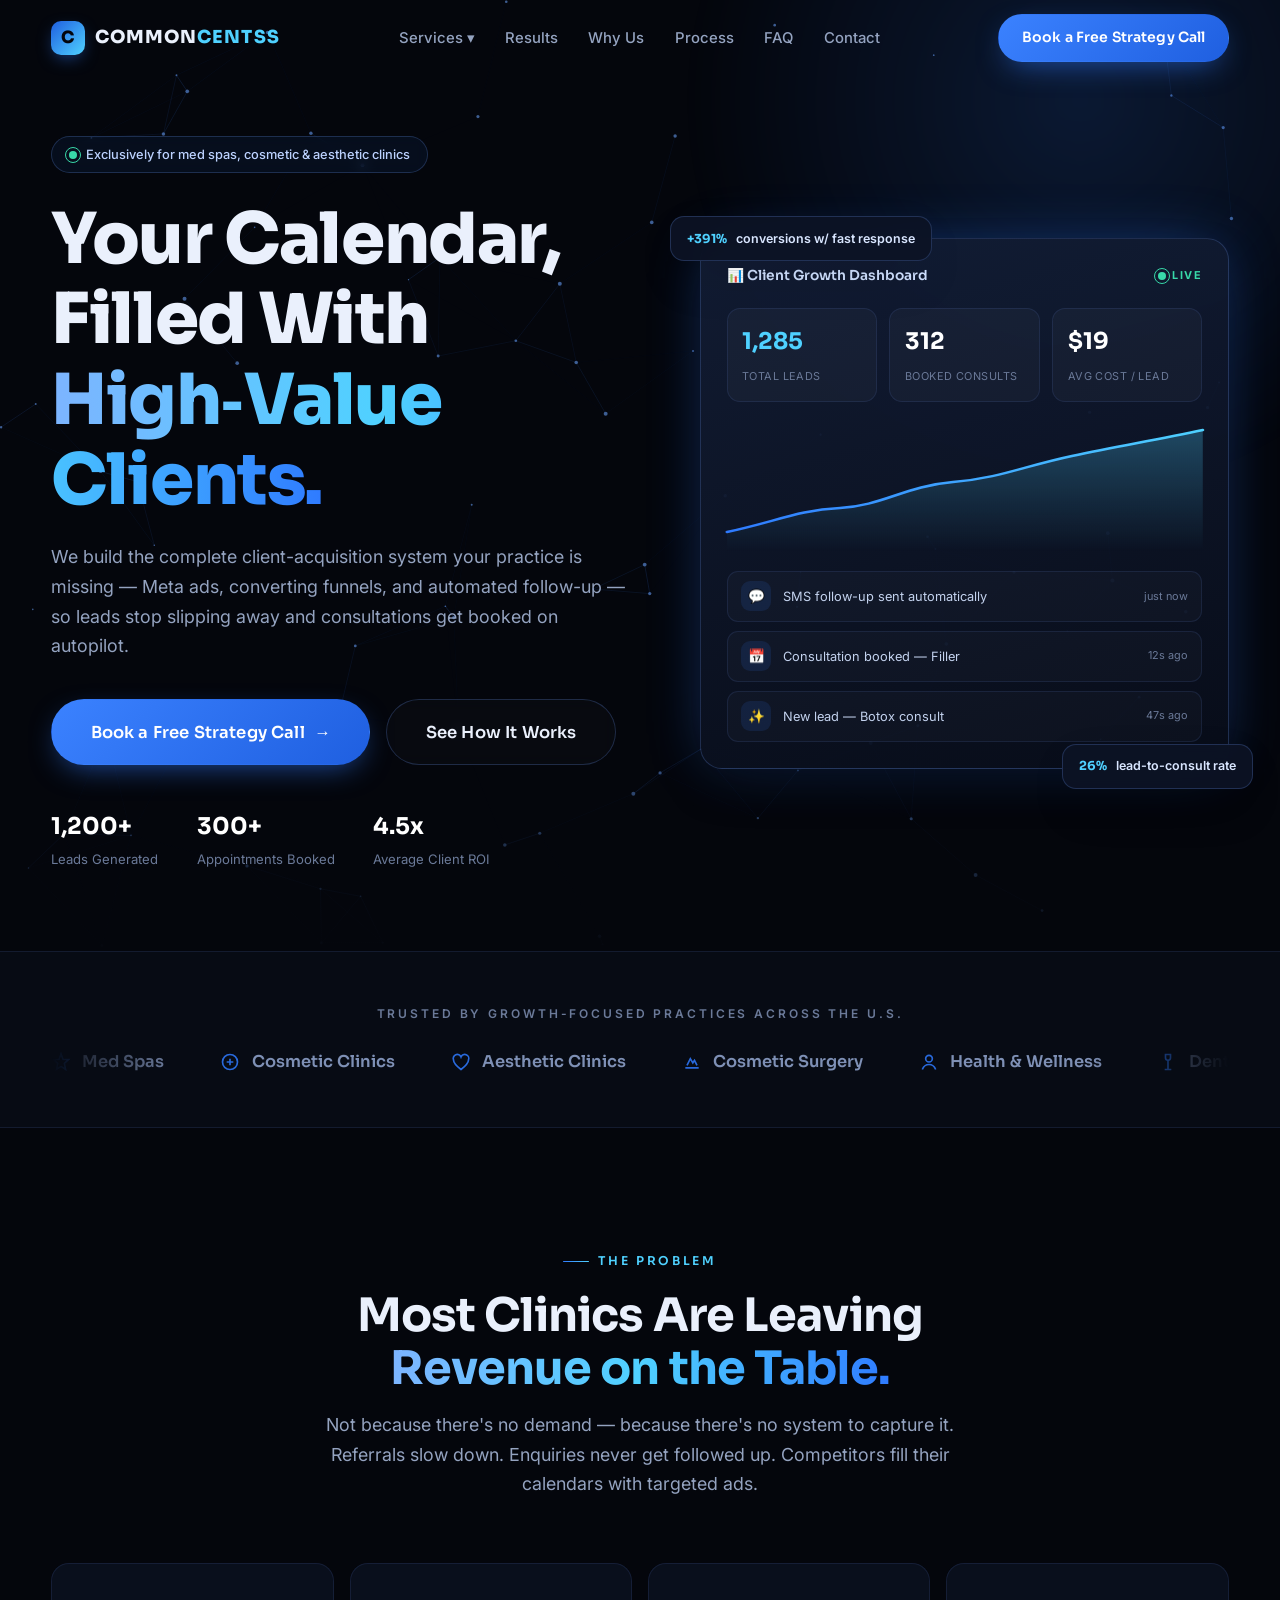
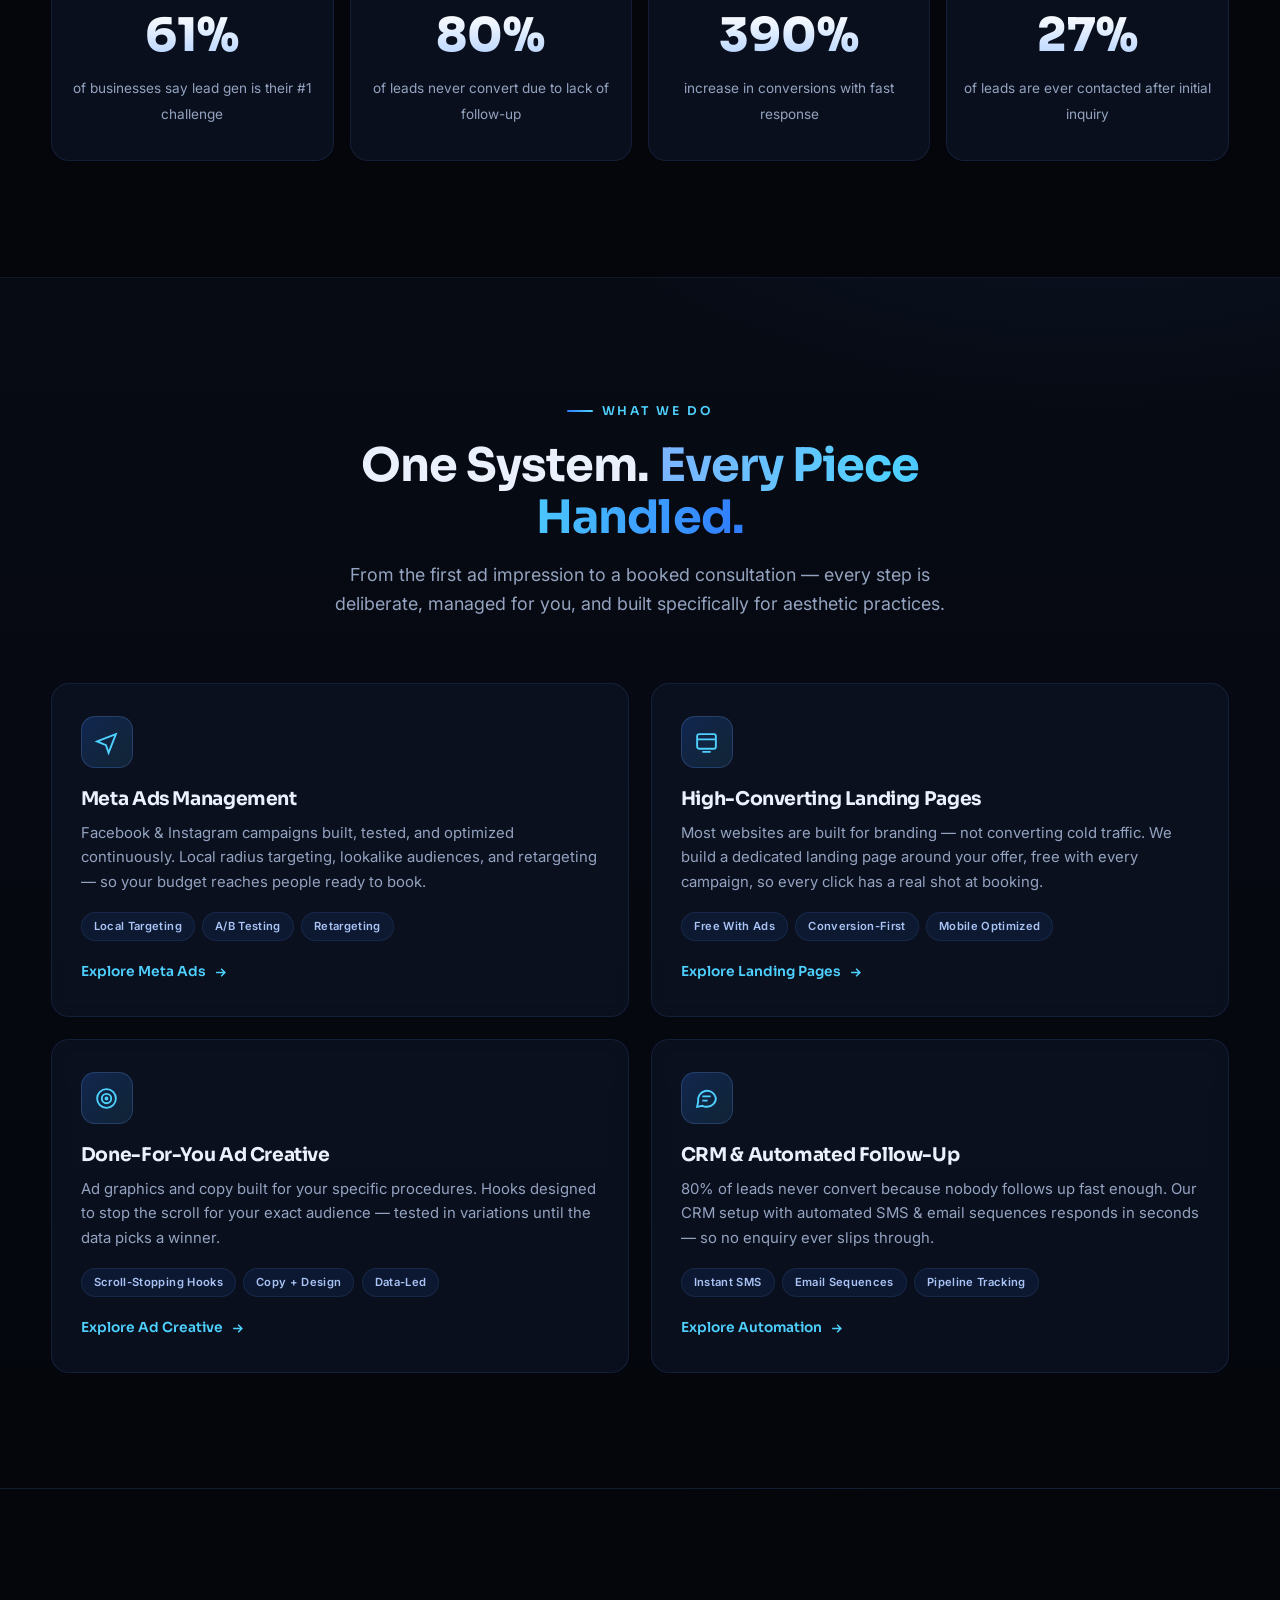
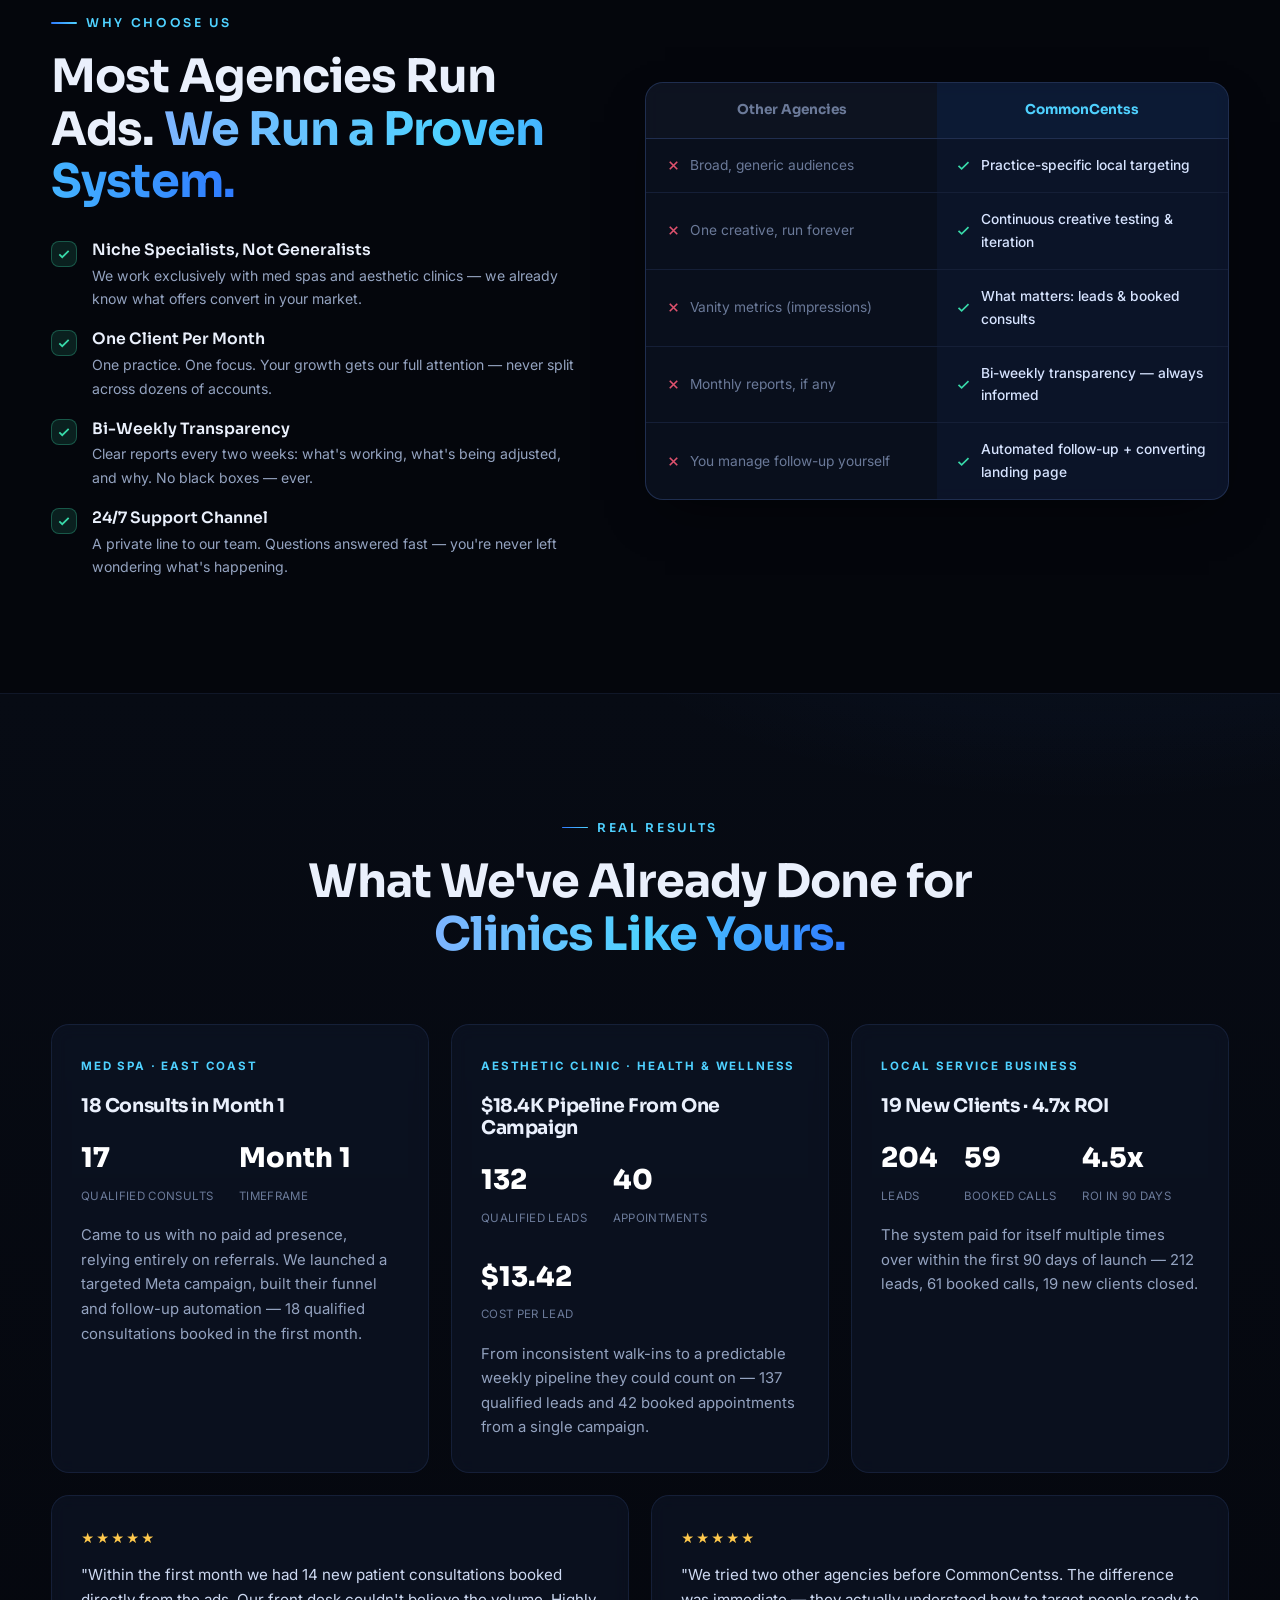
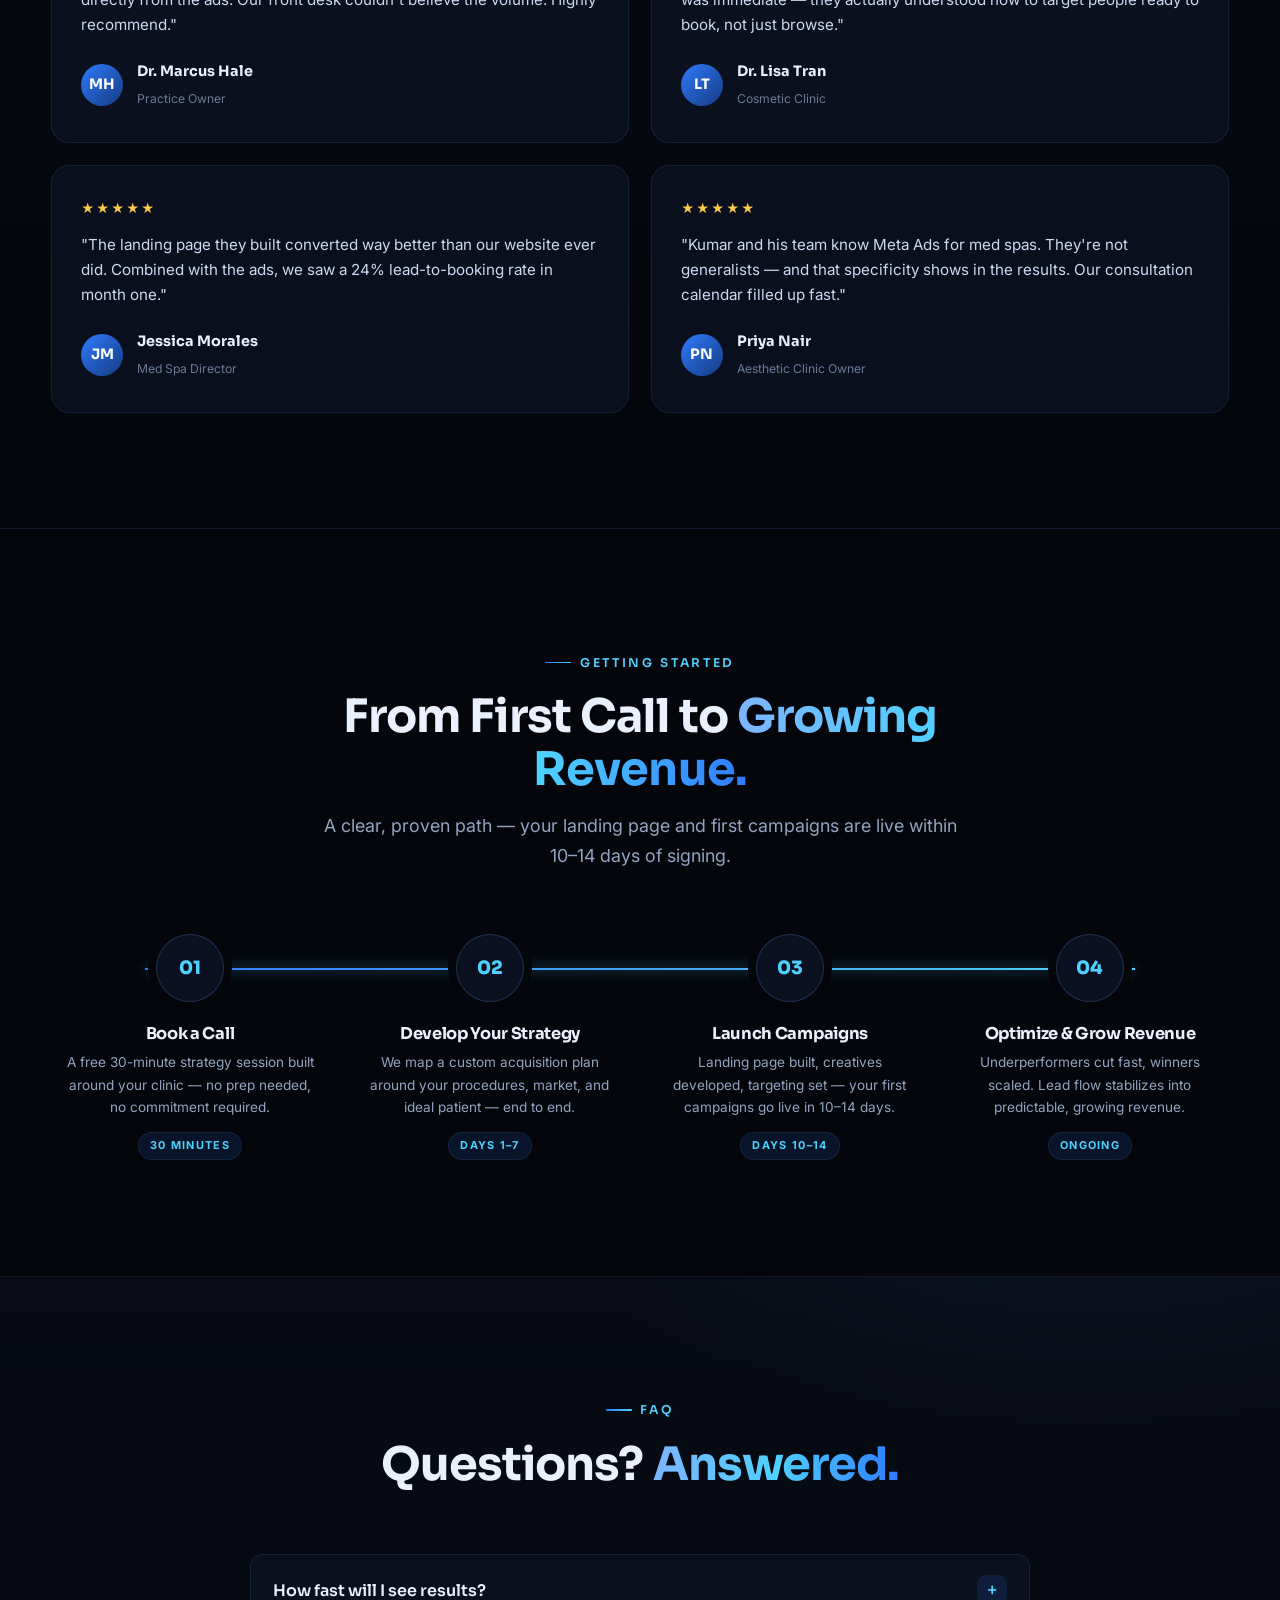
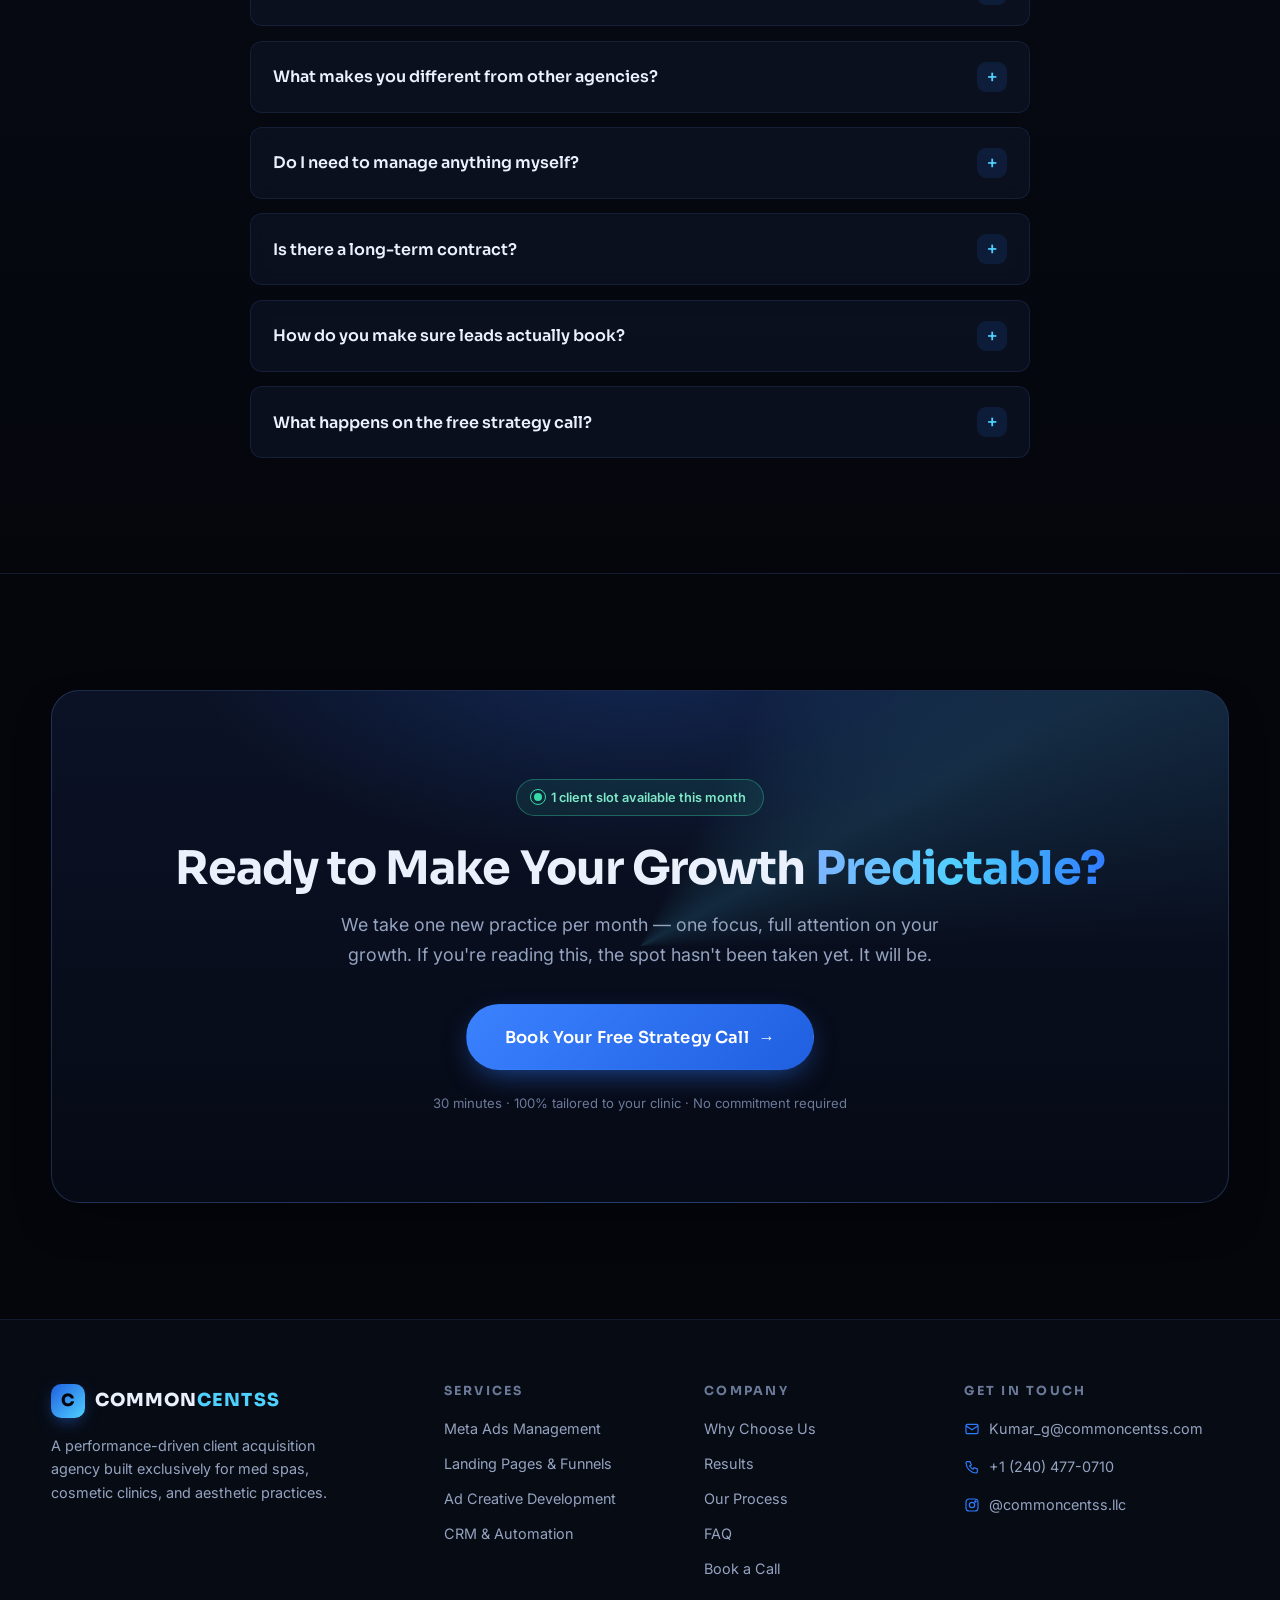
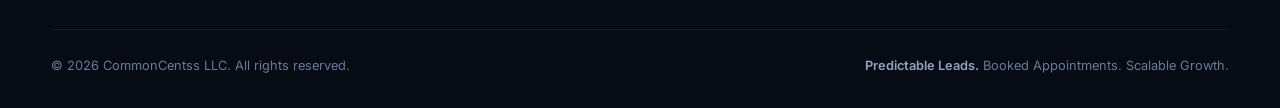
==== index.html @ 87baf68e "Build CommonCentss agency website — dark premium multi-page static site - Home page: interactive par" ====
<!DOCTYPE html>
<html lang="en">
<head>
  <meta charset="UTF-8" />
  <meta name="viewport" content="width=device-width, initial-scale=1.0" />
  <title>CommonCentss — Meta Ads &amp; Growth Systems for Med Spas, Cosmetic &amp; Aesthetic Clinics</title>
  <meta name="description" content="CommonCentss is a performance-driven client acquisition agency for med spas, cosmetic clinics, and aesthetic practices. Predictable leads. Booked appointments. Scalable growth." />
  <link rel="preconnect" href="https://fonts.googleapis.com" />
  <link rel="preconnect" href="https://fonts.gstatic.com" crossorigin />
  <link href="https://fonts.googleapis.com/css2?family=Inter:wght@400;500;600&family=Sora:wght@600;700;800&display=swap" rel="stylesheet" />
  <link rel="stylesheet" href="css/style.css" />
  <link rel="icon" href="data:image/svg+xml,<svg xmlns='http://www.w3.org/2000/svg' viewBox='0 0 100 100'><rect width='100' height='100' rx='24' fill='%231f5fe0'/><text x='50' y='68' font-size='55' font-family='Arial' font-weight='bold' fill='white' text-anchor='middle'>C</text></svg>" />
  <noscript><style>.reveal{opacity:1 !important;transform:none !important}</style></noscript>
</head>
<body>

  <div class="scroll-progress" aria-hidden="true"></div>

  <!-- ============ NAV ============ -->
  <header class="nav">
    <div class="container nav-inner">
      <a href="index.html" class="logo" aria-label="CommonCentss home">
        <span class="logo-mark">C</span>
        <span>COMMON<b>CENTSS</b></span>
      </a>
      <nav aria-label="Primary">
        <ul class="nav-links">
          <li class="dropdown">
            <a href="#services">Services ▾</a>
            <div class="dropdown-menu">
              <a href="services/meta-ads.html">Meta Ads Management<small>Facebook &amp; Instagram, fully managed</small></a>
              <a href="services/landing-pages.html">Landing Pages &amp; Funnels<small>Built to convert cold traffic</small></a>
              <a href="services/ad-creative.html">Ad Creative Development<small>Scroll-stopping visuals &amp; copy</small></a>
              <a href="services/crm-automation.html">CRM &amp; Follow-Up Automation<small>No lead left behind</small></a>
            </div>
          </li>
          <li><a href="#results">Results</a></li>
          <li><a href="#why-us">Why Us</a></li>
          <li><a href="#process">Process</a></li>
          <li><a href="#faq">FAQ</a></li>
          <li><a href="contact.html">Contact</a></li>
        </ul>
      </nav>
      <div class="nav-cta">
        <a href="contact.html" class="btn btn-primary">Book a Free Strategy Call</a>
      </div>
      <button class="nav-toggle" aria-label="Menu" aria-expanded="false">
        <span></span><span></span><span></span>
      </button>
    </div>
  </header>

  <main>

    <!-- ============ HERO ============ -->
    <section class="hero band-deep">
      <canvas id="hero-canvas" aria-hidden="true"></canvas>
      <div class="hero-glow" aria-hidden="true"></div>
      <div class="container hero-grid">
        <div>
          <div class="hero-badge reveal">
            <span class="pulse-dot"></span>
            Exclusively for med spas, cosmetic &amp; aesthetic clinics
          </div>
          <h1 class="display reveal" style="--rd:.08s">
            Your Calendar, Filled With <span class="grad-text">High&#8209;Value Clients.</span>
          </h1>
          <p class="lead reveal" style="--rd:.16s">
            We build the complete client-acquisition system your practice is missing — Meta ads,
            converting funnels, and automated follow-up — so leads stop slipping away and
            consultations get booked on autopilot.
          </p>
          <div class="hero-ctas reveal" style="--rd:.24s">
            <a href="contact.html" class="btn btn-primary btn-lg">Book a Free Strategy Call <span class="btn-arrow">→</span></a>
            <a href="#services" class="btn btn-ghost btn-lg">See How It Works</a>
          </div>
          <div class="hero-mini-stats reveal" style="--rd:.32s">
            <div><strong data-count="1200" data-suffix="+">0</strong><span>Leads Generated</span></div>
            <div><strong data-count="300" data-suffix="+">0</strong><span>Appointments Booked</span></div>
            <div><strong data-count="4.5" data-decimals="1" data-suffix="x">0</strong><span>Average Client ROI</span></div>
          </div>
        </div>

        <!-- Interactive live dashboard -->
        <div class="hero-visual reveal-right reveal" style="--rd:.2s">
          <div class="float-chip chip-tl"><b>+391%</b> conversions w/ fast response</div>
          <div class="float-chip chip-br"><b>26%</b> lead-to-consult rate</div>
          <div class="dash-card" data-tilt="7">
            <div class="dash-head">
              <span class="dash-title">📊 Client Growth Dashboard</span>
              <span class="dash-live"><span class="pulse-dot"></span>LIVE</span>
            </div>
            <div class="dash-metrics">
              <div class="dash-metric accent"><b id="dash-leads" data-base="1284">1,284</b><span>TOTAL LEADS</span></div>
              <div class="dash-metric"><b>312</b><span>BOOKED CONSULTS</span></div>
              <div class="dash-metric"><b>$19</b><span>AVG COST / LEAD</span></div>
            </div>
            <div class="dash-chart" aria-hidden="true">
              <svg viewBox="0 0 400 130" preserveAspectRatio="none">
                <defs>
                  <linearGradient id="chartGrad" x1="0" y1="0" x2="1" y2="0">
                    <stop offset="0%" stop-color="#2f7bff" />
                    <stop offset="100%" stop-color="#4fd1ff" />
                  </linearGradient>
                  <linearGradient id="chartFill" x1="0" y1="0" x2="0" y2="1">
                    <stop offset="0%" stop-color="rgba(79,209,255,0.28)" />
                    <stop offset="100%" stop-color="rgba(79,209,255,0)" />
                  </linearGradient>
                </defs>
                <path class="chart-fill" d="M0,110 C40,100 60,88 95,86 C130,84 150,64 190,60 C230,56 250,44 290,34 C330,24 360,18 400,8 L400,130 L0,130 Z" />
                <path class="chart-line" d="M0,110 C40,100 60,88 95,86 C130,84 150,64 190,60 C230,56 250,44 290,34 C330,24 360,18 400,8" />
              </svg>
            </div>
            <div class="dash-feed" id="lead-feed" aria-label="Live lead activity"></div>
          </div>
        </div>
      </div>
    </section>

    <!-- ============ TRUST STRIP ============ -->
    <section class="trust" aria-label="Who we serve">
      <div class="container">
        <p class="trust-label">Trusted by growth-focused practices across the U.S.</p>
        <div class="marquee">
          <div class="marquee-track">
            <!-- set duplicated for seamless loop -->
            <span class="marquee-item"><svg viewBox="0 0 24 24" fill="none" stroke="currentColor" stroke-width="2"><path d="M12 2l2.4 6.9L21 9l-5 4.6L17.5 21 12 17.3 6.5 21 8 13.6 3 9l6.6-.1z"/></svg>Med Spas</span>
            <span class="marquee-item"><svg viewBox="0 0 24 24" fill="none" stroke="currentColor" stroke-width="2"><circle cx="12" cy="12" r="9"/><path d="M8 12h8M12 8v8"/></svg>Cosmetic Clinics</span>
            <span class="marquee-item"><svg viewBox="0 0 24 24" fill="none" stroke="currentColor" stroke-width="2"><path d="M12 21C7 17 3 13.5 3 9.5A4.5 4.5 0 0 1 12 6a4.5 4.5 0 0 1 9 3.5c0 4-4 7.5-9 11.5z"/></svg>Aesthetic Clinics</span>
            <span class="marquee-item"><svg viewBox="0 0 24 24" fill="none" stroke="currentColor" stroke-width="2"><path d="M4 19h16M6 16l4-8 3 5 2-3 3 6"/></svg>Cosmetic Surgery</span>
            <span class="marquee-item"><svg viewBox="0 0 24 24" fill="none" stroke="currentColor" stroke-width="2"><circle cx="12" cy="8" r="4"/><path d="M4 21c1.5-4 5-6 8-6s6.5 2 8 6"/></svg>Health &amp; Wellness</span>
            <span class="marquee-item"><svg viewBox="0 0 24 24" fill="none" stroke="currentColor" stroke-width="2"><path d="M9 3h6v4a3 3 0 0 1-6 0zM12 10v11M8 21h8"/></svg>Dental &amp; Smile Studios</span>
            <span class="marquee-item"><svg viewBox="0 0 24 24" fill="none" stroke="currentColor" stroke-width="2"><path d="M12 2l2.4 6.9L21 9l-5 4.6L17.5 21 12 17.3 6.5 21 8 13.6 3 9l6.6-.1z"/></svg>Med Spas</span>
            <span class="marquee-item"><svg viewBox="0 0 24 24" fill="none" stroke="currentColor" stroke-width="2"><circle cx="12" cy="12" r="9"/><path d="M8 12h8M12 8v8"/></svg>Cosmetic Clinics</span>
            <span class="marquee-item"><svg viewBox="0 0 24 24" fill="none" stroke="currentColor" stroke-width="2"><path d="M12 21C7 17 3 13.5 3 9.5A4.5 4.5 0 0 1 12 6a4.5 4.5 0 0 1 9 3.5c0 4-4 7.5-9 11.5z"/></svg>Aesthetic Clinics</span>
            <span class="marquee-item"><svg viewBox="0 0 24 24" fill="none" stroke="currentColor" stroke-width="2"><path d="M4 19h16M6 16l4-8 3 5 2-3 3 6"/></svg>Cosmetic Surgery</span>
            <span class="marquee-item"><svg viewBox="0 0 24 24" fill="none" stroke="currentColor" stroke-width="2"><circle cx="12" cy="8" r="4"/><path d="M4 21c1.5-4 5-6 8-6s6.5 2 8 6"/></svg>Health &amp; Wellness</span>
            <span class="marquee-item"><svg viewBox="0 0 24 24" fill="none" stroke="currentColor" stroke-width="2"><path d="M9 3h6v4a3 3 0 0 1-6 0zM12 10v11M8 21h8"/></svg>Dental &amp; Smile Studios</span>
          </div>
        </div>
      </div>
    </section>

    <!-- ============ PROBLEM / INDUSTRY DATA ============ -->
    <section class="band-deep">
      <div class="container">
        <div class="section-head center reveal">
          <span class="eyebrow">The Problem</span>
          <h2 class="h2">Most Clinics Are Leaving <span class="grad-text">Revenue on the Table.</span></h2>
          <p class="lead">Not because there's no demand — because there's no system to capture it. Referrals slow down. Enquiries never get followed up. Competitors fill their calendars with targeted ads.</p>
        </div>
        <div class="stats-band">
          <div class="stat-cell reveal"><b data-count="61" data-suffix="%">0</b><span>of businesses say lead gen is their #1 challenge</span></div>
          <div class="stat-cell reveal" style="--rd:.08s"><b data-count="80" data-suffix="%">0</b><span>of leads never convert due to lack of follow-up</span></div>
          <div class="stat-cell reveal" style="--rd:.16s"><b data-count="391" data-suffix="%">0</b><span>increase in conversions with fast response</span></div>
          <div class="stat-cell reveal" style="--rd:.24s"><b data-count="27" data-suffix="%">0</b><span>of leads are ever contacted after initial inquiry</span></div>
        </div>
      </div>
    </section>

    <!-- ============ SERVICES ============ -->
    <section id="services" class="band-raise">
      <div class="container">
        <div class="section-head center reveal">
          <span class="eyebrow">What We Do</span>
          <h2 class="h2">One System. <span class="grad-text">Every Piece Handled.</span></h2>
          <p class="lead">From the first ad impression to a booked consultation — every step is deliberate, managed for you, and built specifically for aesthetic practices.</p>
        </div>
        <div class="grid-2">
          <a href="services/meta-ads.html" class="card card-3d reveal" data-tilt="5">
            <div class="card-ico"><svg viewBox="0 0 24 24" fill="none" stroke="currentColor" stroke-width="1.8"><path d="M3 11l18-7-7 18-2.5-7.5z"/></svg></div>
            <h3>Meta Ads Management</h3>
            <p>Facebook &amp; Instagram campaigns built, tested, and optimized continuously. Local radius targeting, lookalike audiences, and retargeting — so your budget reaches people ready to book.</p>
            <div class="service-tags"><span class="tag">Local Targeting</span><span class="tag">A/B Testing</span><span class="tag">Retargeting</span></div>
            <span class="card-link">Explore Meta Ads <svg viewBox="0 0 24 24" fill="none" stroke="currentColor" stroke-width="2.4"><path d="M5 12h14M13 6l6 6-6 6"/></svg></span>
          </a>
          <a href="services/landing-pages.html" class="card card-3d reveal" style="--rd:.08s" data-tilt="5">
            <div class="card-ico"><svg viewBox="0 0 24 24" fill="none" stroke="currentColor" stroke-width="1.8"><rect x="3" y="4" width="18" height="14" rx="2"/><path d="M3 9h18M8 21h8"/></svg></div>
            <h3>High-Converting Landing Pages</h3>
            <p>Most websites are built for branding — not converting cold traffic. We build a dedicated landing page around your offer, free with every campaign, so every click has a real shot at booking.</p>
            <div class="service-tags"><span class="tag">Free With Ads</span><span class="tag">Conversion-First</span><span class="tag">Mobile Optimized</span></div>
            <span class="card-link">Explore Landing Pages <svg viewBox="0 0 24 24" fill="none" stroke="currentColor" stroke-width="2.4"><path d="M5 12h14M13 6l6 6-6 6"/></svg></span>
          </a>
          <a href="services/ad-creative.html" class="card card-3d reveal" style="--rd:.12s" data-tilt="5">
            <div class="card-ico"><svg viewBox="0 0 24 24" fill="none" stroke="currentColor" stroke-width="1.8"><circle cx="12" cy="12" r="9"/><circle cx="12" cy="12" r="4.5"/><circle cx="12" cy="12" r="1"/></svg></div>
            <h3>Done-For-You Ad Creative</h3>
            <p>Ad graphics and copy built for your specific procedures. Hooks designed to stop the scroll for your exact audience — tested in variations until the data picks a winner.</p>
            <div class="service-tags"><span class="tag">Scroll-Stopping Hooks</span><span class="tag">Copy + Design</span><span class="tag">Data-Led</span></div>
            <span class="card-link">Explore Ad Creative <svg viewBox="0 0 24 24" fill="none" stroke="currentColor" stroke-width="2.4"><path d="M5 12h14M13 6l6 6-6 6"/></svg></span>
          </a>
          <a href="services/crm-automation.html" class="card card-3d reveal" style="--rd:.16s" data-tilt="5">
            <div class="card-ico"><svg viewBox="0 0 24 24" fill="none" stroke="currentColor" stroke-width="1.8"><path d="M21 11.5a8.4 8.4 0 0 1-9 8.4 8.6 8.6 0 0 1-3.9-.9L3 20l1-4.9A8.4 8.4 0 1 1 21 11.5z"/><path d="M8 10h8M8 14h5"/></svg></div>
            <h3>CRM &amp; Automated Follow-Up</h3>
            <p>80% of leads never convert because nobody follows up fast enough. Our CRM setup with automated SMS &amp; email sequences responds in seconds — so no enquiry ever slips through.</p>
            <div class="service-tags"><span class="tag">Instant SMS</span><span class="tag">Email Sequences</span><span class="tag">Pipeline Tracking</span></div>
            <span class="card-link">Explore Automation <svg viewBox="0 0 24 24" fill="none" stroke="currentColor" stroke-width="2.4"><path d="M5 12h14M13 6l6 6-6 6"/></svg></span>
          </a>
        </div>
      </div>
    </section>

    <!-- ============ WHY CHOOSE US ============ -->
    <section id="why-us" class="band-deep">
      <div class="container why-grid">
        <div class="reveal reveal-left">
          <span class="eyebrow">Why Choose Us</span>
          <h2 class="h2">Most Agencies Run Ads. <span class="grad-text">We Run a Proven System.</span></h2>
          <ul class="check-list">
            <li>
              <span class="check"><svg viewBox="0 0 24 24" fill="none" stroke="currentColor" stroke-width="3"><path d="M4 12.5l5 5L20 6.5"/></svg></span>
              <div><b>Niche Specialists, Not Generalists</b><p>We work exclusively with med spas and aesthetic clinics — we already know what offers convert in your market.</p></div>
            </li>
            <li>
              <span class="check"><svg viewBox="0 0 24 24" fill="none" stroke="currentColor" stroke-width="3"><path d="M4 12.5l5 5L20 6.5"/></svg></span>
              <div><b>One Client Per Month</b><p>One practice. One focus. Your growth gets our full attention — never split across dozens of accounts.</p></div>
            </li>
            <li>
              <span class="check"><svg viewBox="0 0 24 24" fill="none" stroke="currentColor" stroke-width="3"><path d="M4 12.5l5 5L20 6.5"/></svg></span>
              <div><b>Bi-Weekly Transparency</b><p>Clear reports every two weeks: what's working, what's being adjusted, and why. No black boxes — ever.</p></div>
            </li>
            <li>
              <span class="check"><svg viewBox="0 0 24 24" fill="none" stroke="currentColor" stroke-width="3"><path d="M4 12.5l5 5L20 6.5"/></svg></span>
              <div><b>24/7 Support Channel</b><p>A private line to our team. Questions answered fast — you're never left wondering what's happening.</p></div>
            </li>
          </ul>
        </div>
        <div class="reveal reveal-right">
          <div class="versus">
            <div class="versus-head">
              <div class="vh-them">Other Agencies</div>
              <div class="vh-us">CommonCentss</div>
            </div>
            <div class="versus-row">
              <div class="v-them"><svg viewBox="0 0 24 24" fill="none" stroke="currentColor" stroke-width="2.6"><path d="M6 6l12 12M18 6L6 18"/></svg>Broad, generic audiences</div>
              <div class="v-us"><svg viewBox="0 0 24 24" fill="none" stroke="currentColor" stroke-width="2.6"><path d="M4 12.5l5 5L20 6.5"/></svg>Practice-specific local targeting</div>
            </div>
            <div class="versus-row">
              <div class="v-them"><svg viewBox="0 0 24 24" fill="none" stroke="currentColor" stroke-width="2.6"><path d="M6 6l12 12M18 6L6 18"/></svg>One creative, run forever</div>
              <div class="v-us"><svg viewBox="0 0 24 24" fill="none" stroke="currentColor" stroke-width="2.6"><path d="M4 12.5l5 5L20 6.5"/></svg>Continuous creative testing &amp; iteration</div>
            </div>
            <div class="versus-row">
              <div class="v-them"><svg viewBox="0 0 24 24" fill="none" stroke="currentColor" stroke-width="2.6"><path d="M6 6l12 12M18 6L6 18"/></svg>Vanity metrics (impressions)</div>
              <div class="v-us"><svg viewBox="0 0 24 24" fill="none" stroke="currentColor" stroke-width="2.6"><path d="M4 12.5l5 5L20 6.5"/></svg>What matters: leads &amp; booked consults</div>
            </div>
            <div class="versus-row">
              <div class="v-them"><svg viewBox="0 0 24 24" fill="none" stroke="currentColor" stroke-width="2.6"><path d="M6 6l12 12M18 6L6 18"/></svg>Monthly reports, if any</div>
              <div class="v-us"><svg viewBox="0 0 24 24" fill="none" stroke="currentColor" stroke-width="2.6"><path d="M4 12.5l5 5L20 6.5"/></svg>Bi-weekly transparency — always informed</div>
            </div>
            <div class="versus-row">
              <div class="v-them"><svg viewBox="0 0 24 24" fill="none" stroke="currentColor" stroke-width="2.6"><path d="M6 6l12 12M18 6L6 18"/></svg>You manage follow-up yourself</div>
              <div class="v-us"><svg viewBox="0 0 24 24" fill="none" stroke="currentColor" stroke-width="2.6"><path d="M4 12.5l5 5L20 6.5"/></svg>Automated follow-up + converting landing page</div>
            </div>
          </div>
        </div>
      </div>
    </section>

    <!-- ============ RESULTS ============ -->
    <section id="results" class="band-raise">
      <div class="container">
        <div class="section-head center reveal">
          <span class="eyebrow">Real Results</span>
          <h2 class="h2">What We've Already Done for <span class="grad-text">Clinics Like Yours.</span></h2>
        </div>
        <div class="grid-3">
          <div class="card result-card reveal">
            <div class="result-top"><span class="result-kind">Med Spa · East Coast</span></div>
            <h3>18 Consults in Month 1</h3>
            <div class="result-nums">
              <div><b data-count="18">0</b><span>QUALIFIED CONSULTS</span></div>
              <div><b>Month 1</b><span>TIMEFRAME</span></div>
            </div>
            <p>Came to us with no paid ad presence, relying entirely on referrals. We launched a targeted Meta campaign, built their funnel and follow-up automation — 18 qualified consultations booked in the first month.</p>
          </div>
          <div class="card result-card reveal" style="--rd:.08s">
            <div class="result-top"><span class="result-kind">Aesthetic Clinic · Health &amp; Wellness</span></div>
            <h3>$18.4K Pipeline From One Campaign</h3>
            <div class="result-nums">
              <div><b data-count="137">0</b><span>QUALIFIED LEADS</span></div>
              <div><b data-count="42">0</b><span>APPOINTMENTS</span></div>
              <div><b>$13.42</b><span>COST PER LEAD</span></div>
            </div>
            <p>From inconsistent walk-ins to a predictable weekly pipeline they could count on — 137 qualified leads and 42 booked appointments from a single campaign.</p>
          </div>
          <div class="card result-card reveal" style="--rd:.16s">
            <div class="result-top"><span class="result-kind">Local Service Business</span></div>
            <h3>19 New Clients · 4.7x ROI</h3>
            <div class="result-nums">
              <div><b data-count="212">0</b><span>LEADS</span></div>
              <div><b data-count="61">0</b><span>BOOKED CALLS</span></div>
              <div><b data-count="4.7" data-decimals="1" data-suffix="x">0</b><span>ROI IN 90 DAYS</span></div>
            </div>
            <p>The system paid for itself multiple times over within the first 90 days of launch — 212 leads, 61 booked calls, 19 new clients closed.</p>
          </div>
        </div>

        <div class="grid-2" style="margin-top:1.4rem">
          <div class="card quote-card reveal">
            <div class="stars">★★★★★</div>
            <blockquote>"Within the first month we had 14 new patient consultations booked directly from the ads. Our front desk couldn't believe the volume. Highly recommend."</blockquote>
            <div class="quote-who"><span class="avatar">MH</span><div><b>Dr. Marcus Hale</b><span>Practice Owner</span></div></div>
          </div>
          <div class="card quote-card reveal" style="--rd:.08s">
            <div class="stars">★★★★★</div>
            <blockquote>"We tried two other agencies before CommonCentss. The difference was immediate — they actually understood how to target people ready to book, not just browse."</blockquote>
            <div class="quote-who"><span class="avatar">LT</span><div><b>Dr. Lisa Tran</b><span>Cosmetic Clinic</span></div></div>
          </div>
          <div class="card quote-card reveal" style="--rd:.12s">
            <div class="stars">★★★★★</div>
            <blockquote>"The landing page they built converted way better than our website ever did. Combined with the ads, we saw a 24% lead-to-booking rate in month one."</blockquote>
            <div class="quote-who"><span class="avatar">JM</span><div><b>Jessica Morales</b><span>Med Spa Director</span></div></div>
          </div>
          <div class="card quote-card reveal" style="--rd:.16s">
            <div class="stars">★★★★★</div>
            <blockquote>"Kumar and his team know Meta Ads for med spas. They're not generalists — and that specificity shows in the results. Our consultation calendar filled up fast."</blockquote>
            <div class="quote-who"><span class="avatar">PN</span><div><b>Priya Nair</b><span>Aesthetic Clinic Owner</span></div></div>
          </div>
        </div>
      </div>
    </section>

    <!-- ============ PROCESS ============ -->
    <section id="process" class="band-deep process">
      <div class="container">
        <div class="section-head center reveal">
          <span class="eyebrow">Getting Started</span>
          <h2 class="h2">From First Call to <span class="grad-text">Growing Revenue.</span></h2>
          <p class="lead">A clear, proven path — your landing page and first campaigns are live within 10–14 days of signing.</p>
        </div>
        <div class="process-track">
          <div class="process-line" aria-hidden="true"><span class="process-line-fill"></span></div>
          <div class="step reveal">
            <div class="step-dot">01</div>
            <h3>Book a Call</h3>
            <p>A free 30-minute strategy session built around your clinic — no prep needed, no commitment required.</p>
            <span class="step-eta">30 minutes</span>
          </div>
          <div class="step reveal" style="--rd:.1s">
            <div class="step-dot">02</div>
            <h3>Develop Your Strategy</h3>
            <p>We map a custom acquisition plan around your procedures, market, and ideal patient — end to end.</p>
            <span class="step-eta">Days 1–7</span>
          </div>
          <div class="step reveal" style="--rd:.2s">
            <div class="step-dot">03</div>
            <h3>Launch Campaigns</h3>
            <p>Landing page built, creatives developed, targeting set — your first campaigns go live in 10–14 days.</p>
            <span class="step-eta">Days 10–14</span>
          </div>
          <div class="step reveal" style="--rd:.3s">
            <div class="step-dot">04</div>
            <h3>Optimize &amp; Grow Revenue</h3>
            <p>Underperformers cut fast, winners scaled. Lead flow stabilizes into predictable, growing revenue.</p>
            <span class="step-eta">Ongoing</span>
          </div>
        </div>
      </div>
    </section>

    <!-- ============ FAQ ============ -->
    <section id="faq" class="band-raise">
      <div class="container">
        <div class="section-head center reveal">
          <span class="eyebrow">FAQ</span>
          <h2 class="h2">Questions? <span class="grad-text">Answered.</span></h2>
        </div>
        <div class="faq-list reveal">
          <div class="faq-item">
            <button class="faq-q" aria-expanded="false">How fast will I see results?<span class="faq-x">+</span></button>
            <div class="faq-a"><p>Your landing page and first campaigns are live within 10–14 days of signing. Most clients see their first qualified leads within days of launch — our east coast med spa client booked 18 consultations in their very first month.</p></div>
          </div>
          <div class="faq-item">
            <button class="faq-q" aria-expanded="false">What makes you different from other agencies?<span class="faq-x">+</span></button>
            <div class="faq-a"><p>We only work with med spas, cosmetic clinics, and aesthetic practices — and we only take one new client per month. That means practice-specific targeting, continuous creative testing, a free converting landing page, and bi-weekly transparent reporting, instead of generic audiences and vanity metrics.</p></div>
          </div>
          <div class="faq-item">
            <button class="faq-q" aria-expanded="false">Do I need to manage anything myself?<span class="faq-x">+</span></button>
            <div class="faq-a"><p>No. Everything is managed for you — campaign strategy, ad creative, targeting, landing page, and automated lead follow-up. You focus on delivering great treatments; we keep the calendar full.</p></div>
          </div>
          <div class="faq-item">
            <button class="faq-q" aria-expanded="false">Is there a long-term contract?<span class="faq-x">+</span></button>
            <div class="faq-a"><p>We ask for a 60-day minimum — enough time to gather data, optimize, and scale winners. After that, it's month-to-month. We keep clients with results, not contracts.</p></div>
          </div>
          <div class="faq-item">
            <button class="faq-q" aria-expanded="false">How do you make sure leads actually book?<span class="faq-x">+</span></button>
            <div class="faq-a"><p>Speed and system. 391% more leads convert when contacted quickly, so we pair every campaign with automated SMS and email follow-up plus a dedicated landing page built to convert — no enquiry is left waiting.</p></div>
          </div>
          <div class="faq-item">
            <button class="faq-q" aria-expanded="false">What happens on the free strategy call?<span class="faq-x">+</span></button>
            <div class="faq-a"><p>In 30 minutes we learn about your practice, identify exactly where leads are slipping through, and map a custom growth plan for your market. You walk away with clarity whether we work together or not — no commitment required.</p></div>
          </div>
        </div>
      </div>
    </section>

    <!-- ============ FINAL CTA ============ -->
    <section class="cta-final band-deep">
      <div class="container">
        <div class="cta-panel reveal">
          <span class="slot-badge"><span class="pulse-dot"></span>1 client slot available this month</span>
          <h2 class="h2">Ready to Make Your Growth <span class="grad-text">Predictable?</span></h2>
          <p class="lead">We take one new practice per month — one focus, full attention on your growth. If you're reading this, the spot hasn't been taken yet. It will be.</p>
          <a href="contact.html" class="btn btn-primary btn-lg">Book Your Free Strategy Call <span class="btn-arrow">→</span></a>
          <p class="cta-sub">30 minutes · 100% tailored to your clinic · No commitment required</p>
        </div>
      </div>
    </section>

  </main>

  <!-- ============ FOOTER ============ -->
  <footer>
    <div class="container">
      <div class="footer-grid">
        <div class="footer-brand">
          <a href="index.html" class="logo"><span class="logo-mark">C</span><span>COMMON<b>CENTSS</b></span></a>
          <p>A performance-driven client acquisition agency built exclusively for med spas, cosmetic clinics, and aesthetic practices.</p>
        </div>
        <div class="footer-col">
          <h4>Services</h4>
          <ul>
            <li><a href="services/meta-ads.html">Meta Ads Management</a></li>
            <li><a href="services/landing-pages.html">Landing Pages &amp; Funnels</a></li>
            <li><a href="services/ad-creative.html">Ad Creative Development</a></li>
            <li><a href="services/crm-automation.html">CRM &amp; Automation</a></li>
          </ul>
        </div>
        <div class="footer-col">
          <h4>Company</h4>
          <ul>
            <li><a href="index.html#why-us">Why Choose Us</a></li>
            <li><a href="index.html#results">Results</a></li>
            <li><a href="index.html#process">Our Process</a></li>
            <li><a href="index.html#faq">FAQ</a></li>
            <li><a href="contact.html">Book a Call</a></li>
          </ul>
        </div>
        <div class="footer-col">
          <h4>Get in Touch</h4>
          <ul>
            <li><a href="mailto:Kumar_g@commoncentss.com"><svg viewBox="0 0 24 24" fill="none" stroke="currentColor" stroke-width="1.8"><rect x="3" y="5" width="18" height="14" rx="2"/><path d="M3 7l9 6 9-6"/></svg>Kumar_g@commoncentss.com</a></li>
            <li><a href="tel:+12404770710"><svg viewBox="0 0 24 24" fill="none" stroke="currentColor" stroke-width="1.8"><path d="M5 4h4l2 5-2.5 1.5a11 11 0 0 0 5 5L15 13l5 2v4a2 2 0 0 1-2 2A16 16 0 0 1 3 6a2 2 0 0 1 2-2z"/></svg>+1 (240) 477-0710</a></li>
            <li><a href="https://www.instagram.com/commoncentss.llc" target="_blank" rel="noopener"><svg viewBox="0 0 24 24" fill="none" stroke="currentColor" stroke-width="1.8"><rect x="3" y="3" width="18" height="18" rx="5"/><circle cx="12" cy="12" r="4"/><circle cx="17.2" cy="6.8" r="0.9" fill="currentColor"/></svg>@commoncentss.llc</a></li>
          </ul>
        </div>
      </div>
      <div class="footer-bottom">
        <span>© <span id="year">2026</span> CommonCentss LLC. All rights reserved.</span>
        <span class="footer-tagline"><b>Predictable Leads.</b> Booked Appointments. Scalable Growth.</span>
      </div>
    </div>
  </footer>

  <button class="to-top" aria-label="Back to top"><svg viewBox="0 0 24 24" fill="none" stroke="currentColor" stroke-width="2.4"><path d="M12 19V5M5 12l7-7 7 7"/></svg></button>

  <script src="js/main.js"></script>
</body>
</html>
---- css/style.css ----
/* ============================================================
   COMMONCENTSS — Global Stylesheet
   Dark navy / black premium theme · electric blue accents
   ============================================================ */

:root {
  --bg-0: #04060c;
  --bg-1: #070b14;
  --bg-2: #0a101f;
  --bg-3: #0e1628;
  --panel: rgba(14, 22, 40, 0.6);
  --line: rgba(90, 130, 210, 0.14);
  --line-strong: rgba(90, 130, 210, 0.28);
  --blue: #2f7bff;
  --cyan: #4fd1ff;
  --blue-soft: rgba(47, 123, 255, 0.12);
  --text: #eaf0fc;
  --muted: #94a3c0;
  --muted-2: #6b7a99;
  --success: #38d9a9;
  --radius: 18px;
  --radius-sm: 12px;
  --font-head: "Sora", sans-serif;
  --font-body: "Inter", sans-serif;
  --shadow-card: 0 20px 50px -20px rgba(0, 0, 0, 0.65);
  --shadow-glow: 0 0 60px -12px rgba(47, 123, 255, 0.45);
  --ease-out: cubic-bezier(0.22, 1, 0.36, 1);
}

* { margin: 0; padding: 0; box-sizing: border-box; }

html { scroll-behavior: smooth; }

body {
  font-family: var(--font-body);
  background: var(--bg-0);
  color: var(--text);
  line-height: 1.65;
  -webkit-font-smoothing: antialiased;
  overflow-x: hidden;
}

img { max-width: 100%; display: block; }
a { color: inherit; text-decoration: none; }
ul { list-style: none; }
button { font-family: inherit; cursor: pointer; }

::selection { background: rgba(47, 123, 255, 0.35); color: #fff; }

/* ---------- Typography ---------- */
h1, h2, h3, h4 {
  font-family: var(--font-head);
  font-weight: 700;
  line-height: 1.14;
  letter-spacing: -0.02em;
}

.display {
  font-size: clamp(2.5rem, 5.6vw, 4.4rem);
  font-weight: 800;
}

.h2 { font-size: clamp(1.9rem, 3.6vw, 3rem); }
.h3 { font-size: clamp(1.2rem, 2vw, 1.5rem); }

.lead {
  font-size: clamp(1.02rem, 1.4vw, 1.2rem);
  color: var(--muted);
  max-width: 640px;
}

.grad-text {
  background: linear-gradient(92deg, #7db4ff 0%, var(--cyan) 50%, var(--blue) 100%);
  -webkit-background-clip: text;
  background-clip: text;
  -webkit-text-fill-color: transparent;
  color: transparent;
}

.eyebrow {
  display: inline-flex;
  align-items: center;
  gap: 0.55rem;
  font-family: var(--font-head);
  font-size: 0.76rem;
  font-weight: 600;
  letter-spacing: 0.22em;
  text-transform: uppercase;
  color: var(--cyan);
  margin-bottom: 1.1rem;
}

.eyebrow::before {
  content: "";
  width: 26px;
  height: 1.5px;
  background: linear-gradient(90deg, var(--blue), var(--cyan));
  border-radius: 2px;
}

/* ---------- Layout ---------- */
.container {
  width: min(1180px, 92vw);
  margin-inline: auto;
}

section { position: relative; padding: clamp(4.5rem, 9vw, 8rem) 0; }

.section-head { max-width: 720px; margin-bottom: clamp(2.5rem, 5vw, 4rem); }
.section-head.center { margin-inline: auto; text-align: center; }
.section-head.center .lead { margin-inline: auto; }
.section-head .lead { margin-top: 1rem; }

/* Alternating rhythm bands */
.band-deep { background: var(--bg-0); }
.band-raise {
  background:
    radial-gradient(900px 420px at 85% -10%, rgba(47, 123, 255, 0.07), transparent 60%),
    linear-gradient(180deg, var(--bg-1), var(--bg-0));
  border-top: 1px solid var(--line);
  border-bottom: 1px solid var(--line);
}

/* ---------- Buttons ---------- */
.btn {
  position: relative;
  display: inline-flex;
  align-items: center;
  justify-content: center;
  gap: 0.6rem;
  padding: 0.95rem 1.9rem;
  border-radius: 999px;
  font-family: var(--font-head);
  font-size: 0.95rem;
  font-weight: 600;
  letter-spacing: 0.01em;
  border: 1px solid transparent;
  transition: transform 0.35s var(--ease-out), box-shadow 0.35s var(--ease-out),
    background 0.3s ease, border-color 0.3s ease, color 0.3s ease;
  white-space: nowrap;
}

.btn-primary {
  background: linear-gradient(135deg, #3b82ff 0%, #1f5fe0 100%);
  color: #fff;
  box-shadow: 0 10px 30px -10px rgba(47, 123, 255, 0.65);
}

.btn-primary:hover {
  transform: translateY(-3px);
  box-shadow: 0 18px 44px -12px rgba(47, 123, 255, 0.8);
}

.btn-primary .btn-arrow { transition: transform 0.3s var(--ease-out); }
.btn-primary:hover .btn-arrow { transform: translateX(4px); }

.btn-ghost {
  border-color: var(--line-strong);
  color: var(--text);
  background: rgba(255, 255, 255, 0.02);
  backdrop-filter: blur(6px);
}

.btn-ghost:hover {
  border-color: rgba(79, 209, 255, 0.55);
  color: var(--cyan);
  transform: translateY(-3px);
}

.btn-lg { padding: 1.15rem 2.4rem; font-size: 1.03rem; }

/* ---------- Navbar ---------- */
.nav {
  position: fixed;
  inset: 0 0 auto 0;
  z-index: 100;
  transition: background 0.4s ease, border-color 0.4s ease, box-shadow 0.4s ease;
  border-bottom: 1px solid transparent;
}

.nav.scrolled {
  background: rgba(5, 8, 15, 0.78);
  backdrop-filter: blur(18px);
  -webkit-backdrop-filter: blur(18px);
  border-bottom-color: var(--line);
  box-shadow: 0 12px 40px -20px rgba(0, 0, 0, 0.8);
}

.nav-inner {
  display: flex;
  align-items: center;
  justify-content: space-between;
  gap: 2rem;
  height: 76px;
}

.logo {
  font-family: var(--font-head);
  font-weight: 800;
  font-size: 1.12rem;
  letter-spacing: 0.06em;
  display: inline-flex;
  align-items: center;
  gap: 0.6rem;
}

.logo-mark {
  width: 34px;
  height: 34px;
  border-radius: 10px;
  display: grid;
  place-items: center;
  background: linear-gradient(135deg, #1f5fe0, #4fd1ff);
  color: #04060c;
  font-size: 1.05rem;
  font-weight: 800;
  box-shadow: 0 6px 18px -6px rgba(47, 123, 255, 0.7);
}

.logo span b { color: var(--cyan); font-weight: 800; }

.nav-links {
  display: flex;
  align-items: center;
  gap: 1.9rem;
  font-size: 0.93rem;
  font-weight: 500;
  color: var(--muted);
}

.nav-links > li { position: relative; }

.nav-links a { transition: color 0.25s ease; padding: 0.4rem 0; display: inline-block; }
.nav-links a:hover, .nav-links a.active { color: #fff; }

/* Dropdown */
.dropdown-menu {
  position: absolute;
  top: calc(100% + 10px);
  left: 50%;
  transform: translateX(-50%) translateY(8px);
  min-width: 250px;
  background: rgba(10, 16, 31, 0.96);
  backdrop-filter: blur(20px);
  border: 1px solid var(--line-strong);
  border-radius: 14px;
  padding: 0.5rem;
  opacity: 0;
  visibility: hidden;
  transition: opacity 0.25s ease, transform 0.25s var(--ease-out), visibility 0.25s;
  box-shadow: var(--shadow-card);
}

.dropdown:hover .dropdown-menu,
.dropdown:focus-within .dropdown-menu {
  opacity: 1;
  visibility: visible;
  transform: translateX(-50%) translateY(0);
}

.dropdown-menu a {
  display: block;
  padding: 0.65rem 0.9rem !important;
  border-radius: 9px;
  font-size: 0.9rem;
}

.dropdown-menu a:hover { background: var(--blue-soft); color: var(--cyan); }
.dropdown-menu a small { display: block; color: var(--muted-2); font-size: 0.76rem; font-weight: 400; }

.nav-cta { flex-shrink: 0; }
.nav-cta .btn { padding: 0.7rem 1.4rem; font-size: 0.88rem; }

/* Mobile nav */
.nav-toggle {
  display: none;
  background: none;
  border: 0;
  width: 42px;
  height: 42px;
  position: relative;
  z-index: 110;
}

.nav-toggle span {
  display: block;
  width: 22px;
  height: 2px;
  background: #fff;
  margin: 5px auto;
  border-radius: 2px;
  transition: transform 0.3s var(--ease-out), opacity 0.3s;
}

.nav-toggle.open span:nth-child(1) { transform: translateY(7px) rotate(45deg); }
.nav-toggle.open span:nth-child(2) { opacity: 0; }
.nav-toggle.open span:nth-child(3) { transform: translateY(-7px) rotate(-45deg); }

/* ---------- Hero ---------- */
.hero {
  min-height: 100svh;
  display: flex;
  align-items: center;
  padding: 8.5rem 0 5rem;
  overflow: hidden;
}

#hero-canvas {
  position: absolute;
  inset: 0;
  width: 100%;
  height: 100%;
  pointer-events: none;
}

.hero::after {
  content: "";
  position: absolute;
  inset: auto 0 0 0;
  height: 220px;
  background: linear-gradient(180deg, transparent, var(--bg-0));
  pointer-events: none;
}

.hero-glow {
  position: absolute;
  width: 900px;
  height: 900px;
  top: -350px;
  right: -250px;
  background: radial-gradient(circle, rgba(47, 123, 255, 0.16), transparent 62%);
  filter: blur(10px);
  pointer-events: none;
}

.hero-grid {
  position: relative;
  z-index: 2;
  display: grid;
  grid-template-columns: 1.05fr 0.95fr;
  align-items: center;
  gap: clamp(2.5rem, 5vw, 5rem);
}

.hero-badge {
  display: inline-flex;
  align-items: center;
  gap: 0.55rem;
  border: 1px solid var(--line-strong);
  background: rgba(47, 123, 255, 0.07);
  border-radius: 999px;
  padding: 0.45rem 1.05rem;
  font-size: 0.8rem;
  font-weight: 500;
  color: #bcd2ff;
  margin-bottom: 1.6rem;
  backdrop-filter: blur(6px);
}

.pulse-dot {
  width: 8px;
  height: 8px;
  border-radius: 50%;
  background: var(--success);
  position: relative;
}

.pulse-dot::after {
  content: "";
  position: absolute;
  inset: -4px;
  border-radius: 50%;
  border: 1.5px solid var(--success);
  animation: pulse 1.8s ease-out infinite;
}

@keyframes pulse {
  from { transform: scale(0.6); opacity: 1; }
  to { transform: scale(1.8); opacity: 0; }
}

.hero h1 { margin-bottom: 1.4rem; }
.hero .lead { margin-bottom: 2.4rem; }

.hero-ctas { display: flex; gap: 1rem; flex-wrap: wrap; margin-bottom: 2.6rem; }

.hero-mini-stats {
  display: flex;
  gap: 2.4rem;
  flex-wrap: wrap;
}

.hero-mini-stats div strong {
  display: block;
  font-family: var(--font-head);
  font-size: 1.45rem;
  font-weight: 700;
  color: #fff;
}

.hero-mini-stats div span { font-size: 0.82rem; color: var(--muted-2); }

/* Hero visual — live lead dashboard */
.hero-visual { position: relative; perspective: 1200px; }

.dash-card {
  position: relative;
  background: linear-gradient(165deg, rgba(19, 30, 55, 0.92), rgba(8, 13, 26, 0.94));
  border: 1px solid var(--line-strong);
  border-radius: 22px;
  padding: 1.6rem;
  box-shadow: var(--shadow-card), var(--shadow-glow);
  transform-style: preserve-3d;
  transition: transform 0.25s ease-out;
  will-change: transform;
}

.dash-head {
  display: flex;
  align-items: center;
  justify-content: space-between;
  margin-bottom: 1.3rem;
}

.dash-head .dash-title {
  font-family: var(--font-head);
  font-size: 0.86rem;
  font-weight: 600;
  color: #cfe0ff;
  display: flex;
  align-items: center;
  gap: 0.5rem;
}

.dash-live {
  font-size: 0.68rem;
  font-weight: 700;
  letter-spacing: 0.14em;
  color: var(--success);
  display: inline-flex;
  align-items: center;
  gap: 0.4rem;
}

.dash-metrics {
  display: grid;
  grid-template-columns: repeat(3, 1fr);
  gap: 0.8rem;
  margin-bottom: 1.3rem;
}

.dash-metric {
  background: rgba(255, 255, 255, 0.03);
  border: 1px solid var(--line);
  border-radius: 13px;
  padding: 0.85rem 0.9rem;
}

.dash-metric b {
  display: block;
  font-family: var(--font-head);
  font-size: clamp(1.15rem, 1.8vw, 1.5rem);
  color: #fff;
}

.dash-metric span { font-size: 0.68rem; color: var(--muted-2); letter-spacing: 0.04em; }
.dash-metric.accent b { color: var(--cyan); }

.dash-chart { position: relative; height: 130px; margin-bottom: 1.15rem; }
.dash-chart svg { width: 100%; height: 100%; overflow: visible; }

.chart-line {
  fill: none;
  stroke: url(#chartGrad);
  stroke-width: 2.5;
  stroke-linecap: round;
  stroke-dasharray: 600;
  stroke-dashoffset: 600;
  animation: drawline 2.6s var(--ease-out) 0.5s forwards;
}

.chart-fill { fill: url(#chartFill); opacity: 0; animation: fadein 1.2s ease 1.6s forwards; }

@keyframes drawline { to { stroke-dashoffset: 0; } }
@keyframes fadein { to { opacity: 1; } }

.dash-feed { display: grid; gap: 0.55rem; min-height: 118px; }

.feed-item {
  display: flex;
  align-items: center;
  gap: 0.75rem;
  background: rgba(255, 255, 255, 0.025);
  border: 1px solid var(--line);
  border-radius: 11px;
  padding: 0.6rem 0.85rem;
  font-size: 0.8rem;
  color: #c3d2ee;
  opacity: 0;
  transform: translateY(8px);
  animation: feedin 0.5s var(--ease-out) forwards;
}

@keyframes feedin { to { opacity: 1; transform: translateY(0); } }

.feed-item .feed-ico {
  width: 30px;
  height: 30px;
  border-radius: 9px;
  flex-shrink: 0;
  display: grid;
  place-items: center;
  background: var(--blue-soft);
  color: var(--cyan);
  font-size: 0.85rem;
}

.feed-item small { margin-left: auto; color: var(--muted-2); font-size: 0.68rem; white-space: nowrap; }

/* floating chips around dashboard */
.float-chip {
  position: absolute;
  z-index: 3;
  background: rgba(12, 19, 36, 0.92);
  border: 1px solid var(--line-strong);
  backdrop-filter: blur(10px);
  border-radius: 14px;
  padding: 0.7rem 1rem;
  font-size: 0.78rem;
  font-weight: 600;
  color: #d9e6ff;
  box-shadow: var(--shadow-card);
  display: flex;
  align-items: center;
  gap: 0.55rem;
  animation: floaty 6s ease-in-out infinite;
}

.float-chip b { color: var(--cyan); font-family: var(--font-head); }
.chip-tl { top: -22px; left: -30px; animation-delay: 0s; }
.chip-br { bottom: -20px; right: -24px; animation-delay: -3s; }

@keyframes floaty {
  0%, 100% { transform: translateY(0); }
  50% { transform: translateY(-12px); }
}

/* ---------- Trust strip ---------- */
.trust { padding: 3.2rem 0; border-top: 1px solid var(--line); border-bottom: 1px solid var(--line); background: var(--bg-1); overflow: hidden; }

.trust-label {
  text-align: center;
  font-size: 0.75rem;
  font-weight: 600;
  letter-spacing: 0.24em;
  text-transform: uppercase;
  color: var(--muted-2);
  margin-bottom: 1.6rem;
}

.marquee { position: relative; overflow: hidden; -webkit-mask-image: linear-gradient(90deg, transparent, #000 12%, #000 88%, transparent); mask-image: linear-gradient(90deg, transparent, #000 12%, #000 88%, transparent); }

.marquee-track {
  display: flex;
  gap: 3.5rem;
  width: max-content;
  animation: marquee 30s linear infinite;
}

.marquee:hover .marquee-track { animation-play-state: paused; }

@keyframes marquee { to { transform: translateX(-50%); } }

.marquee-item {
  display: inline-flex;
  align-items: center;
  gap: 0.7rem;
  font-family: var(--font-head);
  font-size: 1.02rem;
  font-weight: 600;
  color: #7e90b5;
  white-space: nowrap;
}

.marquee-item svg { width: 20px; height: 20px; color: var(--blue); opacity: 0.85; }

/* ---------- Stats band ---------- */
.stats-band {
  display: grid;
  grid-template-columns: repeat(4, 1fr);
  gap: 1rem;
}

.stat-cell {
  text-align: center;
  padding: 2.1rem 1rem;
  border-radius: var(--radius);
  background: var(--panel);
  border: 1px solid var(--line);
  backdrop-filter: blur(8px);
  transition: transform 0.4s var(--ease-out), border-color 0.4s ease, box-shadow 0.4s ease;
}

.stat-cell:hover {
  transform: translateY(-6px);
  border-color: rgba(79, 209, 255, 0.4);
  box-shadow: var(--shadow-glow);
}

.stat-cell b {
  display: block;
  font-family: var(--font-head);
  font-size: clamp(2rem, 4vw, 2.9rem);
  font-weight: 800;
  background: linear-gradient(180deg, #fff 20%, #9cc4ff);
  -webkit-background-clip: text;
  background-clip: text;
  -webkit-text-fill-color: transparent;
}

.stat-cell span { font-size: 0.85rem; color: var(--muted); }

/* ---------- Cards / services ---------- */
.grid-2 { display: grid; grid-template-columns: repeat(2, 1fr); gap: 1.4rem; }
.grid-3 { display: grid; grid-template-columns: repeat(3, 1fr); gap: 1.4rem; }
.grid-4 { display: grid; grid-template-columns: repeat(4, 1fr); gap: 1.4rem; }

.card {
  position: relative;
  background: var(--panel);
  border: 1px solid var(--line);
  border-radius: var(--radius);
  padding: 2rem 1.8rem;
  backdrop-filter: blur(8px);
  transition: transform 0.45s var(--ease-out), border-color 0.4s ease, box-shadow 0.45s ease;
  overflow: hidden;
}

.card::before {
  content: "";
  position: absolute;
  inset: 0;
  background: radial-gradient(420px 200px at var(--mx, 50%) var(--my, 0%), rgba(79, 209, 255, 0.09), transparent 60%);
  opacity: 0;
  transition: opacity 0.4s ease;
  pointer-events: none;
}

.card:hover::before { opacity: 1; }

.card:hover {
  transform: translateY(-7px);
  border-color: rgba(79, 209, 255, 0.35);
  box-shadow: var(--shadow-card);
}

.card-3d { transform-style: preserve-3d; will-change: transform; }

.card-ico {
  width: 52px;
  height: 52px;
  border-radius: 14px;
  display: grid;
  place-items: center;
  background: linear-gradient(135deg, rgba(47, 123, 255, 0.22), rgba(79, 209, 255, 0.1));
  border: 1px solid var(--line-strong);
  color: var(--cyan);
  margin-bottom: 1.25rem;
}

.card-ico svg { width: 25px; height: 25px; }

.card h3 { margin-bottom: 0.7rem; font-size: 1.18rem; }
.card p { color: var(--muted); font-size: 0.93rem; }

.card-link {
  display: inline-flex;
  align-items: center;
  gap: 0.45rem;
  margin-top: 1.25rem;
  font-family: var(--font-head);
  font-size: 0.86rem;
  font-weight: 600;
  color: var(--cyan);
}

.card-link svg { width: 15px; height: 15px; transition: transform 0.3s var(--ease-out); }
.card:hover .card-link svg { transform: translateX(4px); }

.service-tags { display: flex; flex-wrap: wrap; gap: 0.45rem; margin-top: 1.1rem; }

.tag {
  font-size: 0.7rem;
  font-weight: 600;
  letter-spacing: 0.03em;
  color: #a9c3f5;
  background: rgba(47, 123, 255, 0.09);
  border: 1px solid var(--line);
  border-radius: 999px;
  padding: 0.28rem 0.75rem;
}

/* ---------- Why us / comparison ---------- */
.why-grid {
  display: grid;
  grid-template-columns: 1fr 1.1fr;
  gap: clamp(2.5rem, 5vw, 4.5rem);
  align-items: center;
}

.check-list { display: grid; gap: 1.05rem; margin-top: 1.9rem; }

.check-list li { display: flex; gap: 0.9rem; align-items: flex-start; }

.check-list .check {
  flex-shrink: 0;
  width: 26px;
  height: 26px;
  margin-top: 0.15rem;
  border-radius: 8px;
  display: grid;
  place-items: center;
  background: rgba(56, 217, 169, 0.12);
  border: 1px solid rgba(56, 217, 169, 0.3);
  color: var(--success);
}

.check-list .check svg { width: 14px; height: 14px; }
.check-list b { display: block; font-family: var(--font-head); font-size: 0.98rem; font-weight: 600; }
.check-list p { color: var(--muted); font-size: 0.88rem; }

.versus {
  border: 1px solid var(--line-strong);
  border-radius: var(--radius);
  overflow: hidden;
  background: var(--panel);
  backdrop-filter: blur(8px);
  box-shadow: var(--shadow-card);
}

.versus-head {
  display: grid;
  grid-template-columns: 1fr 1fr;
  font-family: var(--font-head);
  font-size: 0.85rem;
  font-weight: 700;
  text-align: center;
  border-bottom: 1px solid var(--line-strong);
}

.versus-head div { padding: 1rem; }
.versus-head .vh-them { color: var(--muted-2); background: rgba(255, 255, 255, 0.015); }
.versus-head .vh-us { color: var(--cyan); background: rgba(47, 123, 255, 0.1); }

.versus-row {
  display: grid;
  grid-template-columns: 1fr 1fr;
  border-bottom: 1px solid var(--line);
  font-size: 0.86rem;
}

.versus-row:last-child { border-bottom: 0; }

.versus-row div { padding: 0.95rem 1.2rem; display: flex; align-items: center; gap: 0.6rem; }

.versus-row .v-them { color: var(--muted-2); }
.versus-row .v-us { color: #d7e4ff; background: rgba(47, 123, 255, 0.05); font-weight: 500; }

.versus-row svg { width: 15px; height: 15px; flex-shrink: 0; }
.versus-row .v-them svg { color: #e0526e; }
.versus-row .v-us svg { color: var(--success); }

/* ---------- Results / testimonials ---------- */
.result-card .result-top {
  display: flex;
  justify-content: space-between;
  align-items: center;
  margin-bottom: 1.2rem;
}

.result-card .result-kind {
  font-size: 0.72rem;
  font-weight: 700;
  letter-spacing: 0.16em;
  text-transform: uppercase;
  color: var(--cyan);
}

.result-nums { display: flex; gap: 1.6rem; margin: 1.2rem 0 1rem; flex-wrap: wrap; }

.result-nums div b {
  display: block;
  font-family: var(--font-head);
  font-size: 1.7rem;
  font-weight: 800;
  color: #fff;
}

.result-nums div span { font-size: 0.72rem; color: var(--muted-2); letter-spacing: 0.03em; }

.quote-card { display: flex; flex-direction: column; }

.quote-mark { font-family: var(--font-head); font-size: 3rem; line-height: 1; color: var(--blue); opacity: 0.7; margin-bottom: 0.4rem; }

.quote-card blockquote { color: #cdd9f2; font-size: 0.95rem; flex: 1; }

.quote-who { margin-top: 1.4rem; display: flex; align-items: center; gap: 0.85rem; }

.quote-who .avatar {
  width: 42px;
  height: 42px;
  border-radius: 50%;
  flex-shrink: 0;
  display: grid;
  place-items: center;
  font-family: var(--font-head);
  font-weight: 700;
  font-size: 0.9rem;
  color: #fff;
  background: linear-gradient(135deg, #2f7bff, #153a80);
}

.quote-who b { display: block; font-size: 0.9rem; font-family: var(--font-head); }
.quote-who span { font-size: 0.76rem; color: var(--muted-2); }

.stars { color: #ffc94d; font-size: 0.8rem; letter-spacing: 0.15em; margin-bottom: 0.8rem; }

/* ---------- Process timeline ---------- */
.process { position: relative; }

.process-track {
  position: relative;
  display: grid;
  grid-template-columns: repeat(4, 1fr);
  gap: 1.4rem;
}

.process-line {
  position: absolute;
  top: 34px;
  left: 8%;
  right: 8%;
  height: 2px;
  background: var(--line-strong);
  z-index: 0;
}

.process-line-fill {
  position: absolute;
  inset: 0 auto 0 0;
  width: 0%;
  background: linear-gradient(90deg, var(--blue), var(--cyan));
  box-shadow: 0 0 14px rgba(79, 209, 255, 0.8);
  transition: width 1.6s var(--ease-out);
}

.process.inview .process-line-fill { width: 100%; }

.step { position: relative; z-index: 1; text-align: center; padding: 0 0.6rem; }

.step-dot {
  width: 68px;
  height: 68px;
  margin: 0 auto 1.4rem;
  border-radius: 50%;
  display: grid;
  place-items: center;
  font-family: var(--font-head);
  font-weight: 800;
  font-size: 1.15rem;
  color: var(--cyan);
  background: var(--bg-2);
  border: 1.5px solid var(--line-strong);
  box-shadow: 0 0 0 8px var(--bg-0);
  transition: transform 0.45s var(--ease-out), border-color 0.4s, color 0.4s, box-shadow 0.45s;
}

.step:hover .step-dot {
  transform: translateY(-6px) scale(1.06);
  border-color: var(--cyan);
  box-shadow: 0 0 0 8px var(--bg-0), 0 0 34px rgba(79, 209, 255, 0.55);
}

.step h3 { font-size: 1.02rem; margin-bottom: 0.5rem; }
.step p { font-size: 0.85rem; color: var(--muted); }

.step-eta {
  display: inline-block;
  margin-top: 0.8rem;
  font-size: 0.68rem;
  font-weight: 700;
  letter-spacing: 0.12em;
  text-transform: uppercase;
  color: var(--cyan);
  background: var(--blue-soft);
  border: 1px solid var(--line);
  padding: 0.28rem 0.7rem;
  border-radius: 999px;
}

/* ---------- FAQ ---------- */
.faq-list { max-width: 780px; margin-inline: auto; display: grid; gap: 0.9rem; }

.faq-item {
  border: 1px solid var(--line);
  border-radius: var(--radius-sm);
  background: var(--panel);
  backdrop-filter: blur(8px);
  overflow: hidden;
  transition: border-color 0.3s ease;
}

.faq-item.open { border-color: rgba(79, 209, 255, 0.4); }

.faq-q {
  width: 100%;
  background: none;
  border: 0;
  color: var(--text);
  font-family: var(--font-head);
  font-size: 1rem;
  font-weight: 600;
  text-align: left;
  padding: 1.25rem 1.4rem;
  display: flex;
  justify-content: space-between;
  align-items: center;
  gap: 1rem;
}

.faq-q .faq-x {
  flex-shrink: 0;
  width: 30px;
  height: 30px;
  border-radius: 9px;
  display: grid;
  place-items: center;
  background: var(--blue-soft);
  color: var(--cyan);
  transition: transform 0.4s var(--ease-out), background 0.3s;
  font-size: 1.1rem;
  font-weight: 500;
}

.faq-item.open .faq-x { transform: rotate(45deg); background: rgba(79, 209, 255, 0.2); }

.faq-a {
  max-height: 0;
  overflow: hidden;
  transition: max-height 0.5s var(--ease-out);
}

.faq-a p { padding: 0 1.4rem 1.3rem; color: var(--muted); font-size: 0.92rem; }

/* ---------- CTA final ---------- */
.cta-final { overflow: hidden; }

.cta-panel {
  position: relative;
  text-align: center;
  padding: clamp(3.2rem, 7vw, 5.5rem) clamp(1.5rem, 5vw, 4rem);
  border-radius: 28px;
  border: 1px solid var(--line-strong);
  background:
    radial-gradient(700px 340px at 50% -10%, rgba(47, 123, 255, 0.22), transparent 65%),
    linear-gradient(180deg, #0b1226, #060a15);
  overflow: hidden;
  box-shadow: var(--shadow-card);
}

.cta-panel::before {
  content: "";
  position: absolute;
  inset: -60% -20%;
  background: conic-gradient(from 90deg at 50% 50%, transparent 82%, rgba(79, 209, 255, 0.14) 92%, transparent);
  animation: spin 14s linear infinite;
  pointer-events: none;
}

@keyframes spin { to { transform: rotate(1turn); } }

.cta-panel > * { position: relative; }

.cta-panel h2 { margin-bottom: 1rem; }
.cta-panel .lead { margin: 0 auto 2.2rem; }

.slot-badge {
  display: inline-flex;
  align-items: center;
  gap: 0.55rem;
  background: rgba(56, 217, 169, 0.09);
  border: 1px solid rgba(56, 217, 169, 0.35);
  color: #7ee8c8;
  font-size: 0.8rem;
  font-weight: 600;
  border-radius: 999px;
  padding: 0.45rem 1.1rem;
  margin-bottom: 1.6rem;
}

.cta-sub { margin-top: 1.4rem; font-size: 0.82rem; color: var(--muted-2); }

/* ---------- Footer ---------- */
footer {
  border-top: 1px solid var(--line);
  background: var(--bg-1);
  padding: 4rem 0 2rem;
}

.footer-grid {
  display: grid;
  grid-template-columns: 1.6fr 1fr 1fr 1.2fr;
  gap: 2.5rem;
  margin-bottom: 3rem;
}

.footer-brand p { color: var(--muted); font-size: 0.9rem; margin-top: 1rem; max-width: 300px; }

.footer-col h4 {
  font-size: 0.78rem;
  font-weight: 700;
  letter-spacing: 0.18em;
  text-transform: uppercase;
  color: var(--muted-2);
  margin-bottom: 1.2rem;
}

.footer-col ul { display: grid; gap: 0.7rem; font-size: 0.9rem; color: var(--muted); }
.footer-col a { transition: color 0.25s; display: inline-flex; align-items: center; gap: 0.55rem; }
.footer-col a:hover { color: var(--cyan); }
.footer-col svg { width: 16px; height: 16px; color: var(--blue); flex-shrink: 0; }

.footer-bottom {
  border-top: 1px solid var(--line);
  padding-top: 1.6rem;
  display: flex;
  justify-content: space-between;
  align-items: center;
  gap: 1rem;
  flex-wrap: wrap;
  font-size: 0.8rem;
  color: var(--muted-2);
}

.footer-tagline { color: var(--muted-2); }
.footer-tagline b { color: var(--muted); font-weight: 600; }

/* ---------- Scroll reveal ---------- */
.reveal {
  opacity: 0;
  transform: translateY(34px);
  transition: opacity 0.9s var(--ease-out), transform 0.9s var(--ease-out);
  transition-delay: var(--rd, 0s);
}

.reveal.in { opacity: 1; transform: none; }

.reveal-left { transform: translateX(-40px); }
.reveal-right { transform: translateX(40px); }
.reveal-left.in, .reveal-right.in { transform: none; }

/* ---------- Service page specifics ---------- */
.page-hero {
  padding: 10rem 0 5rem;
  position: relative;
  overflow: hidden;
  background:
    radial-gradient(800px 400px at 80% -20%, rgba(47, 123, 255, 0.13), transparent 60%),
    var(--bg-0);
  border-bottom: 1px solid var(--line);
}

.page-hero .breadcrumb {
  font-size: 0.8rem;
  color: var(--muted-2);
  margin-bottom: 1.4rem;
  display: inline-flex;
  gap: 0.5rem;
  align-items: center;
}

.page-hero .breadcrumb a:hover { color: var(--cyan); }

.page-hero-grid {
  display: grid;
  grid-template-columns: 1.05fr 0.95fr;
  gap: clamp(2.5rem, 5vw, 4.5rem);
  align-items: center;
}

.media-frame {
  position: relative;
  border-radius: 22px;
  overflow: hidden;
  border: 1px solid var(--line-strong);
  box-shadow: var(--shadow-card), var(--shadow-glow);
  transform-style: preserve-3d;
  will-change: transform;
  transition: transform 0.25s ease-out;
}

.media-frame::after {
  content: "";
  position: absolute;
  inset: 0;
  background: linear-gradient(200deg, rgba(79, 209, 255, 0.09), transparent 40%, rgba(4, 6, 12, 0.45));
  pointer-events: none;
}

.media-frame img { width: 100%; aspect-ratio: 16/9; object-fit: cover; }

.feature-row {
  display: grid;
  grid-template-columns: 1fr 1fr;
  gap: clamp(2.5rem, 5vw, 5rem);
  align-items: center;
}

.feature-row.flip .feature-copy { order: 2; }
.feature-row .lead { margin-top: 0.9rem; font-size: 1rem; }

.num-badge {
  font-family: var(--font-head);
  font-size: 0.8rem;
  font-weight: 800;
  color: var(--cyan);
  background: var(--blue-soft);
  border: 1px solid var(--line-strong);
  width: 44px;
  height: 44px;
  border-radius: 12px;
  display: grid;
  place-items: center;
  margin-bottom: 1.2rem;
}

/* 3D flip cards */
.flip-card { perspective: 1100px; min-height: 240px; cursor: pointer; }

.flip-inner {
  position: relative;
  width: 100%;
  height: 100%;
  min-height: inherit;
  transform-style: preserve-3d;
  transition: transform 0.8s var(--ease-out);
}

.flip-card.flipped .flip-inner, .flip-card:hover .flip-inner { transform: rotateY(180deg); }

.flip-face {
  position: absolute;
  inset: 0;
  backface-visibility: hidden;
  -webkit-backface-visibility: hidden;
  border-radius: var(--radius);
  border: 1px solid var(--line);
  padding: 1.9rem 1.7rem;
  display: flex;
  flex-direction: column;
  justify-content: center;
  background: var(--panel);
  backdrop-filter: blur(8px);
}

.flip-front .card-ico { margin-bottom: 1rem; }
.flip-front h3 { font-size: 1.1rem; }
.flip-front .flip-hint { margin-top: auto; padding-top: 1rem; font-size: 0.72rem; color: var(--muted-2); letter-spacing: 0.08em; text-transform: uppercase; }

.flip-back {
  transform: rotateY(180deg);
  background: linear-gradient(165deg, rgba(31, 95, 224, 0.25), rgba(8, 13, 26, 0.95));
  border-color: rgba(79, 209, 255, 0.4);
}

.flip-back p { color: #d5e2fb; font-size: 0.9rem; }

/* Deliverables list */
.deliver-list { display: grid; gap: 0.8rem; margin-top: 1.6rem; }

.deliver-list li {
  display: flex;
  align-items: center;
  gap: 0.8rem;
  font-size: 0.93rem;
  color: #ccd9f1;
  background: rgba(255, 255, 255, 0.02);
  border: 1px solid var(--line);
  border-radius: 11px;
  padding: 0.8rem 1.05rem;
  transition: transform 0.3s var(--ease-out), border-color 0.3s;
}

.deliver-list li:hover { transform: translateX(6px); border-color: rgba(79, 209, 255, 0.35); }
.deliver-list svg { width: 17px; height: 17px; color: var(--success); flex-shrink: 0; }

/* ---------- Contact page ---------- */
.contact-grid { display: grid; grid-template-columns: 1fr 1fr; gap: clamp(2.5rem, 5vw, 4rem); align-items: start; }

.contact-card { padding: 2.2rem; }

.form-grid { display: grid; gap: 1.1rem; }

.form-field label {
  display: block;
  font-size: 0.8rem;
  font-weight: 600;
  color: var(--muted);
  margin-bottom: 0.45rem;
  font-family: var(--font-head);
}

.form-field input, .form-field select, .form-field textarea {
  width: 100%;
  background: rgba(255, 255, 255, 0.03);
  border: 1px solid var(--line-strong);
  color: var(--text);
  border-radius: 11px;
  padding: 0.85rem 1rem;
  font-family: var(--font-body);
  font-size: 0.93rem;
  transition: border-color 0.3s, box-shadow 0.3s;
}

.form-field select { appearance: none; }
.form-field select option { background: var(--bg-2); color: var(--text); }

.form-field input:focus, .form-field select:focus, .form-field textarea:focus {
  outline: none;
  border-color: var(--cyan);
  box-shadow: 0 0 0 4px rgba(79, 209, 255, 0.12);
}

.contact-info-list { display: grid; gap: 1.3rem; margin-top: 2rem; }

.contact-info-list a {
  display: flex;
  align-items: center;
  gap: 1rem;
  padding: 1.1rem 1.3rem;
  border: 1px solid var(--line);
  border-radius: var(--radius-sm);
  background: var(--panel);
  transition: transform 0.35s var(--ease-out), border-color 0.3s;
}

.contact-info-list a:hover { transform: translateY(-4px); border-color: rgba(79, 209, 255, 0.4); }

.contact-info-list .ci-ico {
  width: 44px;
  height: 44px;
  border-radius: 12px;
  display: grid;
  place-items: center;
  background: var(--blue-soft);
  color: var(--cyan);
  flex-shrink: 0;
}

.contact-info-list .ci-ico svg { width: 20px; height: 20px; }
.contact-info-list b { display: block; font-size: 0.92rem; font-family: var(--font-head); }
.contact-info-list span { font-size: 0.8rem; color: var(--muted-2); }

/* ---------- Back to top / misc ---------- */
.to-top {
  position: fixed;
  right: 22px;
  bottom: 22px;
  z-index: 90;
  width: 46px;
  height: 46px;
  border-radius: 50%;
  border: 1px solid var(--line-strong);
  background: rgba(10, 16, 31, 0.9);
  color: var(--cyan);
  display: grid;
  place-items: center;
  opacity: 0;
  visibility: hidden;
  transform: translateY(12px);
  transition: all 0.35s var(--ease-out);
  backdrop-filter: blur(10px);
}

.to-top.show { opacity: 1; visibility: visible; transform: none; }
.to-top:hover { border-color: var(--cyan); box-shadow: 0 0 24px rgba(79, 209, 255, 0.4); }
.to-top svg { width: 18px; height: 18px; }

.scroll-progress {
  position: fixed;
  top: 0;
  left: 0;
  height: 2.5px;
  width: 0%;
  z-index: 200;
  background: linear-gradient(90deg, var(--blue), var(--cyan));
  box-shadow: 0 0 12px rgba(79, 209, 255, 0.7);
}

/* ---------- Responsive ---------- */
@media (max-width: 1020px) {
  .hero-grid, .page-hero-grid, .why-grid { grid-template-columns: 1fr; }
  .hero-visual { max-width: 620px; margin-inline: auto; width: 100%; }
  .grid-4 { grid-template-columns: repeat(2, 1fr); }
  .stats-band { grid-template-columns: repeat(2, 1fr); }
  .process-track { grid-template-columns: repeat(2, 1fr); row-gap: 2.6rem; }
  .process-line { display: none; }
  .footer-grid { grid-template-columns: 1fr 1fr; }
  .feature-row, .contact-grid { grid-template-columns: 1fr; }
  .feature-row.flip .feature-copy { order: 0; }
}

@media (max-width: 760px) {
  .nav-links {
    position: fixed;
    inset: 0;
    z-index: 100;
    flex-direction: column;
    justify-content: center;
    gap: 1.6rem;
    background: rgba(4, 6, 12, 0.97);
    backdrop-filter: blur(20px);
    font-size: 1.15rem;
    opacity: 0;
    visibility: hidden;
    transition: opacity 0.35s ease, visibility 0.35s;
  }

  .nav-links.open { opacity: 1; visibility: visible; }

  .dropdown-menu {
    position: static;
    transform: none;
    opacity: 1;
    visibility: visible;
    border: 0;
    background: transparent;
    box-shadow: none;
    text-align: center;
    padding: 0;
    display: grid;
    gap: 0.2rem;
  }

  .dropdown-menu a { font-size: 0.95rem; color: var(--muted); }
  .dropdown-menu a small { display: none; }
  .dropdown > a { display: none; }

  .nav-toggle { display: block; }
  .nav-cta { display: none; }

  .grid-2, .grid-3, .grid-4 { grid-template-columns: 1fr; }
  .process-track { grid-template-columns: 1fr; }
  .footer-grid { grid-template-columns: 1fr; gap: 2rem; }
  .hero { padding-top: 7rem; }
  .hero-mini-stats { gap: 1.4rem; }
  .float-chip { display: none; }
  .versus-head div, .versus-row div { padding: 0.8rem 0.8rem; font-size: 0.78rem; }
}

@media (prefers-reduced-motion: reduce) {
  html { scroll-behavior: auto; }
  *, *::before, *::after { animation-duration: 0.01ms !important; animation-iteration-count: 1 !important; transition-duration: 0.01ms !important; }
  .reveal { opacity: 1; transform: none; }
}
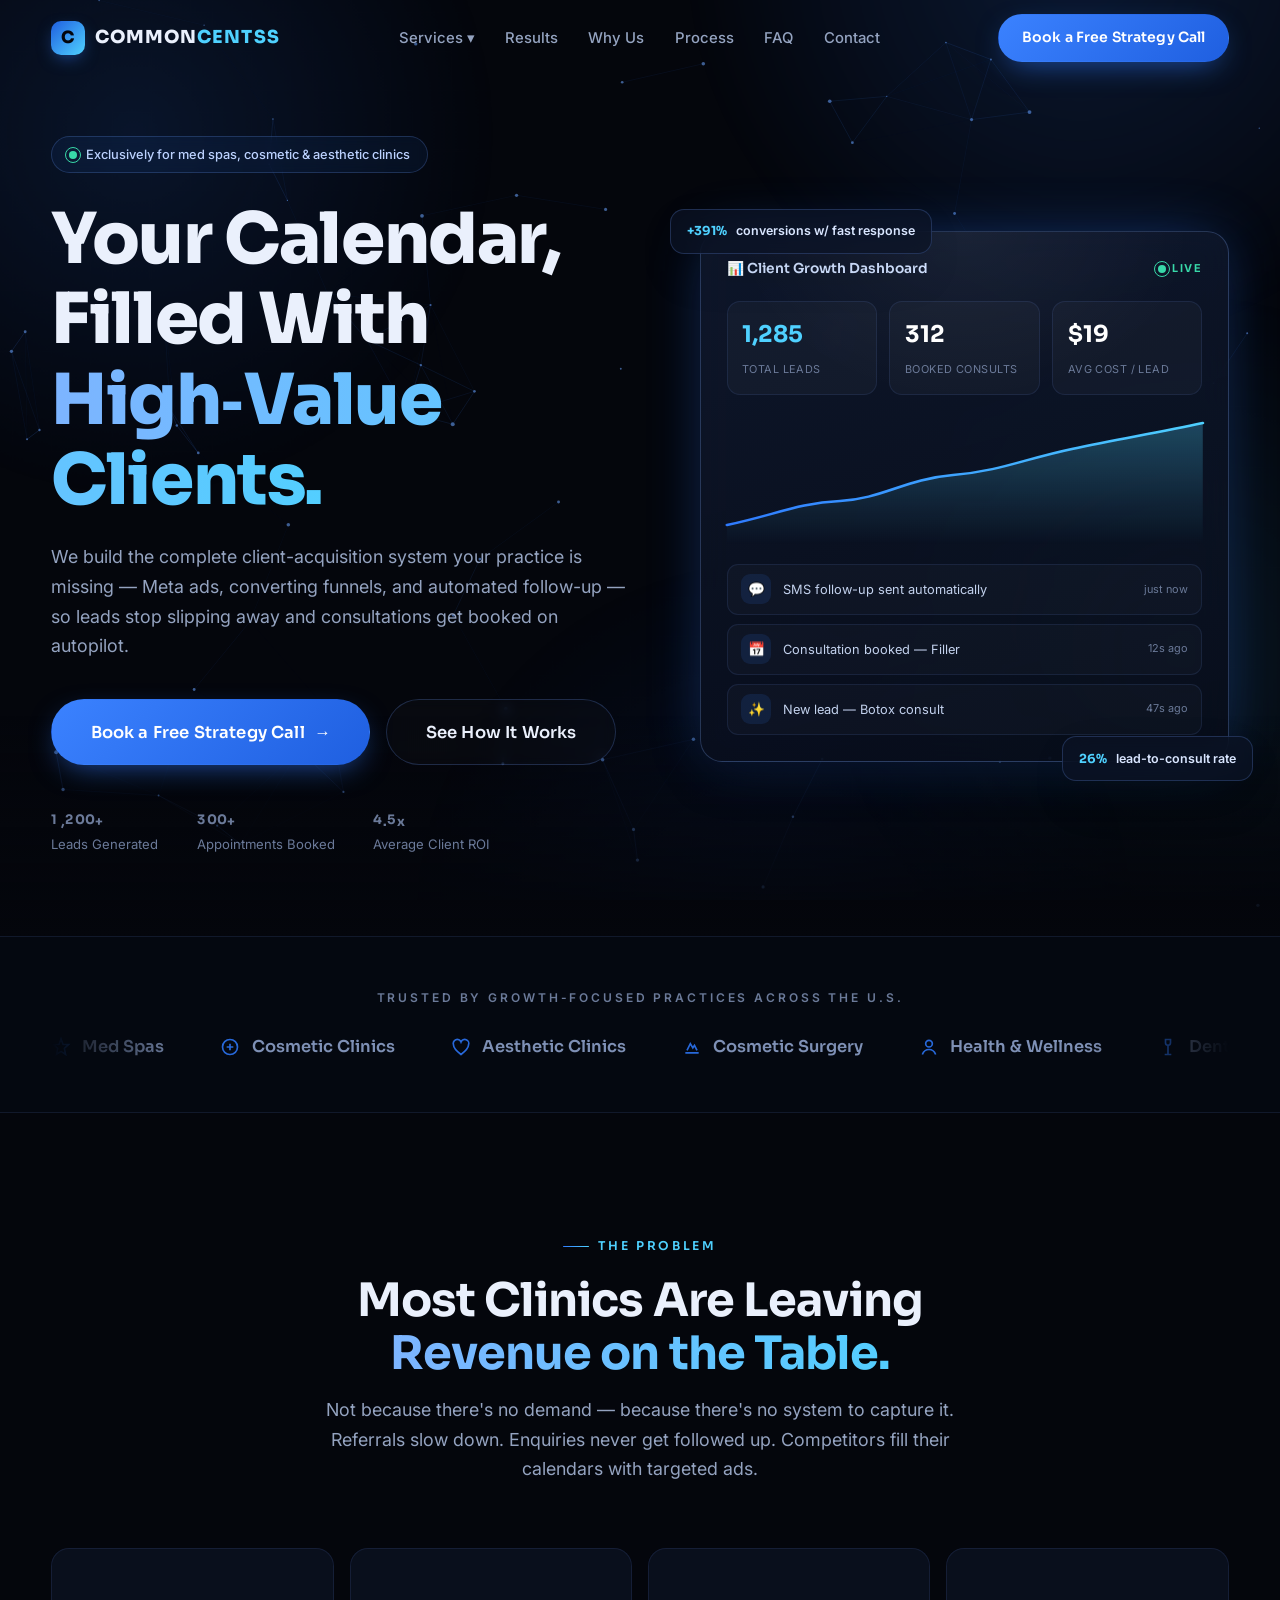
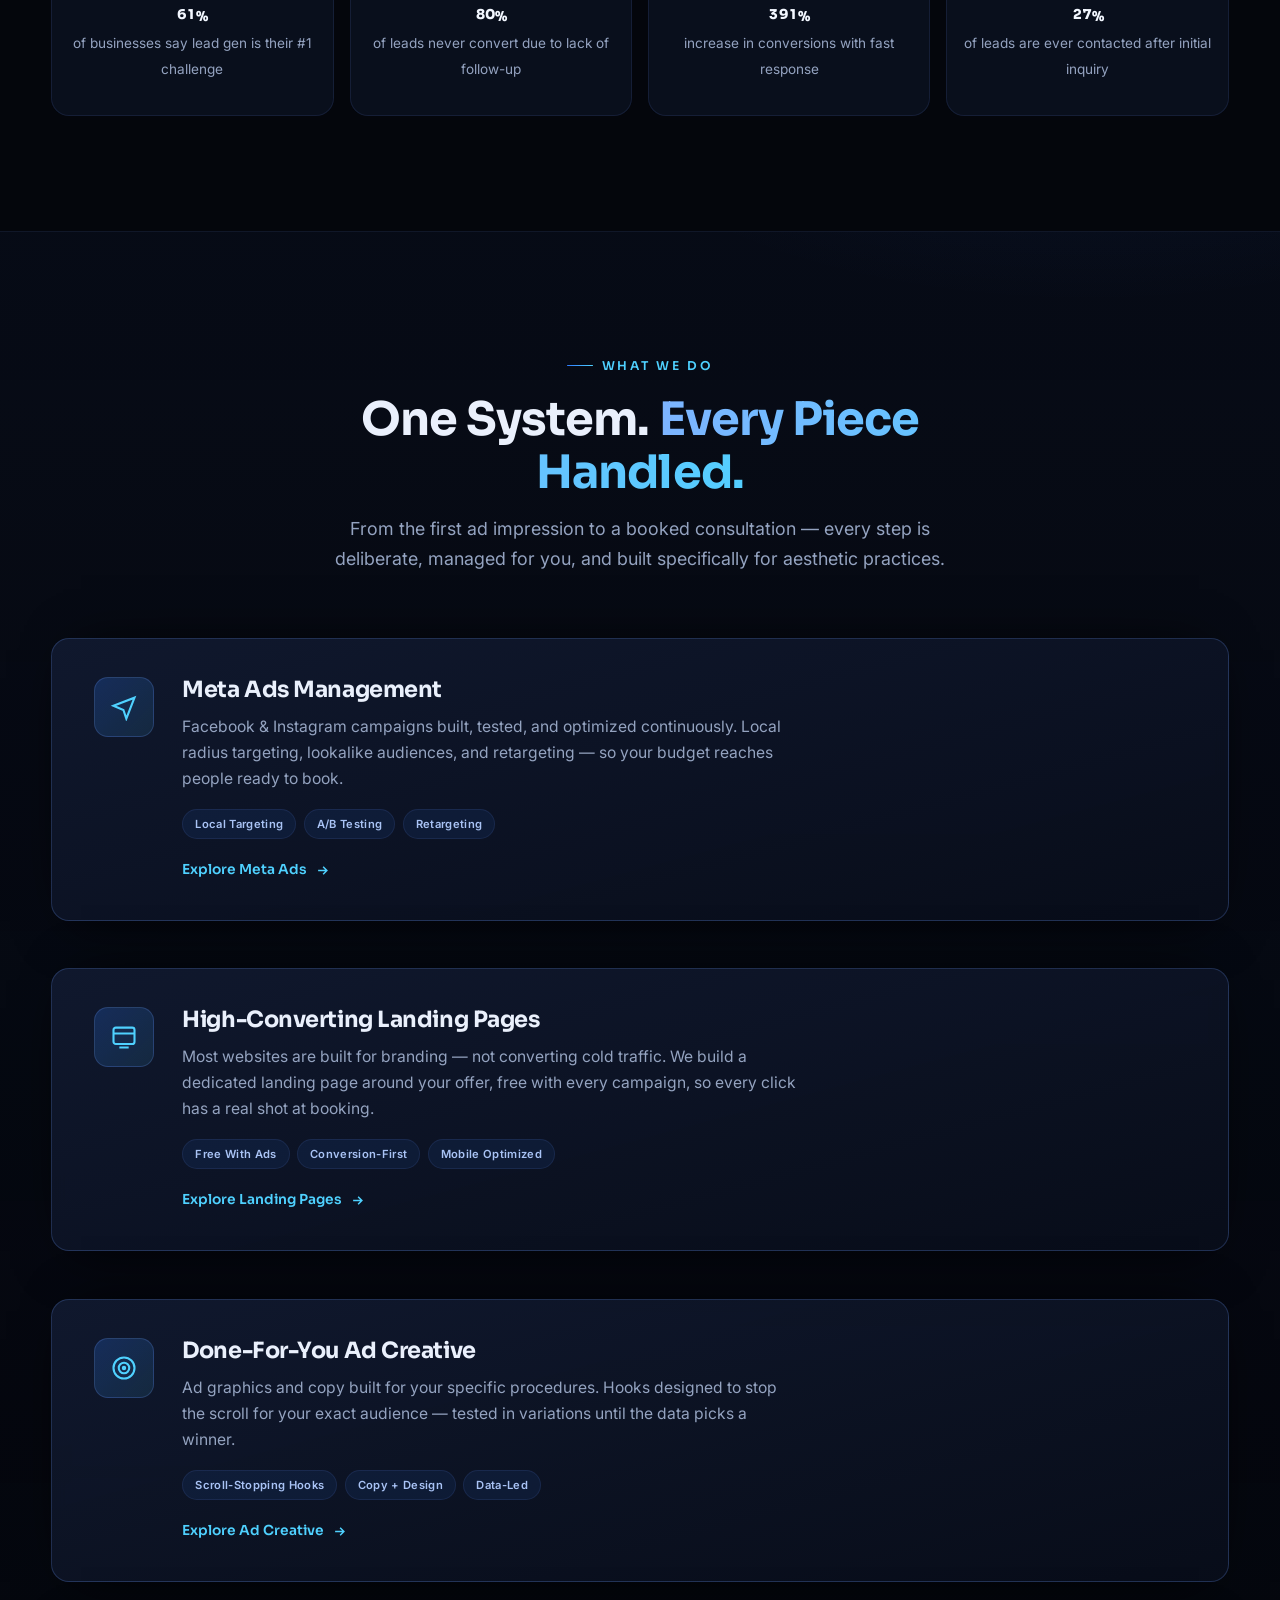
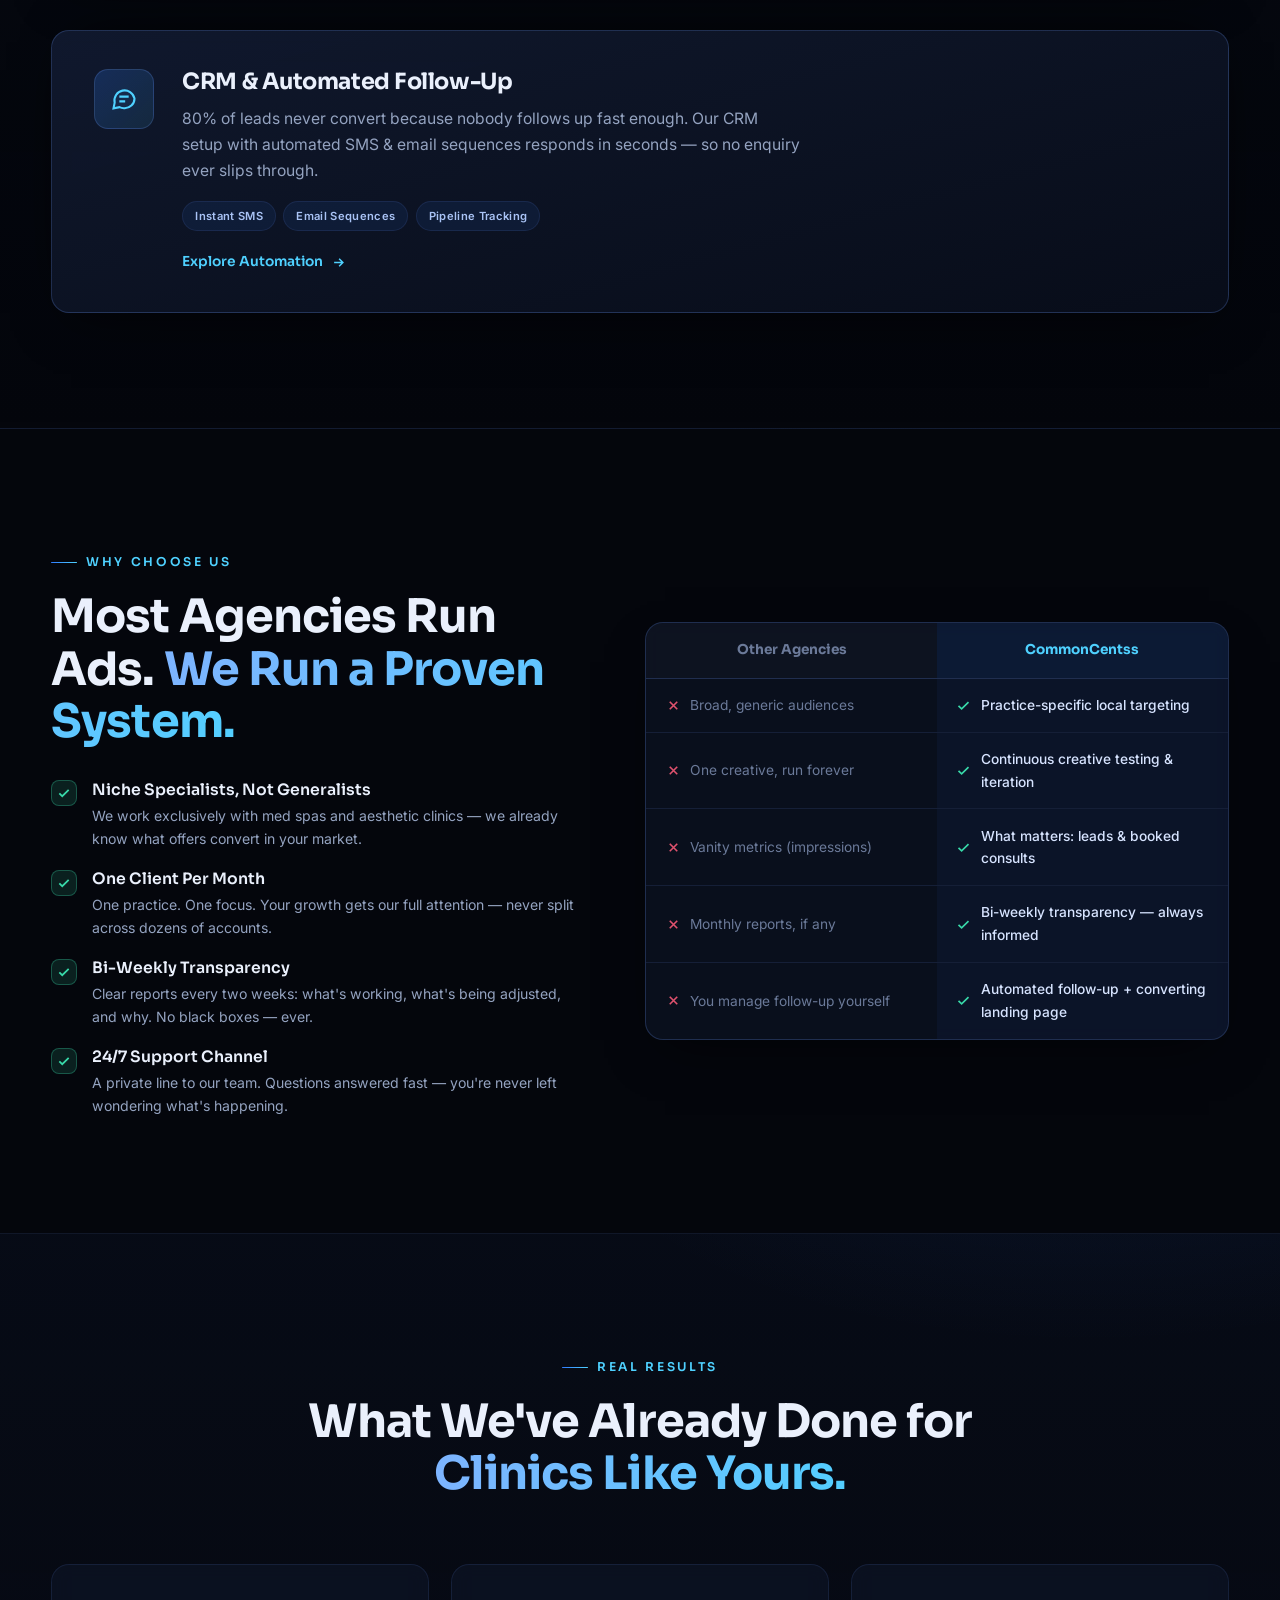
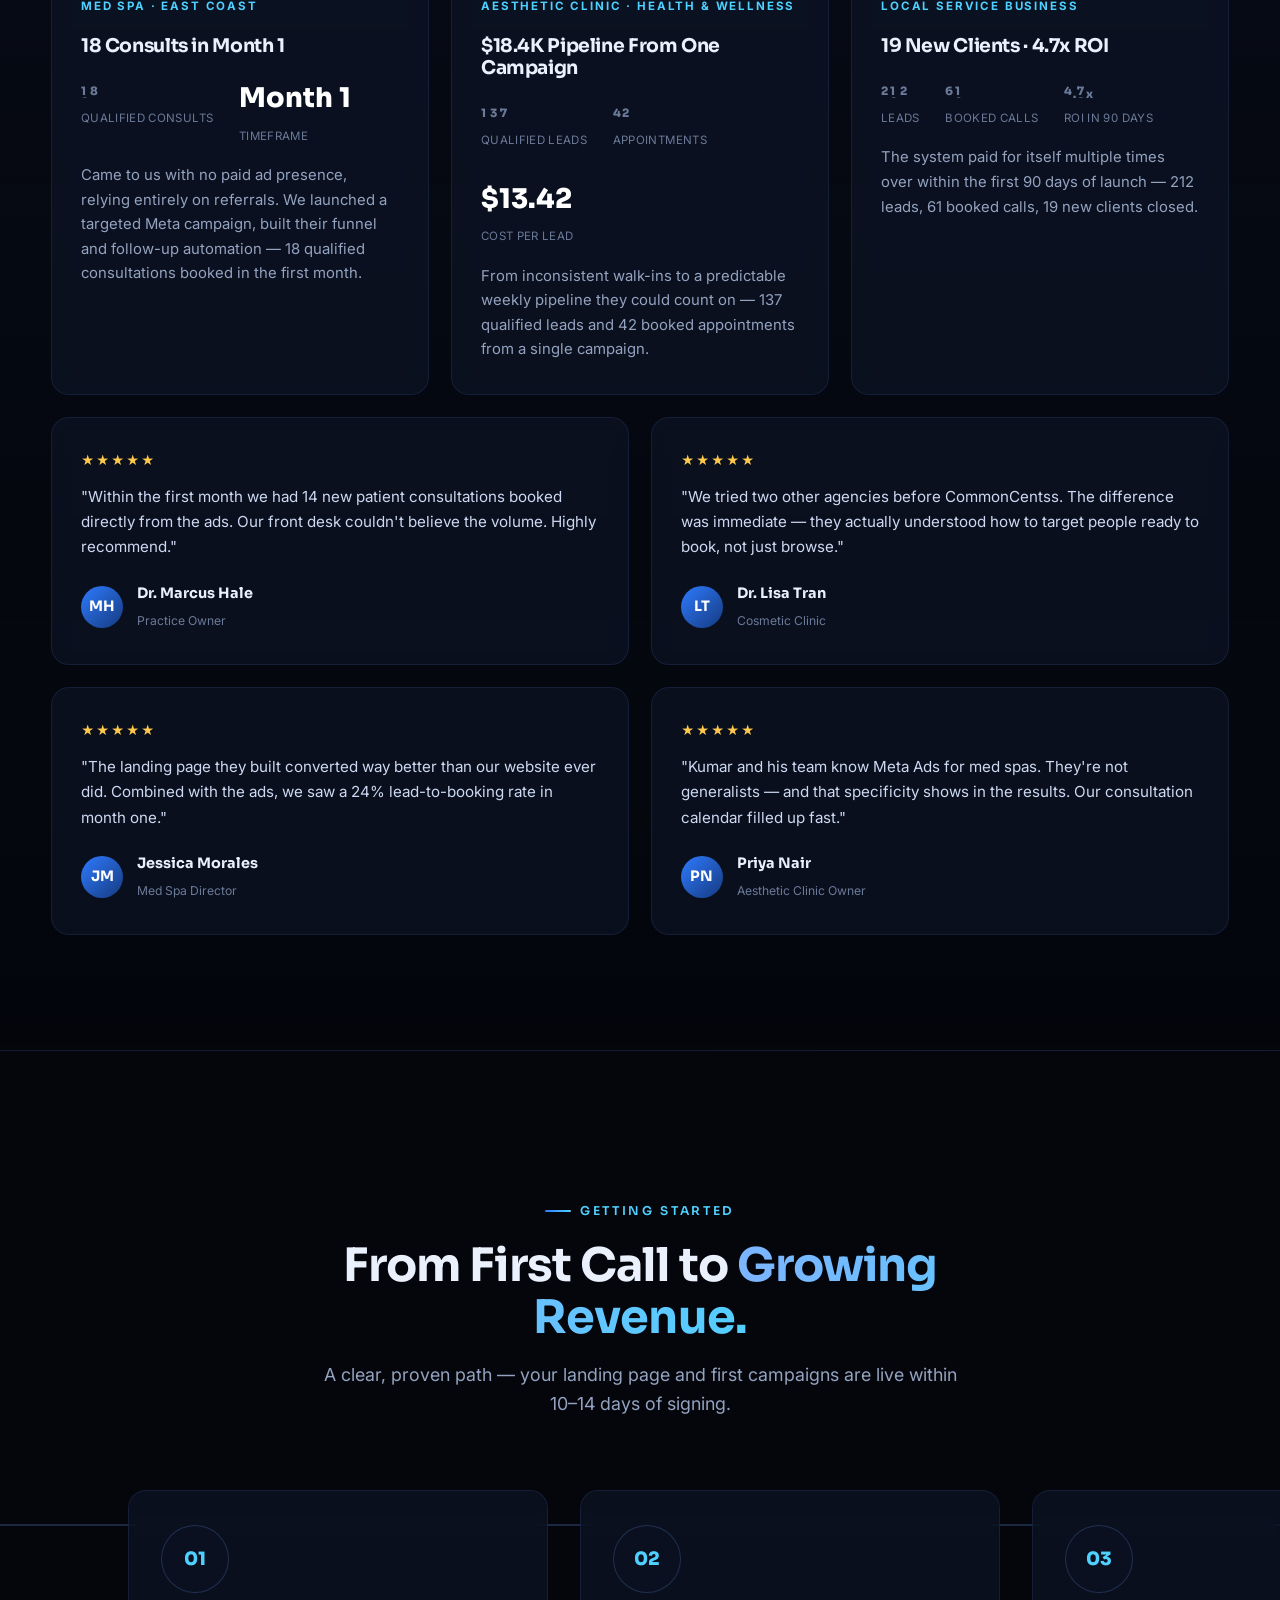
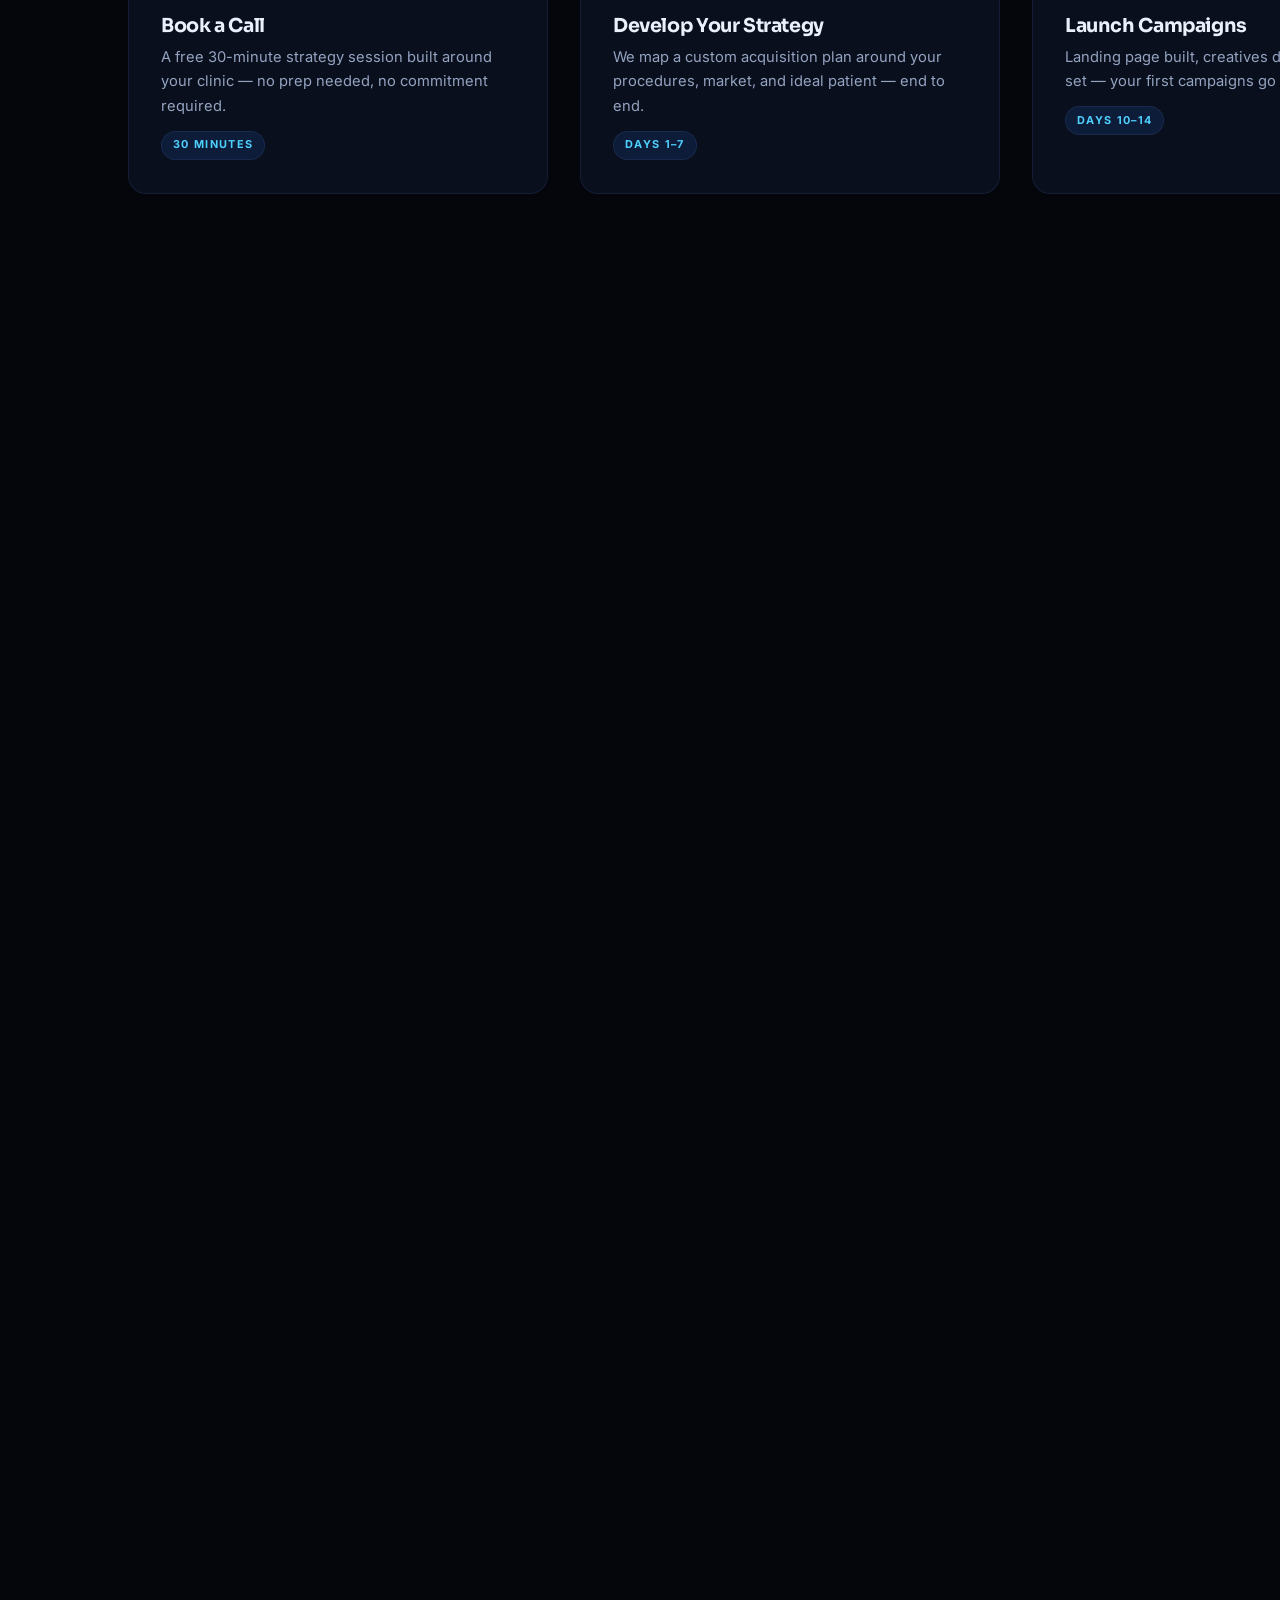
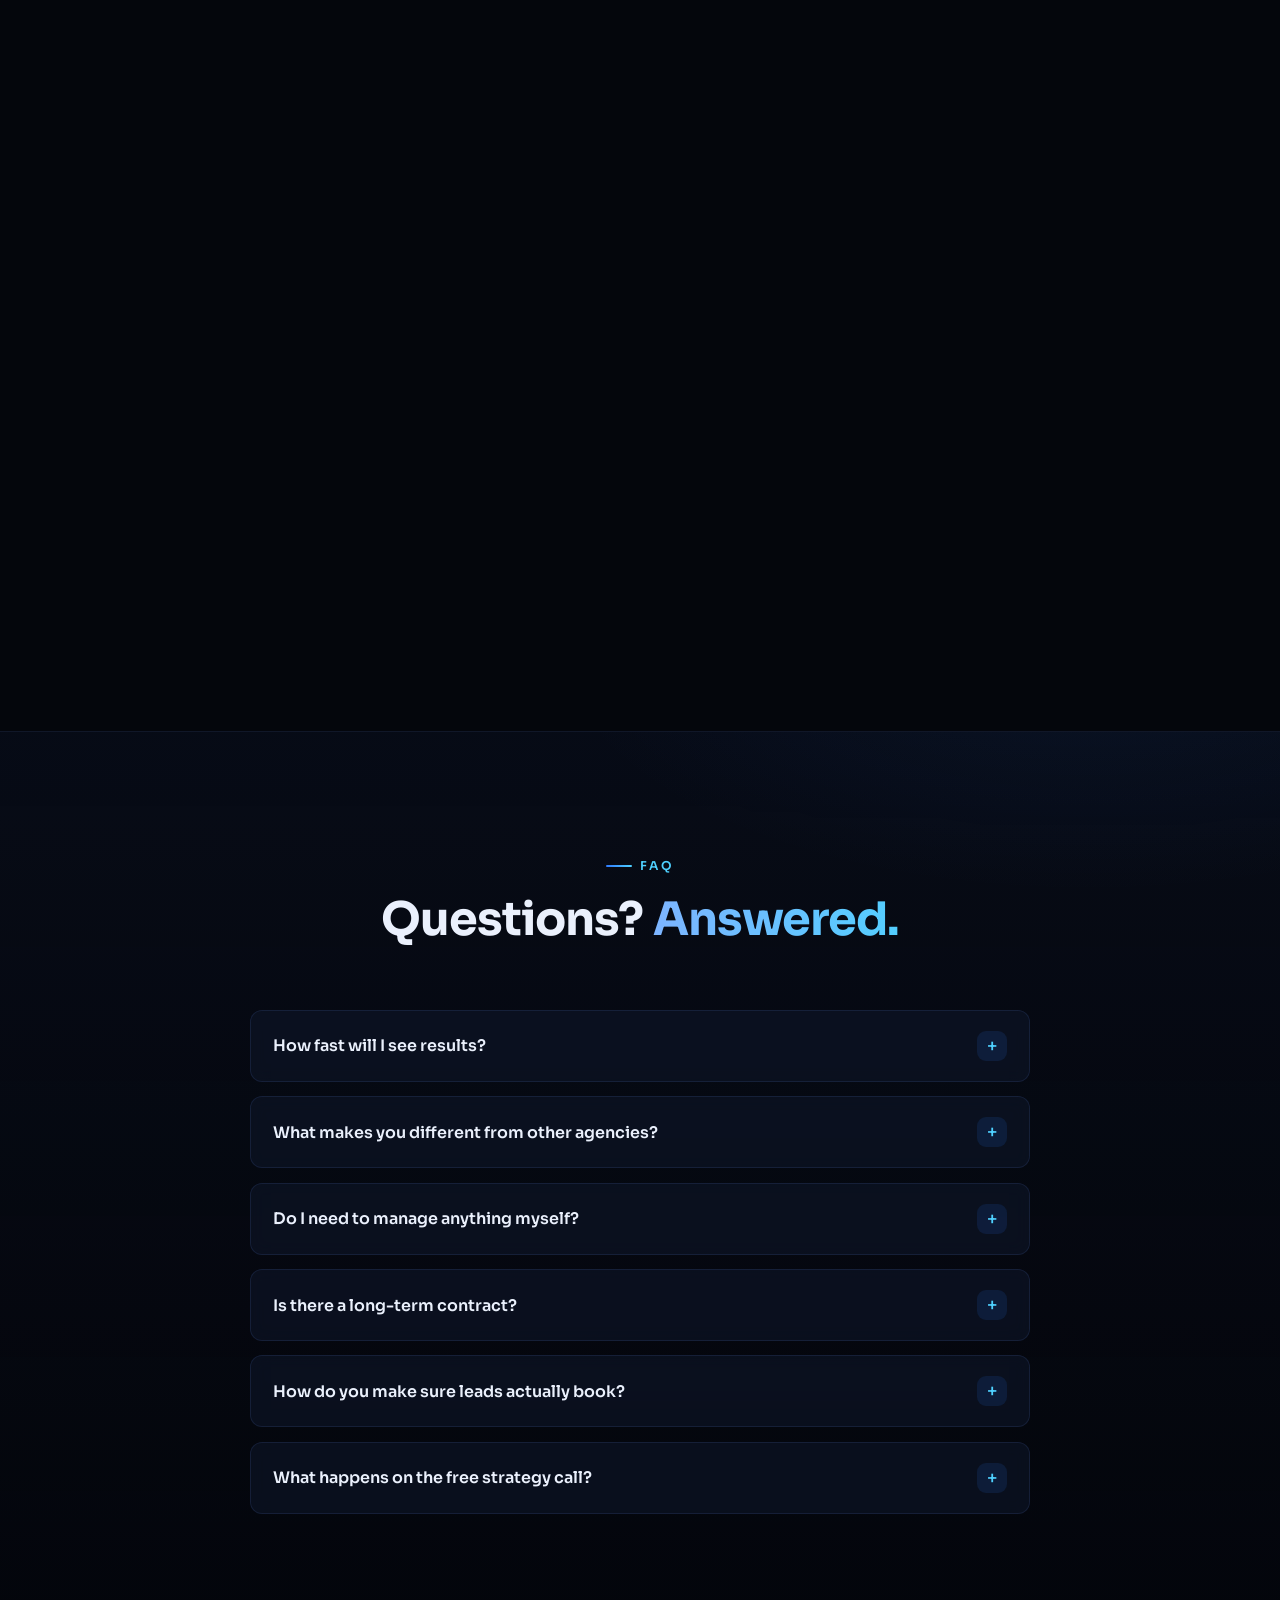
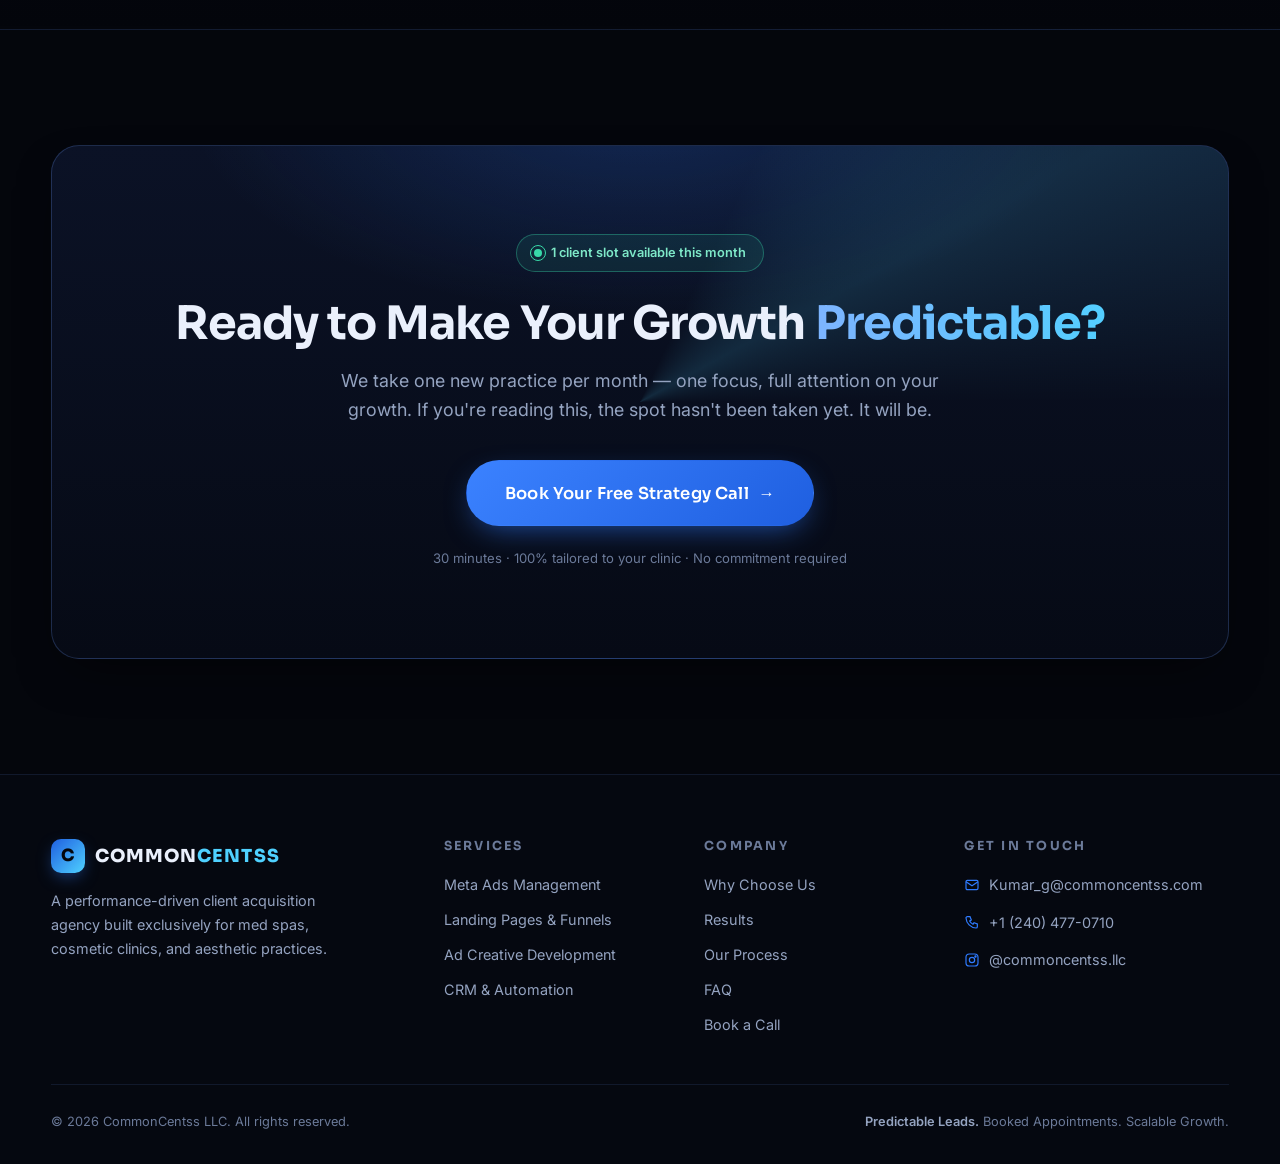
==== commit c3e73329: "Premium cinematic UI pass — scroll-linked interactions, all copy unchanged - Aurora gradient backgro" ====
--- a/index.html
+++ b/index.html
@@ -55,7 +55,7 @@
     <!-- ============ HERO ============ -->
     <section class="hero band-deep">
       <canvas id="hero-canvas" aria-hidden="true"></canvas>
-      <div class="hero-glow" aria-hidden="true"></div>
+      <div class="hero-glow" aria-hidden="true" data-plx="0.18"></div>
       <div class="container hero-grid">
         <div>
           <div class="hero-badge reveal">
@@ -166,29 +166,29 @@
           <h2 class="h2">One System. <span class="grad-text">Every Piece Handled.</span></h2>
           <p class="lead">From the first ad impression to a booked consultation — every step is deliberate, managed for you, and built specifically for aesthetic practices.</p>
         </div>
-        <div class="grid-2">
-          <a href="services/meta-ads.html" class="card card-3d reveal" data-tilt="5">
+        <div class="stack-wrap">
+          <a href="services/meta-ads.html" class="card stack-card reveal">
             <div class="card-ico"><svg viewBox="0 0 24 24" fill="none" stroke="currentColor" stroke-width="1.8"><path d="M3 11l18-7-7 18-2.5-7.5z"/></svg></div>
             <h3>Meta Ads Management</h3>
             <p>Facebook &amp; Instagram campaigns built, tested, and optimized continuously. Local radius targeting, lookalike audiences, and retargeting — so your budget reaches people ready to book.</p>
             <div class="service-tags"><span class="tag">Local Targeting</span><span class="tag">A/B Testing</span><span class="tag">Retargeting</span></div>
             <span class="card-link">Explore Meta Ads <svg viewBox="0 0 24 24" fill="none" stroke="currentColor" stroke-width="2.4"><path d="M5 12h14M13 6l6 6-6 6"/></svg></span>
           </a>
-          <a href="services/landing-pages.html" class="card card-3d reveal" style="--rd:.08s" data-tilt="5">
+          <a href="services/landing-pages.html" class="card stack-card reveal">
             <div class="card-ico"><svg viewBox="0 0 24 24" fill="none" stroke="currentColor" stroke-width="1.8"><rect x="3" y="4" width="18" height="14" rx="2"/><path d="M3 9h18M8 21h8"/></svg></div>
             <h3>High-Converting Landing Pages</h3>
             <p>Most websites are built for branding — not converting cold traffic. We build a dedicated landing page around your offer, free with every campaign, so every click has a real shot at booking.</p>
             <div class="service-tags"><span class="tag">Free With Ads</span><span class="tag">Conversion-First</span><span class="tag">Mobile Optimized</span></div>
             <span class="card-link">Explore Landing Pages <svg viewBox="0 0 24 24" fill="none" stroke="currentColor" stroke-width="2.4"><path d="M5 12h14M13 6l6 6-6 6"/></svg></span>
           </a>
-          <a href="services/ad-creative.html" class="card card-3d reveal" style="--rd:.12s" data-tilt="5">
+          <a href="services/ad-creative.html" class="card stack-card reveal">
             <div class="card-ico"><svg viewBox="0 0 24 24" fill="none" stroke="currentColor" stroke-width="1.8"><circle cx="12" cy="12" r="9"/><circle cx="12" cy="12" r="4.5"/><circle cx="12" cy="12" r="1"/></svg></div>
             <h3>Done-For-You Ad Creative</h3>
             <p>Ad graphics and copy built for your specific procedures. Hooks designed to stop the scroll for your exact audience — tested in variations until the data picks a winner.</p>
             <div class="service-tags"><span class="tag">Scroll-Stopping Hooks</span><span class="tag">Copy + Design</span><span class="tag">Data-Led</span></div>
             <span class="card-link">Explore Ad Creative <svg viewBox="0 0 24 24" fill="none" stroke="currentColor" stroke-width="2.4"><path d="M5 12h14M13 6l6 6-6 6"/></svg></span>
           </a>
-          <a href="services/crm-automation.html" class="card card-3d reveal" style="--rd:.16s" data-tilt="5">
+          <a href="services/crm-automation.html" class="card stack-card reveal">
             <div class="card-ico"><svg viewBox="0 0 24 24" fill="none" stroke="currentColor" stroke-width="1.8"><path d="M21 11.5a8.4 8.4 0 0 1-9 8.4 8.6 8.6 0 0 1-3.9-.9L3 20l1-4.9A8.4 8.4 0 1 1 21 11.5z"/><path d="M8 10h8M8 14h5"/></svg></div>
             <h3>CRM &amp; Automated Follow-Up</h3>
             <p>80% of leads never convert because nobody follows up fast enough. Our CRM setup with automated SMS &amp; email sequences responds in seconds — so no enquiry ever slips through.</p>
@@ -321,37 +321,41 @@
 
     <!-- ============ PROCESS ============ -->
     <section id="process" class="band-deep process">
-      <div class="container">
-        <div class="section-head center reveal">
-          <span class="eyebrow">Getting Started</span>
-          <h2 class="h2">From First Call to <span class="grad-text">Growing Revenue.</span></h2>
-          <p class="lead">A clear, proven path — your landing page and first campaigns are live within 10–14 days of signing.</p>
-        </div>
-        <div class="process-track">
-          <div class="process-line" aria-hidden="true"><span class="process-line-fill"></span></div>
-          <div class="step reveal">
-            <div class="step-dot">01</div>
-            <h3>Book a Call</h3>
-            <p>A free 30-minute strategy session built around your clinic — no prep needed, no commitment required.</p>
-            <span class="step-eta">30 minutes</span>
-          </div>
-          <div class="step reveal" style="--rd:.1s">
-            <div class="step-dot">02</div>
-            <h3>Develop Your Strategy</h3>
-            <p>We map a custom acquisition plan around your procedures, market, and ideal patient — end to end.</p>
-            <span class="step-eta">Days 1–7</span>
-          </div>
-          <div class="step reveal" style="--rd:.2s">
-            <div class="step-dot">03</div>
-            <h3>Launch Campaigns</h3>
-            <p>Landing page built, creatives developed, targeting set — your first campaigns go live in 10–14 days.</p>
-            <span class="step-eta">Days 10–14</span>
-          </div>
-          <div class="step reveal" style="--rd:.3s">
-            <div class="step-dot">04</div>
-            <h3>Optimize &amp; Grow Revenue</h3>
-            <p>Underperformers cut fast, winners scaled. Lead flow stabilizes into predictable, growing revenue.</p>
-            <span class="step-eta">Ongoing</span>
+      <div class="hscroll">
+        <div class="hscroll-sticky">
+          <div class="container">
+            <div class="section-head center reveal">
+              <span class="eyebrow">Getting Started</span>
+              <h2 class="h2">From First Call to <span class="grad-text">Growing Revenue.</span></h2>
+              <p class="lead">A clear, proven path — your landing page and first campaigns are live within 10–14 days of signing.</p>
+            </div>
+          </div>
+          <div class="hscroll-track">
+            <div class="process-line-h" aria-hidden="true"><span class="process-line-fill"></span></div>
+            <div class="step reveal">
+              <div class="step-dot">01</div>
+              <h3>Book a Call</h3>
+              <p>A free 30-minute strategy session built around your clinic — no prep needed, no commitment required.</p>
+              <span class="step-eta">30 minutes</span>
+            </div>
+            <div class="step reveal" style="--rd:.1s">
+              <div class="step-dot">02</div>
+              <h3>Develop Your Strategy</h3>
+              <p>We map a custom acquisition plan around your procedures, market, and ideal patient — end to end.</p>
+              <span class="step-eta">Days 1–7</span>
+            </div>
+            <div class="step reveal" style="--rd:.2s">
+              <div class="step-dot">03</div>
+              <h3>Launch Campaigns</h3>
+              <p>Landing page built, creatives developed, targeting set — your first campaigns go live in 10–14 days.</p>
+              <span class="step-eta">Days 10–14</span>
+            </div>
+            <div class="step reveal" style="--rd:.3s">
+              <div class="step-dot">04</div>
+              <h3>Optimize &amp; Grow Revenue</h3>
+              <p>Underperformers cut fast, winners scaled. Lead flow stabilizes into predictable, growing revenue.</p>
+              <span class="step-eta">Ongoing</span>
+            </div>
           </div>
         </div>
       </div>
--- a/css/style.css
+++ b/css/style.css
@@ -1363,3 +1363,334 @@
   *, *::before, *::after { animation-duration: 0.01ms !important; animation-iteration-count: 1 !important; transition-duration: 0.01ms !important; }
   .reveal { opacity: 1; transform: none; }
 }
+
+/* ============================================================
+   V2 — PREMIUM CINEMATIC LAYER
+   Aurora background · cursor spotlight · glassmorphism ·
+   magnetic buttons · odometer counters · stacking cards ·
+   horizontal process timeline · parallax · microinteractions
+   (transform/opacity only — GPU friendly)
+   ============================================================ */
+
+/* ---------- Translucent bands over the animated aurora ---------- */
+html { background: var(--bg-0); }
+body { background: transparent; }
+.band-deep { background: transparent; }
+.band-raise {
+  background:
+    radial-gradient(900px 420px at 85% -10%, rgba(47, 123, 255, 0.07), transparent 60%),
+    linear-gradient(180deg, rgba(10, 16, 31, 0.55), rgba(4, 6, 12, 0));
+}
+.trust { background: rgba(7, 11, 20, 0.55); }
+footer { background: rgba(7, 11, 20, 0.6); }
+.page-hero {
+  background:
+    radial-gradient(800px 400px at 80% -20%, rgba(47, 123, 255, 0.13), transparent 60%);
+}
+
+/* ---------- Aurora: slow-drifting gradient blobs ---------- */
+.aurora {
+  position: fixed;
+  inset: 0;
+  z-index: 0;
+  overflow: hidden;
+  pointer-events: none;
+}
+
+.aurora span {
+  position: absolute;
+  width: 65vmax;
+  height: 65vmax;
+  border-radius: 50%;
+  will-change: transform;
+  background: radial-gradient(circle, rgba(47, 123, 255, 0.13), transparent 62%);
+  animation: aurora-drift 28s ease-in-out infinite alternate;
+}
+
+.aurora span:nth-child(1) { left: -22vmax; top: -22vmax; }
+.aurora span:nth-child(2) {
+  right: -25vmax; top: 26%;
+  background: radial-gradient(circle, rgba(79, 209, 255, 0.07), transparent 62%);
+  animation-duration: 36s; animation-delay: -9s;
+}
+.aurora span:nth-child(3) {
+  left: 28%; bottom: -34vmax;
+  background: radial-gradient(circle, rgba(31, 95, 224, 0.10), transparent 62%);
+  animation-duration: 44s; animation-delay: -18s;
+}
+
+@keyframes aurora-drift {
+  from { transform: translate3d(0, 0, 0) scale(1) rotate(0deg); }
+  to { transform: translate3d(9vmax, 7vmax, 0) scale(1.18) rotate(10deg); }
+}
+
+/* Ensure all page content paints above the aurora */
+main, footer { position: relative; z-index: 2; }
+
+/* ---------- Cursor spotlight (mouse-responsive lighting) ---------- */
+.spotlight {
+  position: fixed;
+  left: -350px;
+  top: -350px;
+  width: 700px;
+  height: 700px;
+  border-radius: 50%;
+  pointer-events: none;
+  z-index: 3;
+  mix-blend-mode: screen;
+  background: radial-gradient(circle, rgba(47, 123, 255, 0.075), transparent 60%);
+  opacity: 0;
+  transition: opacity 0.6s ease;
+  will-change: transform;
+}
+
+/* ---------- Scroll progress: transform-driven ---------- */
+.scroll-progress {
+  width: 100%;
+  transform: scaleX(0);
+  transform-origin: left center;
+  will-change: transform;
+}
+
+/* ---------- Glassmorphism upgrades ---------- */
+.dash-card {
+  background: linear-gradient(165deg, rgba(19, 30, 55, 0.72), rgba(8, 13, 26, 0.8));
+  backdrop-filter: blur(16px) saturate(1.25);
+  -webkit-backdrop-filter: blur(16px) saturate(1.25);
+  border-color: rgba(120, 160, 240, 0.28);
+}
+
+.float-chip {
+  background: rgba(12, 19, 36, 0.7);
+  backdrop-filter: blur(14px) saturate(1.2);
+  -webkit-backdrop-filter: blur(14px) saturate(1.2);
+}
+
+/* ---------- Tilt glare (set via --gx/--gy from JS) ---------- */
+.media-frame::after {
+  background:
+    radial-gradient(420px 320px at var(--gx, 50%) var(--gy, 0%), rgba(255, 255, 255, 0.09), transparent 60%),
+    linear-gradient(200deg, rgba(79, 209, 255, 0.09), transparent 40%, rgba(4, 6, 12, 0.45));
+}
+
+.dash-card::before {
+  content: "";
+  position: absolute;
+  inset: 0;
+  border-radius: inherit;
+  background: radial-gradient(380px 280px at var(--gx, 50%) var(--gy, 0%), rgba(255, 255, 255, 0.05), transparent 60%);
+  pointer-events: none;
+}
+
+/* Parallax media images: over-scaled so movement never shows edges */
+.media-frame { overflow: hidden; }
+.media-frame img.plx-img { transform: scale(1.18); will-change: transform; }
+
+/* ---------- Shimmering gradient headlines ---------- */
+.grad-text {
+  background-size: 220% 100%;
+  animation: shimmer 7s ease-in-out infinite alternate;
+}
+
+@keyframes shimmer {
+  from { background-position: 0% 0; }
+  to { background-position: 100% 0; }
+}
+
+/* ---------- Odometer counters ---------- */
+.odo { display: flex; line-height: 1; }
+.stat-cell .odo, .cta-panel .odo { justify-content: center; }
+.odo-char { white-space: pre; }
+.odo-reel {
+  display: inline-block;
+  height: 1em;
+  overflow: hidden;
+}
+.odo-col {
+  display: flex;
+  flex-direction: column;
+  transform: translate3d(0, 0, 0);
+  transition: transform 1.7s cubic-bezier(0.22, 1, 0.36, 1);
+  will-change: transform;
+}
+.odo-col span { height: 1em; line-height: 1; }
+.stat-cell b.odo { margin-inline: auto; width: max-content; }
+
+/* gradient background-clip:text can't paint through the reel's overflow
+   clipping — odometer numbers get a solid fill instead */
+.stat-cell b.odo {
+  background: none;
+  -webkit-text-fill-color: #f2f7ff;
+  color: #f2f7ff;
+}
+
+/* ---------- Stacking service cards (cinematic scroll) ---------- */
+.stack-wrap { display: grid; gap: 1.4rem; }
+
+@media (min-width: 761px) {
+  .stack-wrap { display: block; }
+  .stack-card {
+    position: sticky;
+    top: calc(108px + var(--si, 0) * 30px);
+    margin-bottom: 3rem;
+    display: grid;
+    grid-template-columns: auto 1fr;
+    column-gap: 1.8rem;
+    align-items: start;
+    padding: 2.4rem 2.6rem;
+    background: linear-gradient(165deg, rgba(17, 26, 48, 0.92), rgba(8, 13, 26, 0.96));
+    border-color: var(--line-strong);
+    box-shadow: 0 -18px 50px -30px rgba(0, 0, 0, 0.9), var(--shadow-card);
+    will-change: transform, opacity;
+    transform-origin: top center;
+  }
+  .stack-card:last-child { margin-bottom: 0; }
+  .stack-card .card-ico { grid-row: span 4; width: 60px; height: 60px; margin-bottom: 0; }
+  .stack-card .card-ico svg { width: 28px; height: 28px; }
+  .stack-card h3 { font-size: 1.4rem; }
+  .stack-card p { max-width: 62ch; font-size: 0.98rem; }
+  .stack-card:nth-child(1) { --si: 0; }
+  .stack-card:nth-child(2) { --si: 1; }
+  .stack-card:nth-child(3) { --si: 2; }
+  .stack-card:nth-child(4) { --si: 3; }
+  /* stacking transforms are scroll-linked; keep only opacity on reveal */
+  .stack-card.reveal { transform: none; transition: opacity 0.9s var(--ease-out); }
+  .stack-card:hover { transform: none; }
+}
+
+/* ---------- Horizontal scroll-linked process timeline ---------- */
+.js .hscroll { position: relative; height: 320vh; }
+.js .hscroll-sticky {
+  position: sticky;
+  top: 0;
+  height: 100vh;
+  display: flex;
+  flex-direction: column;
+  justify-content: center;
+  overflow: hidden;
+}
+.hscroll-sticky .section-head { margin-bottom: clamp(2rem, 4vh, 3.5rem); }
+.hscroll-track {
+  position: relative;
+  display: flex;
+  align-items: stretch;
+  gap: 2rem;
+  width: max-content;
+  padding: 2.2rem 10vw 1rem;
+  will-change: transform;
+}
+
+.hscroll-track .step {
+  flex-shrink: 0;
+  width: min(420px, 74vw);
+  text-align: left;
+  background: var(--panel);
+  border: 1px solid var(--line);
+  border-radius: var(--radius);
+  padding: 2.1rem 2rem;
+  backdrop-filter: blur(8px);
+  transition: border-color 0.4s ease;
+}
+
+.hscroll-track .step:hover { border-color: rgba(79, 209, 255, 0.4); }
+.hscroll-track .step-dot { margin: 0 0 1.4rem; box-shadow: none; }
+.hscroll-track .step h3 { font-size: 1.2rem; }
+.hscroll-track .step p { font-size: 0.92rem; }
+
+.process-line-h {
+  position: absolute;
+  top: calc(2.2rem + 34px);
+  left: 0;
+  right: 0;
+  height: 2px;
+  background: var(--line-strong);
+  z-index: -1;
+}
+
+.process-line-h .process-line-fill {
+  position: absolute;
+  inset: 0;
+  width: 100%;
+  transform: scaleX(0);
+  transform-origin: left center;
+  background: linear-gradient(90deg, var(--blue), var(--cyan));
+  box-shadow: 0 0 14px rgba(79, 209, 255, 0.8);
+  transition: none;
+  will-change: transform;
+}
+
+/* The sticky viewport supplies its own vertical rhythm */
+.js .process { padding: 0; }
+
+/* Vertical fallback: no-JS, mobile, or reduced motion */
+@media (max-width: 760px) {
+  .js .process { padding: clamp(4.5rem, 9vw, 8rem) 0; }
+  .js .hscroll { height: auto; }
+  .js .hscroll-sticky { position: static; height: auto; overflow: visible; }
+  .hscroll-track { flex-direction: column; width: auto; padding: 0 4vw; transform: none !important; }
+  .hscroll-track .step { width: 100%; }
+  .process-line-h { display: none; }
+}
+
+@media (prefers-reduced-motion: reduce) {
+  .js .process { padding: clamp(4.5rem, 9vw, 8rem) 0; }
+  .js .hscroll { height: auto; }
+  .js .hscroll-sticky { position: static; height: auto; overflow: visible; }
+  .hscroll-track { flex-wrap: wrap; width: auto; justify-content: center; transform: none !important; }
+  .process-line-h { display: none; }
+  .aurora, .spotlight { display: none; }
+}
+
+/* ---------- Magnetic buttons ---------- */
+.btn.magnetic { transition: transform 0.28s var(--ease-out), box-shadow 0.35s var(--ease-out), background 0.3s ease, border-color 0.3s ease, color 0.3s ease; }
+
+/* ---------- Microinteractions ---------- */
+.btn, .card, .tag, .faq-q, .nav-links a, .footer-col a, .to-top,
+.contact-info-list a, .logo, .flip-card { -webkit-tap-highlight-color: transparent; }
+
+.btn:active { transform: scale(0.96) !important; transition-duration: 0.08s; }
+.to-top:active { transform: scale(0.9); }
+.faq-q:active .faq-x { transform: scale(0.82); }
+.faq-item.open .faq-q:active .faq-x { transform: rotate(45deg) scale(0.82); }
+
+.nav-links > li > a { position: relative; }
+.nav-links > li > a::after {
+  content: "";
+  position: absolute;
+  left: 0;
+  bottom: -2px;
+  height: 1.5px;
+  width: 100%;
+  border-radius: 2px;
+  background: linear-gradient(90deg, var(--blue), var(--cyan));
+  transform: scaleX(0);
+  transform-origin: right center;
+  transition: transform 0.35s var(--ease-out);
+}
+.nav-links > li > a:hover::after,
+.nav-links > li > a.active::after { transform: scaleX(1); transform-origin: left center; }
+
+.tag { transition: color 0.3s ease, border-color 0.3s ease, transform 0.3s var(--ease-out); }
+.card:hover .tag { border-color: rgba(79, 209, 255, 0.35); color: #cfe2ff; }
+
+.footer-col a { transition: color 0.25s ease, transform 0.3s var(--ease-out); }
+.footer-col a:hover { transform: translate3d(4px, 0, 0); }
+
+.logo-mark { transition: transform 0.4s var(--ease-out), box-shadow 0.4s ease; }
+.logo:hover .logo-mark { transform: rotate(-8deg) scale(1.08); box-shadow: 0 8px 26px -6px rgba(47, 123, 255, 0.9); }
+
+.check-list li { transition: transform 0.35s var(--ease-out); }
+.check-list li:hover { transform: translate3d(5px, 0, 0); }
+
+.quote-card .avatar { transition: transform 0.4s var(--ease-out); }
+.quote-card:hover .avatar { transform: scale(1.1) rotate(-4deg); }
+
+.dropdown-menu a { transition: background 0.25s ease, color 0.25s ease, transform 0.3s var(--ease-out); }
+.dropdown-menu a:hover { transform: translate3d(4px, 0, 0); }
+
+a:focus-visible, button:focus-visible, input:focus-visible,
+select:focus-visible, textarea:focus-visible, [tabindex]:focus-visible {
+  outline: 2px solid var(--cyan);
+  outline-offset: 3px;
+  border-radius: 6px;
+}
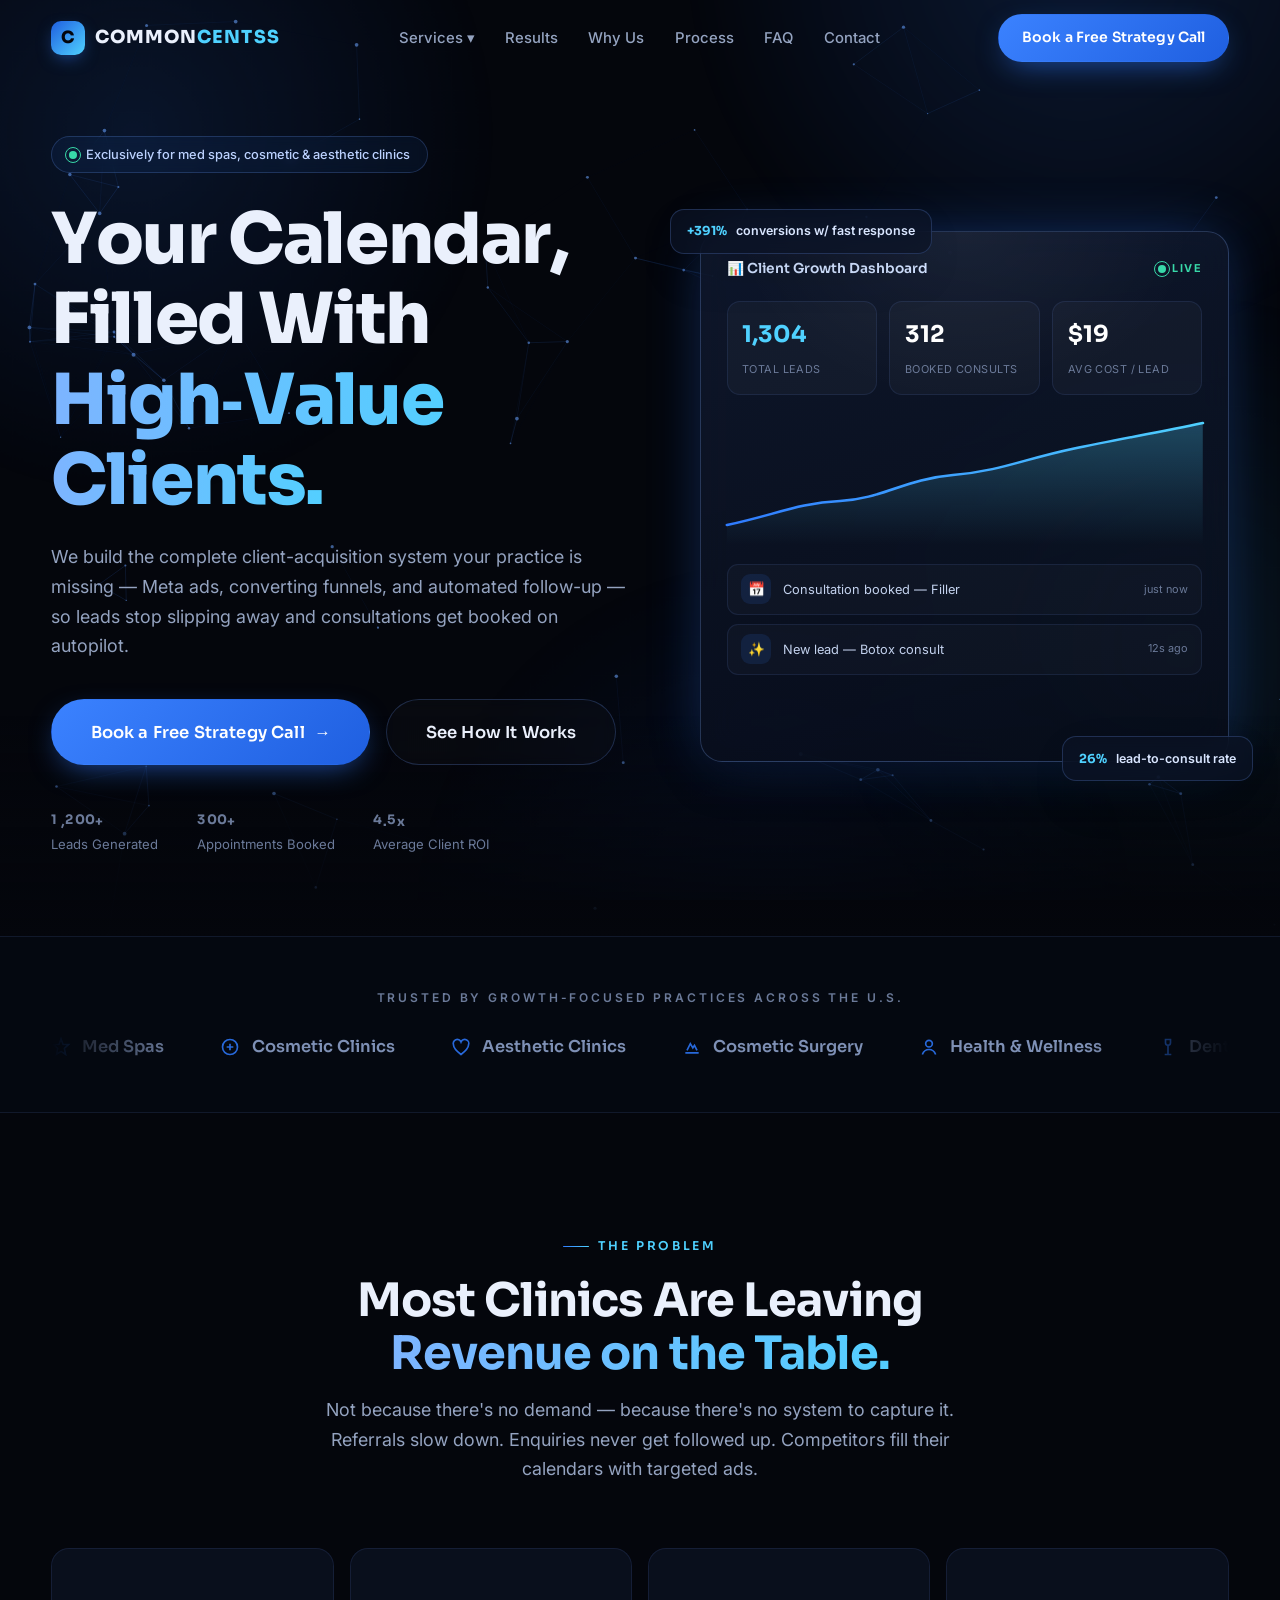
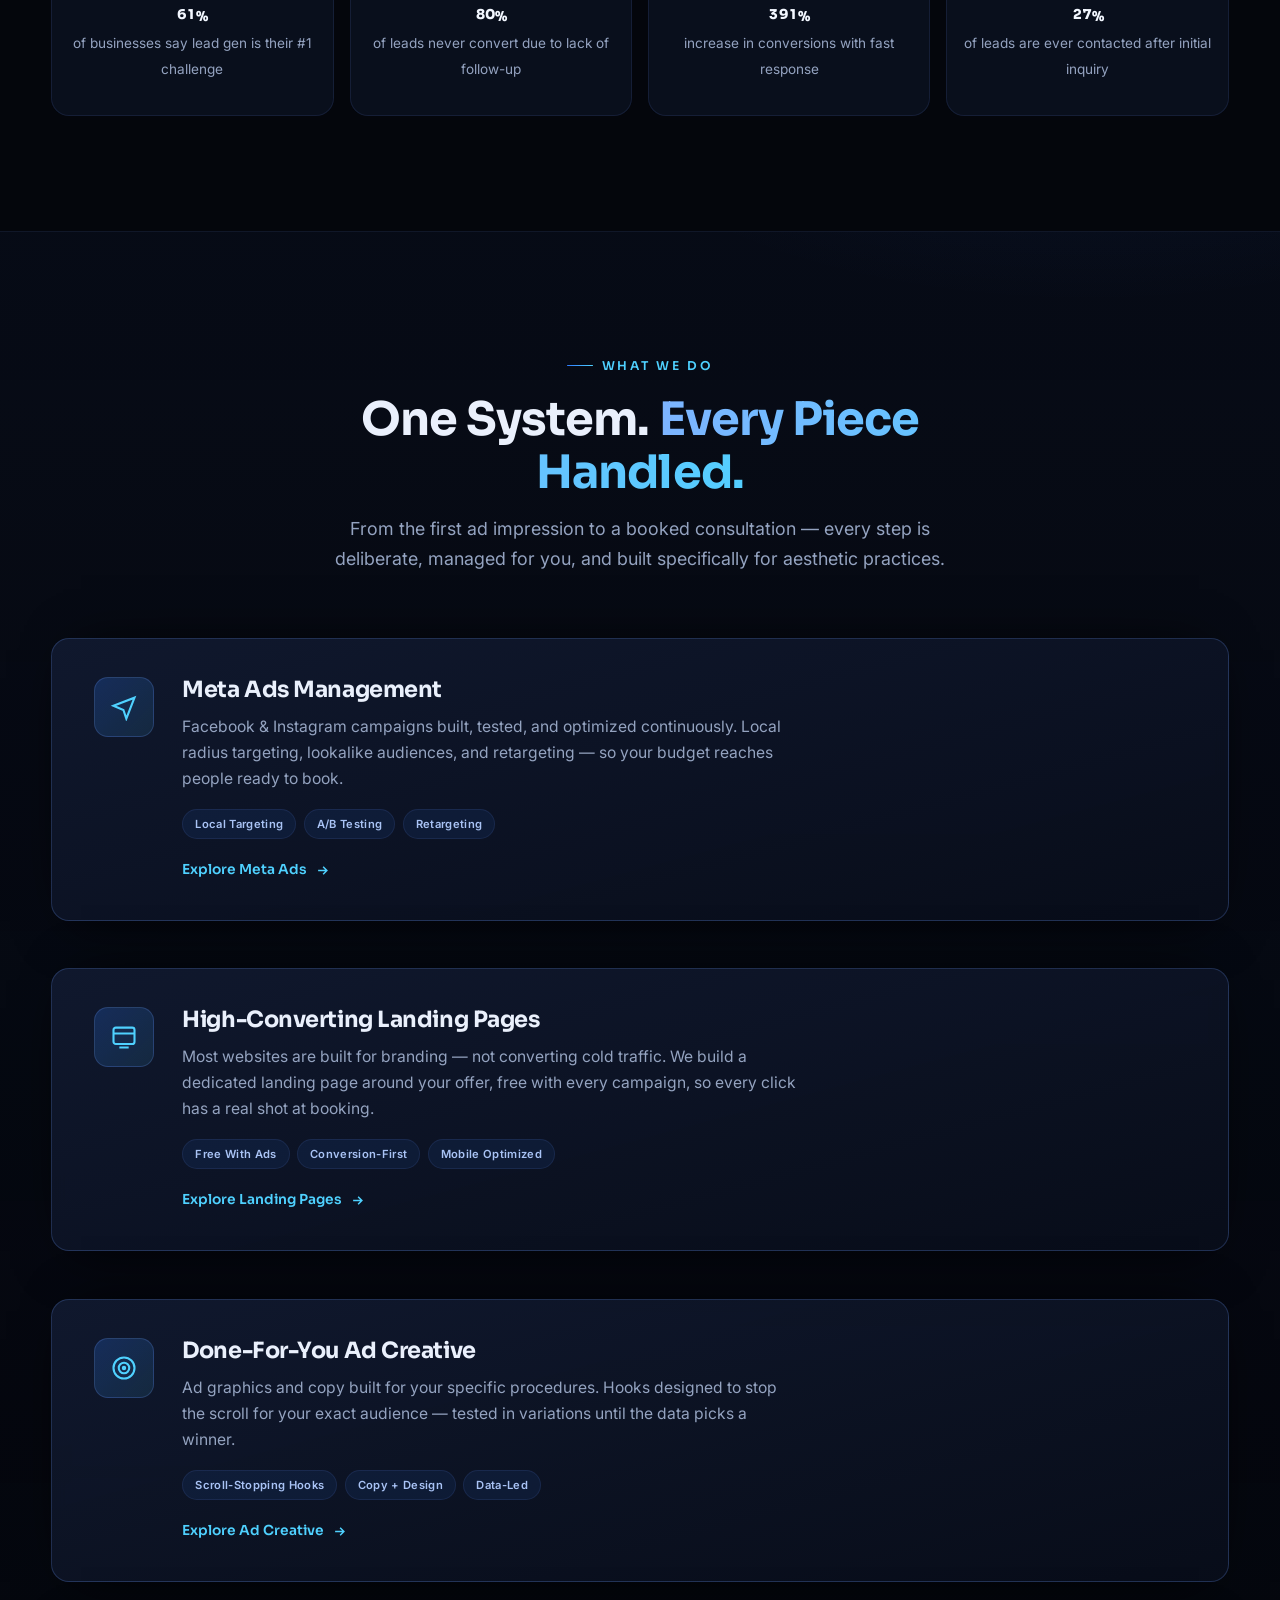
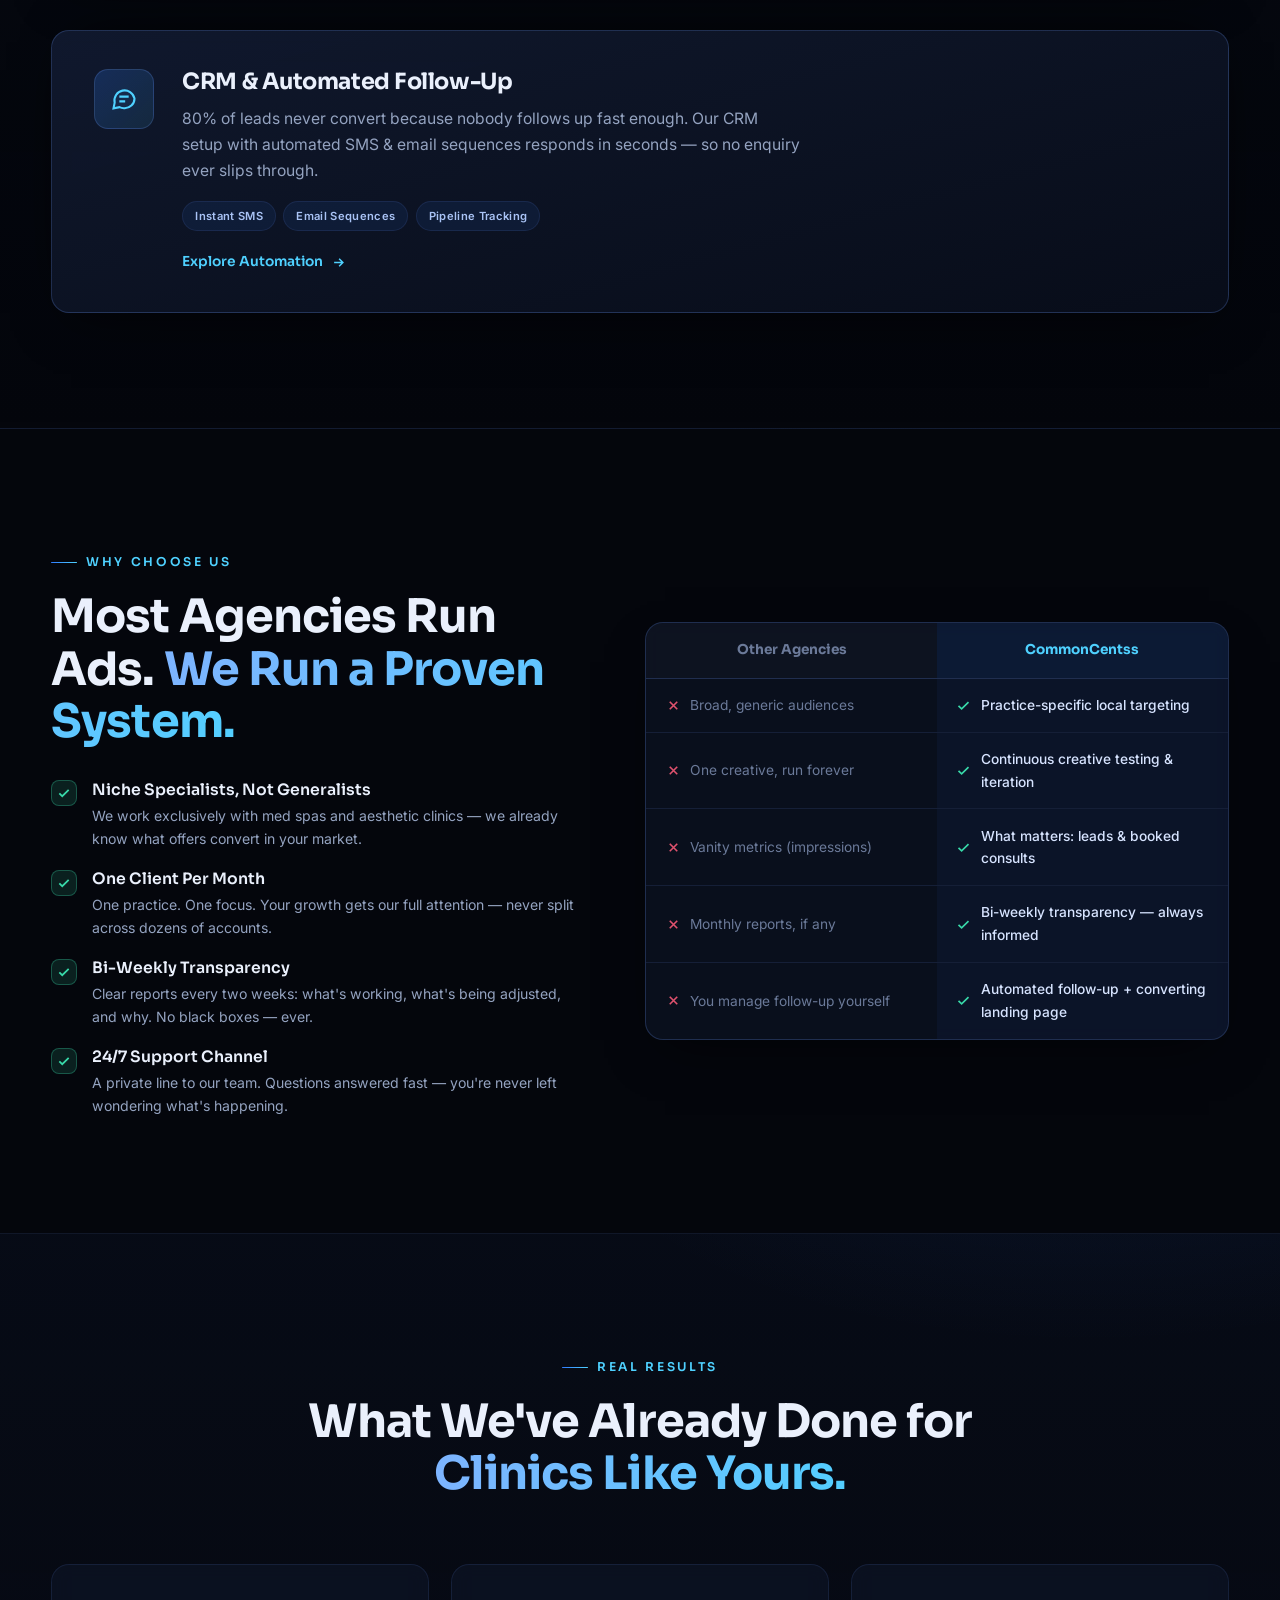
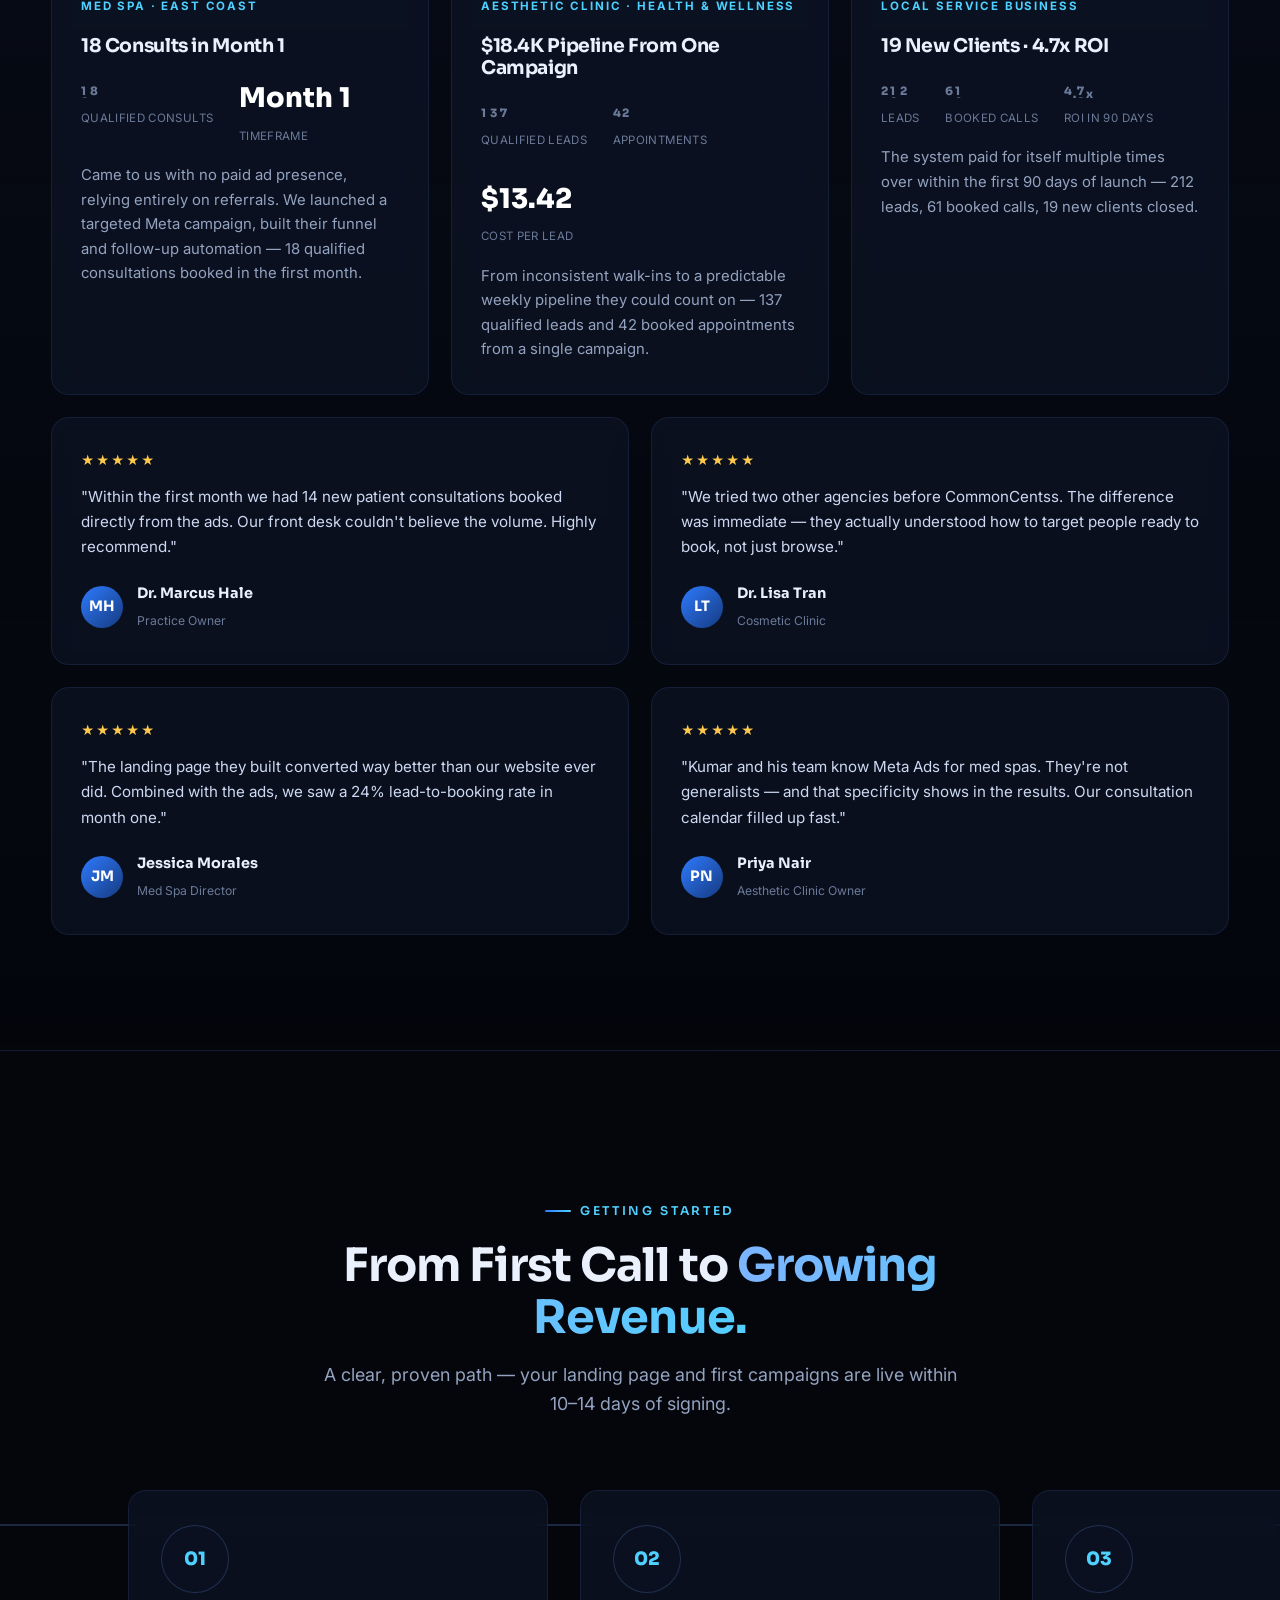
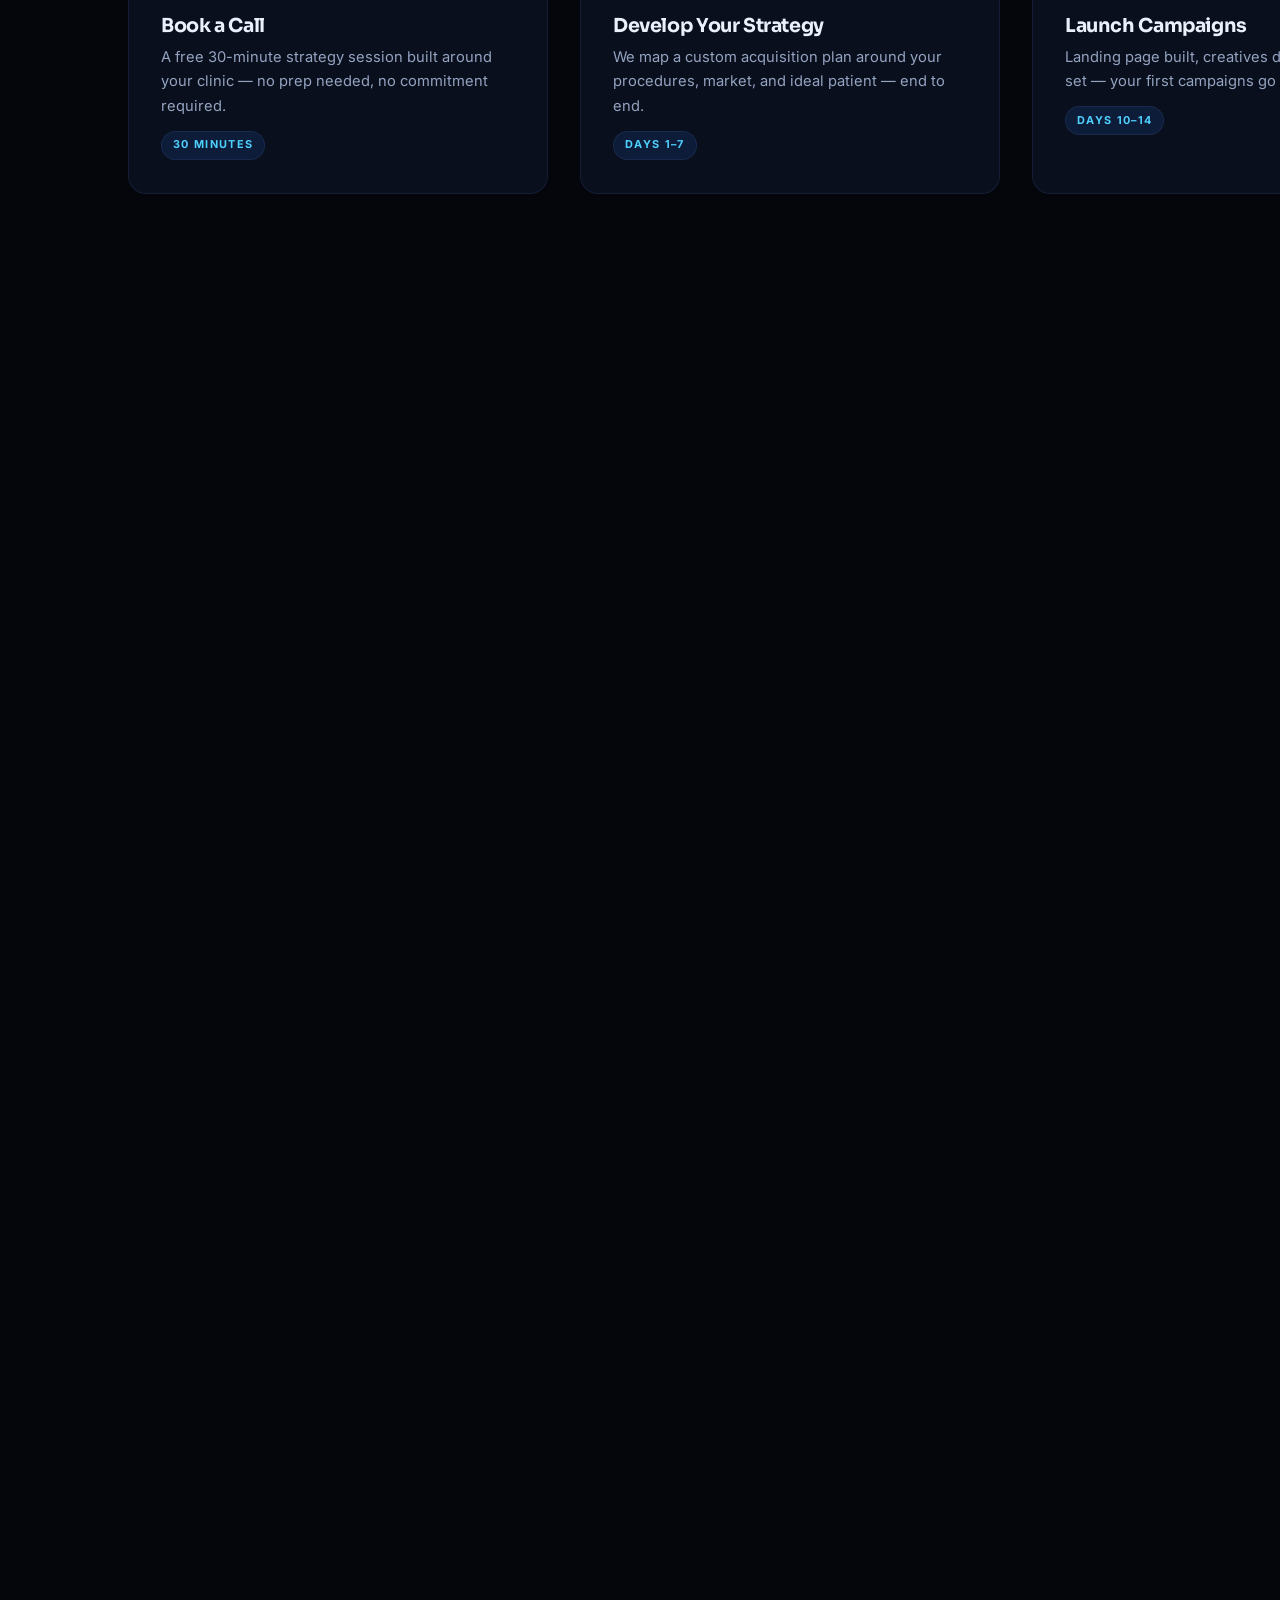
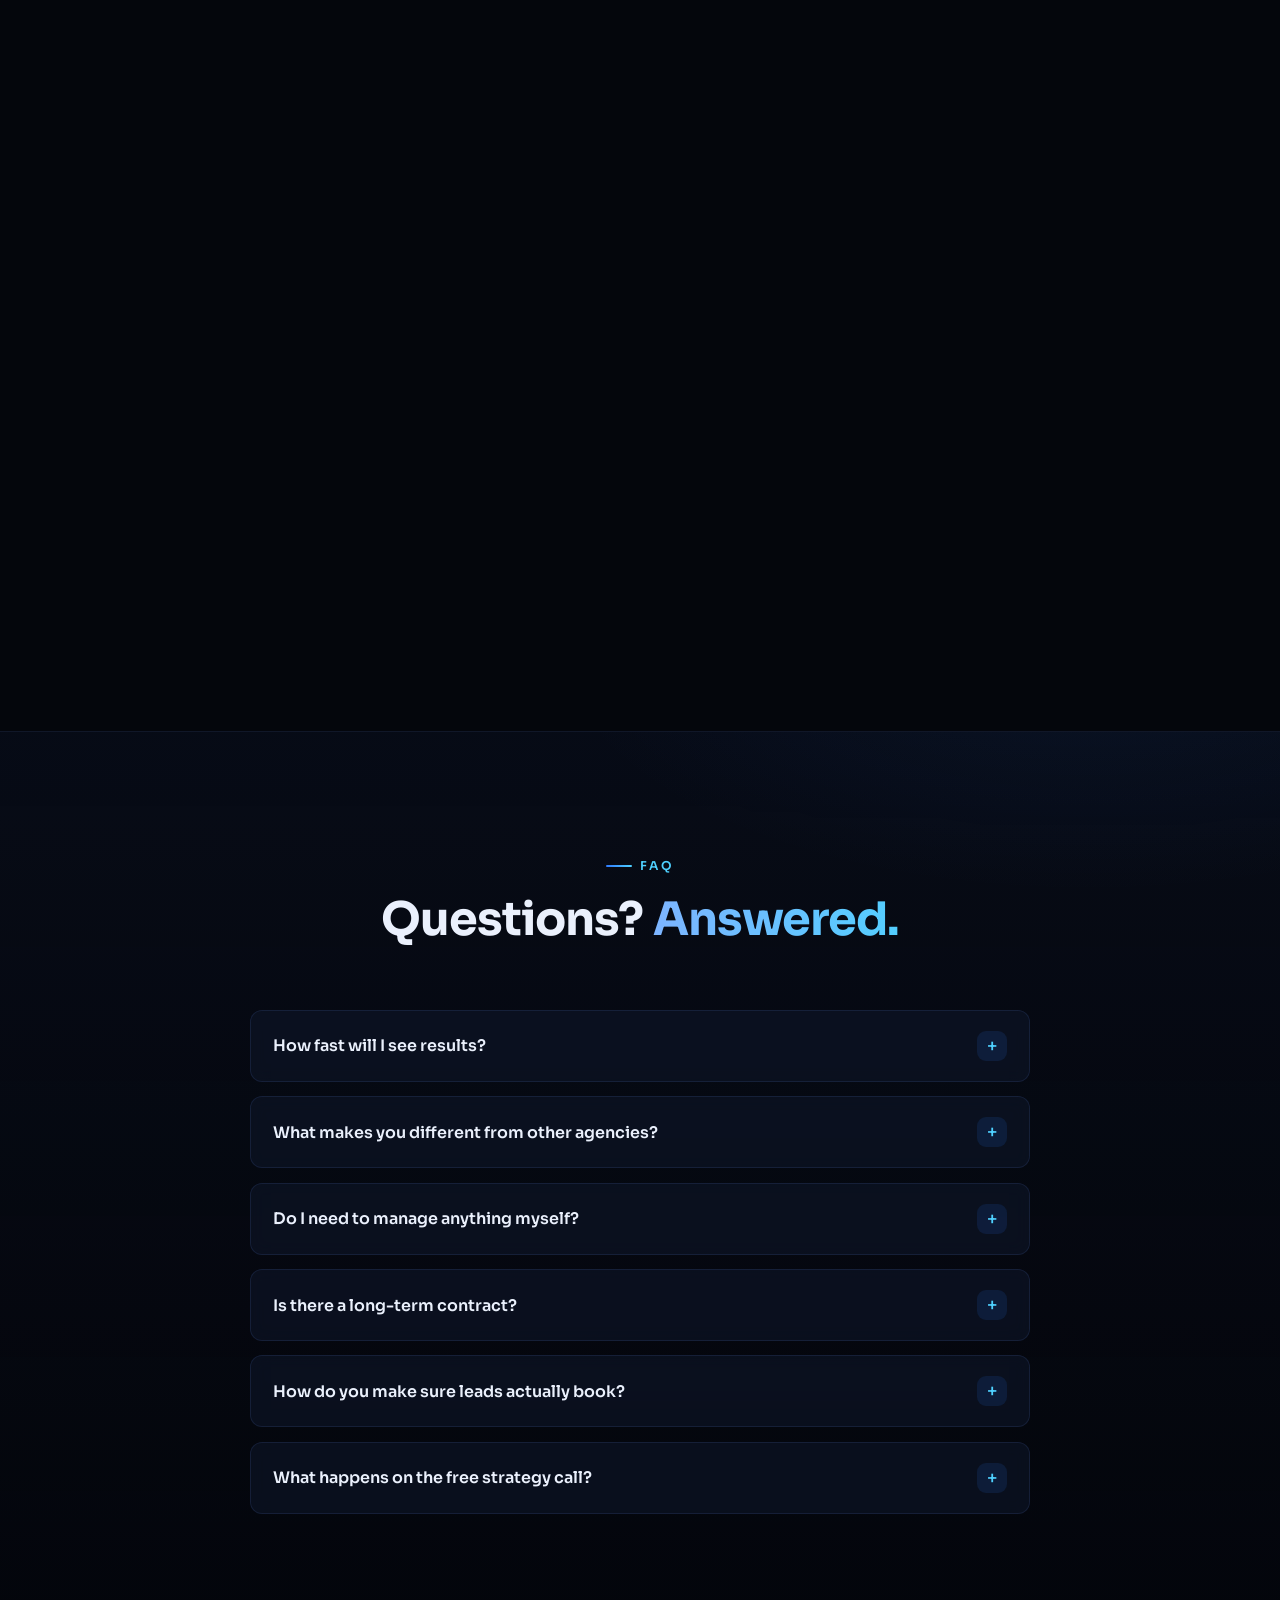
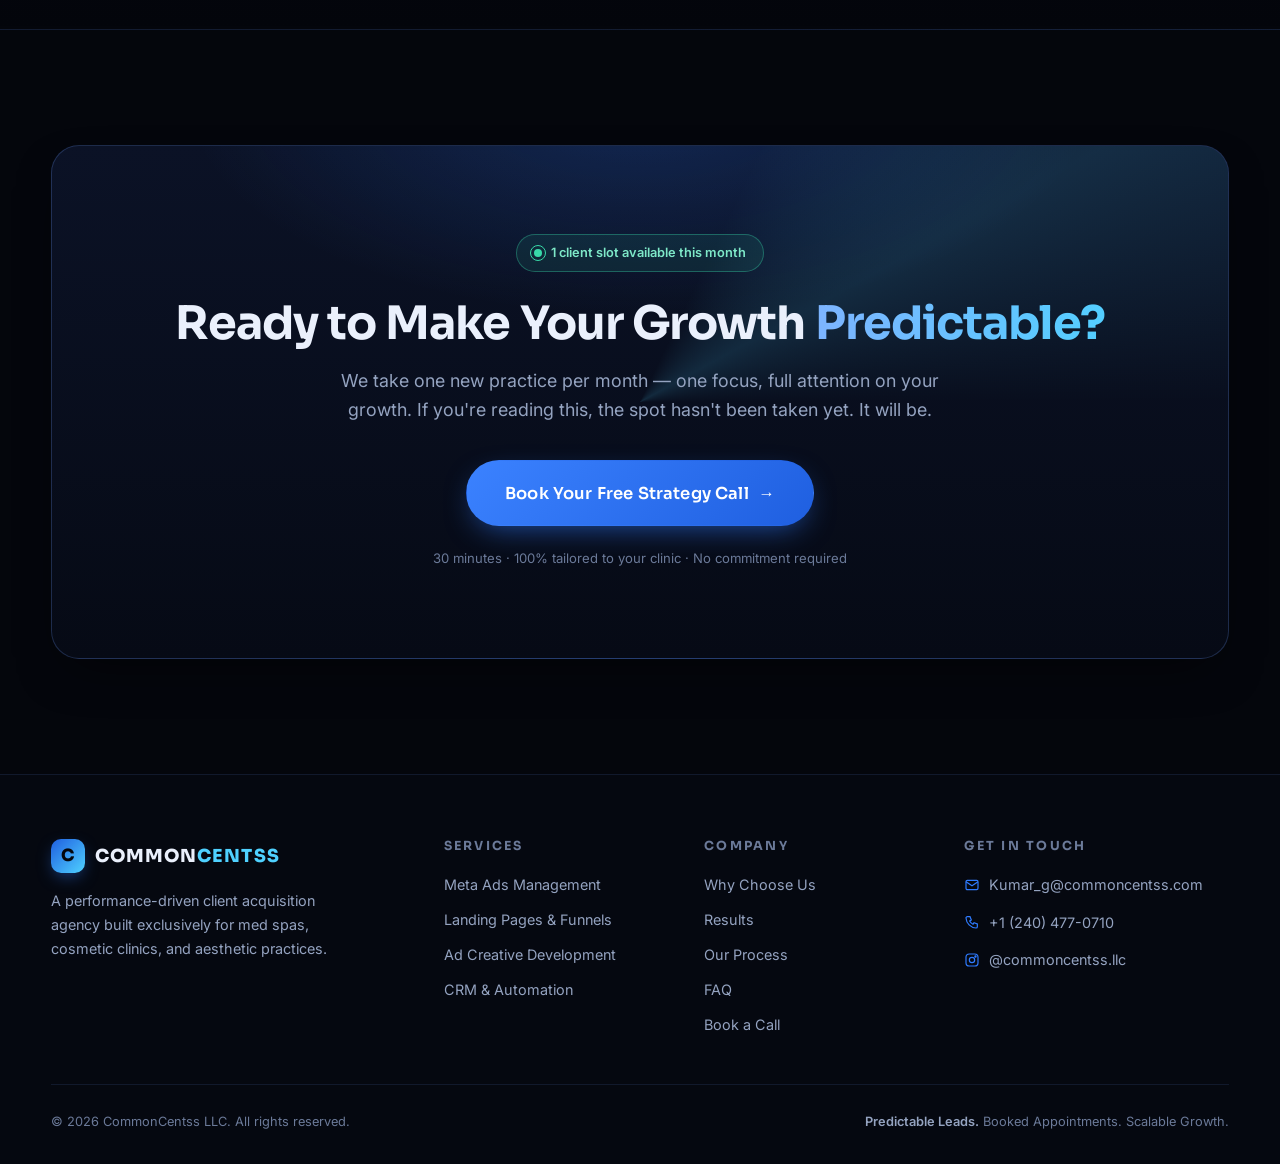
==== commit da3a78ec: "Hero: converging load-time entrance animation (WAAPI, no libraries) Layered a pure entrance choreogr" ====
--- a/index.html
+++ b/index.html
@@ -11,6 +11,19 @@
   <link rel="stylesheet" href="css/style.css" />
   <link rel="icon" href="data:image/svg+xml,<svg xmlns='http://www.w3.org/2000/svg' viewBox='0 0 100 100'><rect width='100' height='100' rx='24' fill='%231f5fe0'/><text x='50' y='68' font-size='55' font-family='Arial' font-weight='bold' fill='white' text-anchor='middle'>C</text></svg>" />
   <noscript><style>.reveal{opacity:1 !important;transform:none !important}</style></noscript>
+  <script>
+    /* Hero entrance preload gate: hide hero pieces before paint (no FOUC),
+       but only when motion is allowed. Failsafe force-reveals after 1.5s so
+       the hero can never get stuck hidden if the animation script fails. */
+    (function () {
+      var d = document.documentElement;
+      var reduce = window.matchMedia && window.matchMedia("(prefers-reduced-motion: reduce)").matches;
+      if (!reduce) {
+        d.classList.add("js-preload");
+        setTimeout(function () { d.classList.remove("js-preload"); }, 1500);
+      }
+    })();
+  </script>
 </head>
 <body>
 
@@ -58,42 +71,42 @@
       <div class="hero-glow" aria-hidden="true" data-plx="0.18"></div>
       <div class="container hero-grid">
         <div>
-          <div class="hero-badge reveal">
+          <div class="hero-badge" data-hero="eyebrow">
             <span class="pulse-dot"></span>
             Exclusively for med spas, cosmetic &amp; aesthetic clinics
           </div>
-          <h1 class="display reveal" style="--rd:.08s">
+          <h1 class="display" data-hero="headline" aria-label="Your Calendar, Filled With High-Value Clients.">
             Your Calendar, Filled With <span class="grad-text">High&#8209;Value Clients.</span>
           </h1>
-          <p class="lead reveal" style="--rd:.16s">
+          <p class="lead" data-hero="subhead">
             We build the complete client-acquisition system your practice is missing — Meta ads,
             converting funnels, and automated follow-up — so leads stop slipping away and
             consultations get booked on autopilot.
           </p>
-          <div class="hero-ctas reveal" style="--rd:.24s">
+          <div class="hero-ctas" data-hero="ctas">
             <a href="contact.html" class="btn btn-primary btn-lg">Book a Free Strategy Call <span class="btn-arrow">→</span></a>
             <a href="#services" class="btn btn-ghost btn-lg">See How It Works</a>
           </div>
-          <div class="hero-mini-stats reveal" style="--rd:.32s">
-            <div><strong data-count="1200" data-suffix="+">0</strong><span>Leads Generated</span></div>
-            <div><strong data-count="300" data-suffix="+">0</strong><span>Appointments Booked</span></div>
-            <div><strong data-count="4.5" data-decimals="1" data-suffix="x">0</strong><span>Average Client ROI</span></div>
+          <div class="hero-mini-stats" data-hero="ministats">
+            <div><strong data-count="1200" data-suffix="+">1,200+</strong><span>Leads Generated</span></div>
+            <div><strong data-count="300" data-suffix="+">300+</strong><span>Appointments Booked</span></div>
+            <div><strong data-count="4.5" data-decimals="1" data-suffix="x">4.5x</strong><span>Average Client ROI</span></div>
           </div>
         </div>
 
         <!-- Interactive live dashboard -->
-        <div class="hero-visual reveal-right reveal" style="--rd:.2s">
-          <div class="float-chip chip-tl"><b>+391%</b> conversions w/ fast response</div>
-          <div class="float-chip chip-br"><b>26%</b> lead-to-consult rate</div>
-          <div class="dash-card" data-tilt="7">
+        <div class="hero-visual" data-hero="visual">
+          <div class="float-chip chip-tl" data-hero="chip"><b>+391%</b> conversions w/ fast response</div>
+          <div class="float-chip chip-br" data-hero="chip"><b>26%</b> lead-to-consult rate</div>
+          <div class="dash-card" data-tilt="7" data-hero="panel">
             <div class="dash-head">
               <span class="dash-title">📊 Client Growth Dashboard</span>
               <span class="dash-live"><span class="pulse-dot"></span>LIVE</span>
             </div>
             <div class="dash-metrics">
-              <div class="dash-metric accent"><b id="dash-leads" data-base="1284">1,284</b><span>TOTAL LEADS</span></div>
-              <div class="dash-metric"><b>312</b><span>BOOKED CONSULTS</span></div>
-              <div class="dash-metric"><b>$19</b><span>AVG COST / LEAD</span></div>
+              <div class="dash-metric accent"><b id="dash-leads" data-base="1303" data-hero-count="1303">1,303</b><span>TOTAL LEADS</span></div>
+              <div class="dash-metric"><b data-hero-count="312">312</b><span>BOOKED CONSULTS</span></div>
+              <div class="dash-metric"><b data-hero-count="19" data-hero-prefix="$">$19</b><span>AVG COST / LEAD</span></div>
             </div>
             <div class="dash-chart" aria-hidden="true">
               <svg viewBox="0 0 400 130" preserveAspectRatio="none">
@@ -457,6 +470,7 @@
 
   <button class="to-top" aria-label="Back to top"><svg viewBox="0 0 24 24" fill="none" stroke="currentColor" stroke-width="2.4"><path d="M12 19V5M5 12l7-7 7 7"/></svg></button>
 
+  <script src="js/hero-intro.js"></script>
   <script src="js/main.js"></script>
 </body>
 </html>
--- a/css/style.css
+++ b/css/style.css
@@ -1694,3 +1694,44 @@
   outline-offset: 3px;
   border-radius: 6px;
 }
+
+/* ============================================================
+   HERO ENTRANCE — preload gate + choreography support
+   (initial hidden states live here so there's no FOUC; JS hands
+   these states to the Web Animations API, then drops .js-preload)
+   ============================================================ */
+
+/* Pre-paint hidden states — only present while motion is allowed and JS runs.
+   Opacity only here; the entering transforms are supplied by WAAPI from-frames. */
+.js-preload .hero [data-hero="eyebrow"],
+.js-preload .hero [data-hero="headline"],
+.js-preload .hero [data-hero="subhead"],
+.js-preload .hero [data-hero="ctas"] .btn,
+.js-preload .hero [data-hero="ministats"],
+.js-preload .hero [data-hero="panel"],
+.js-preload .hero .dash-metric,
+.js-preload .hero #lead-feed,
+.js-preload .hero [data-hero="chip"] { opacity: 0; }
+
+/* Chart pieces: cancel the stylesheet's own load animations so JS owns them */
+.js-preload .hero .chart-line { animation: none; opacity: 0; }
+.js-preload .hero .chart-fill { animation: none; opacity: 0; }
+
+/* Headline character masking */
+.hl-line {
+  display: block;
+  overflow: hidden;
+  padding-bottom: 0.12em;
+  margin-bottom: -0.12em;
+}
+.hl-word { display: inline-block; white-space: nowrap; }
+.hl-char { display: inline-block; }
+
+/* Hold the dashboard LIVE pulse until the panel has landed */
+.dash-card.hero-live-hold .dash-live .pulse-dot::after { animation-play-state: paused; }
+
+/* Reduced motion: no entrance transforms, no line draw, numbers final */
+@media (prefers-reduced-motion: reduce) {
+  .hero .chart-line { animation: none; stroke-dashoffset: 0; }
+  .hero .chart-fill { animation: none; opacity: 1; }
+}
